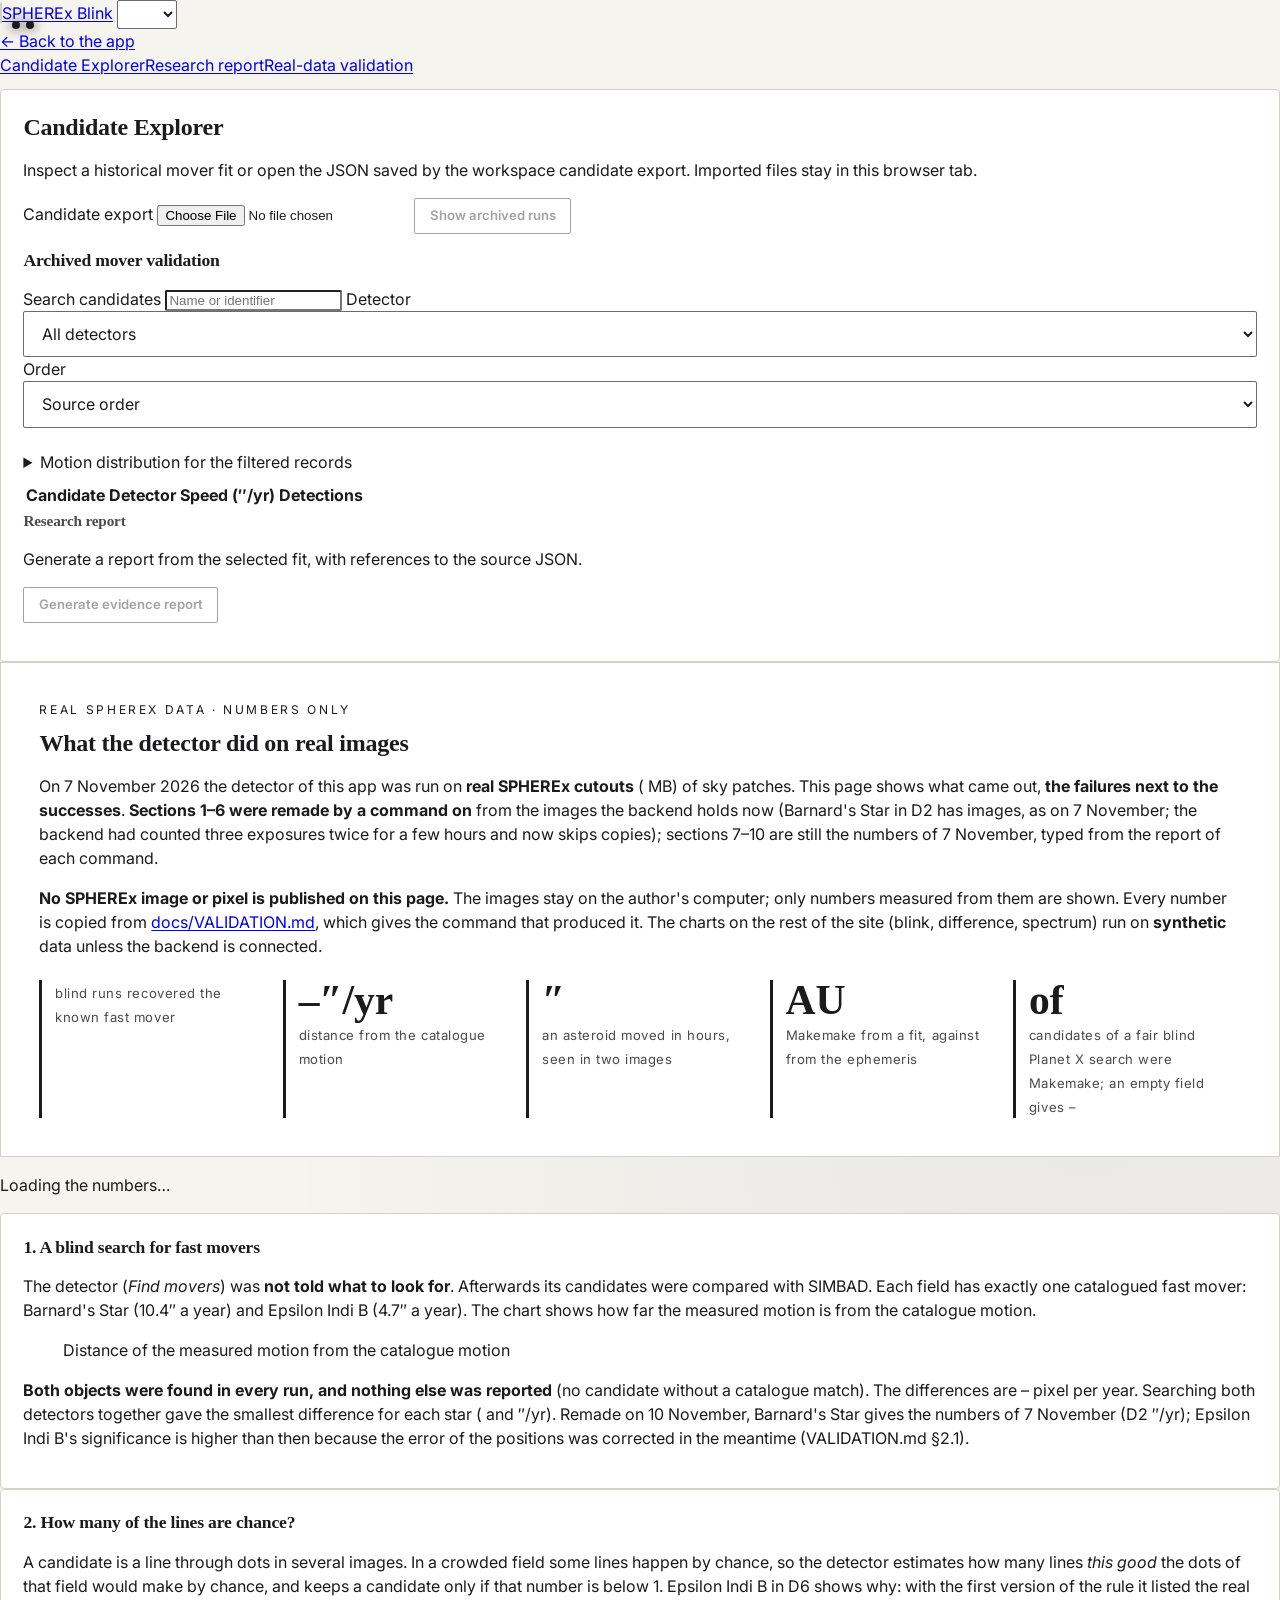
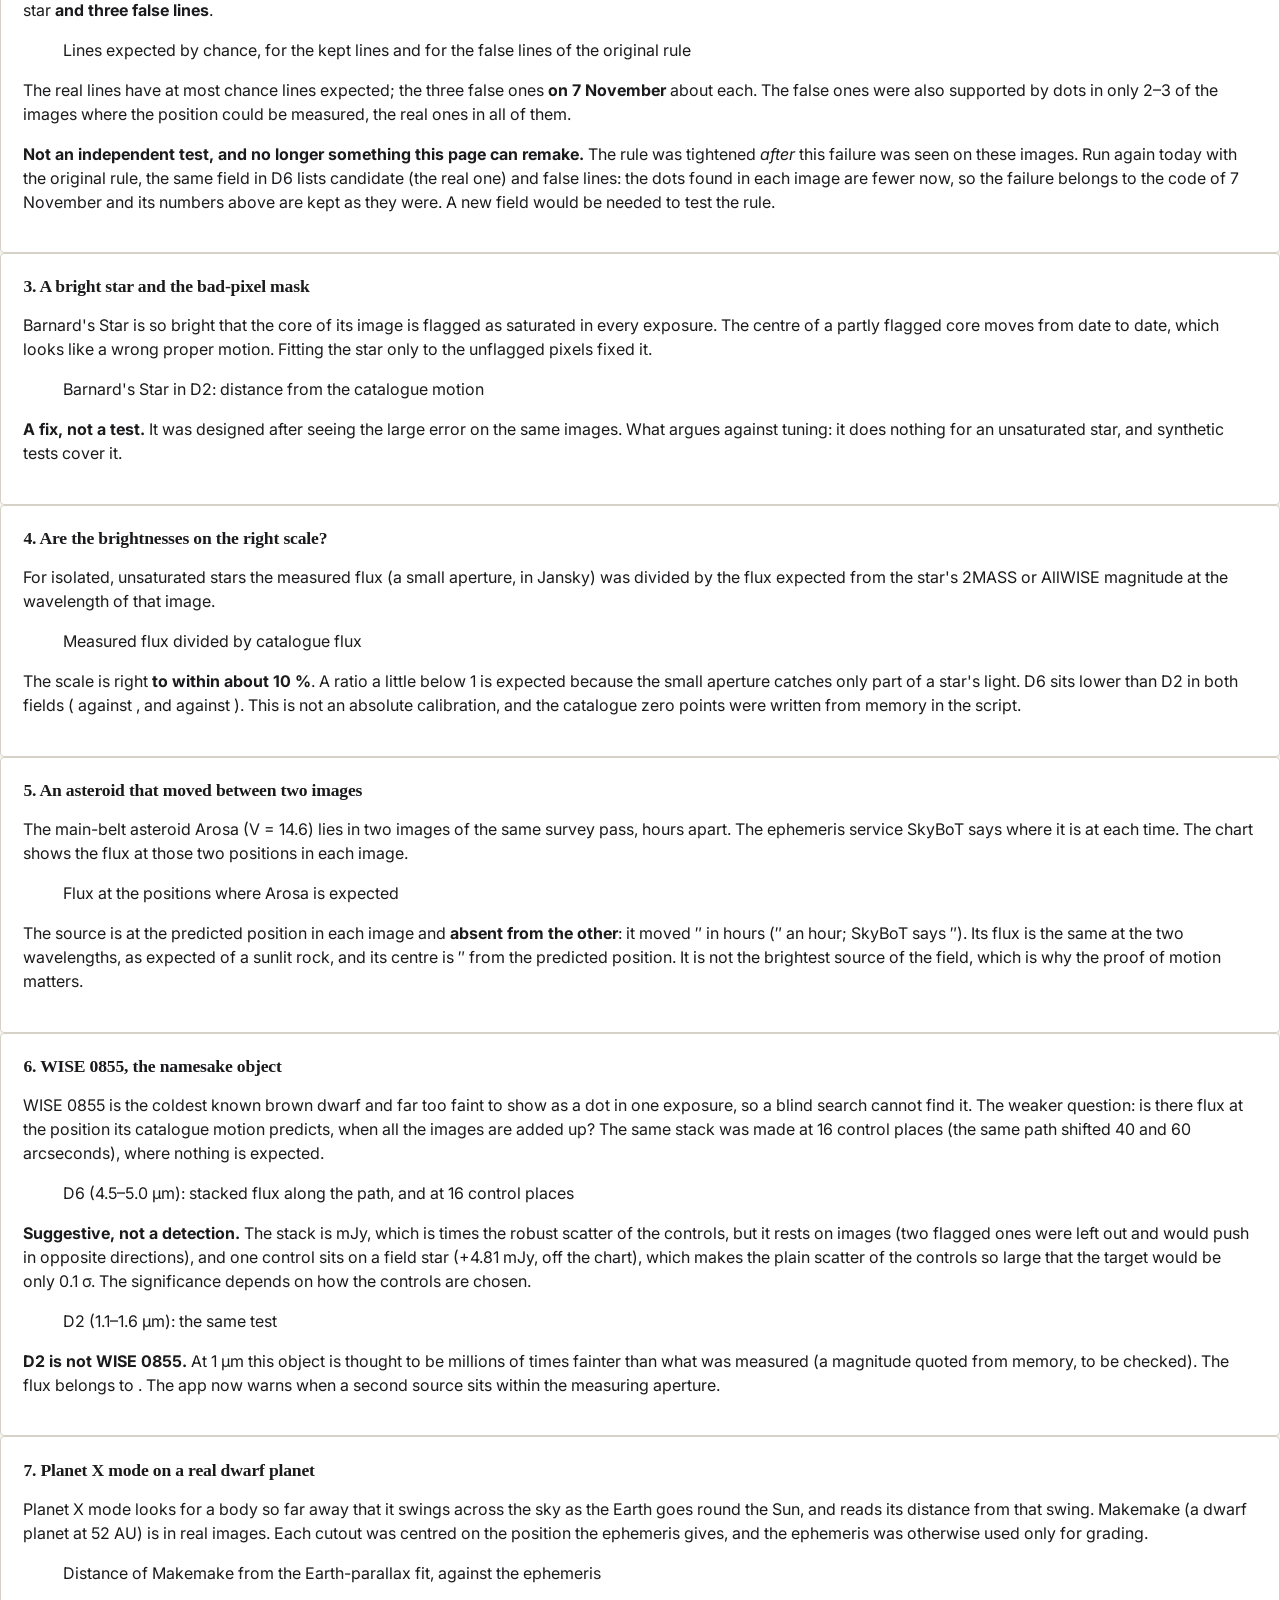
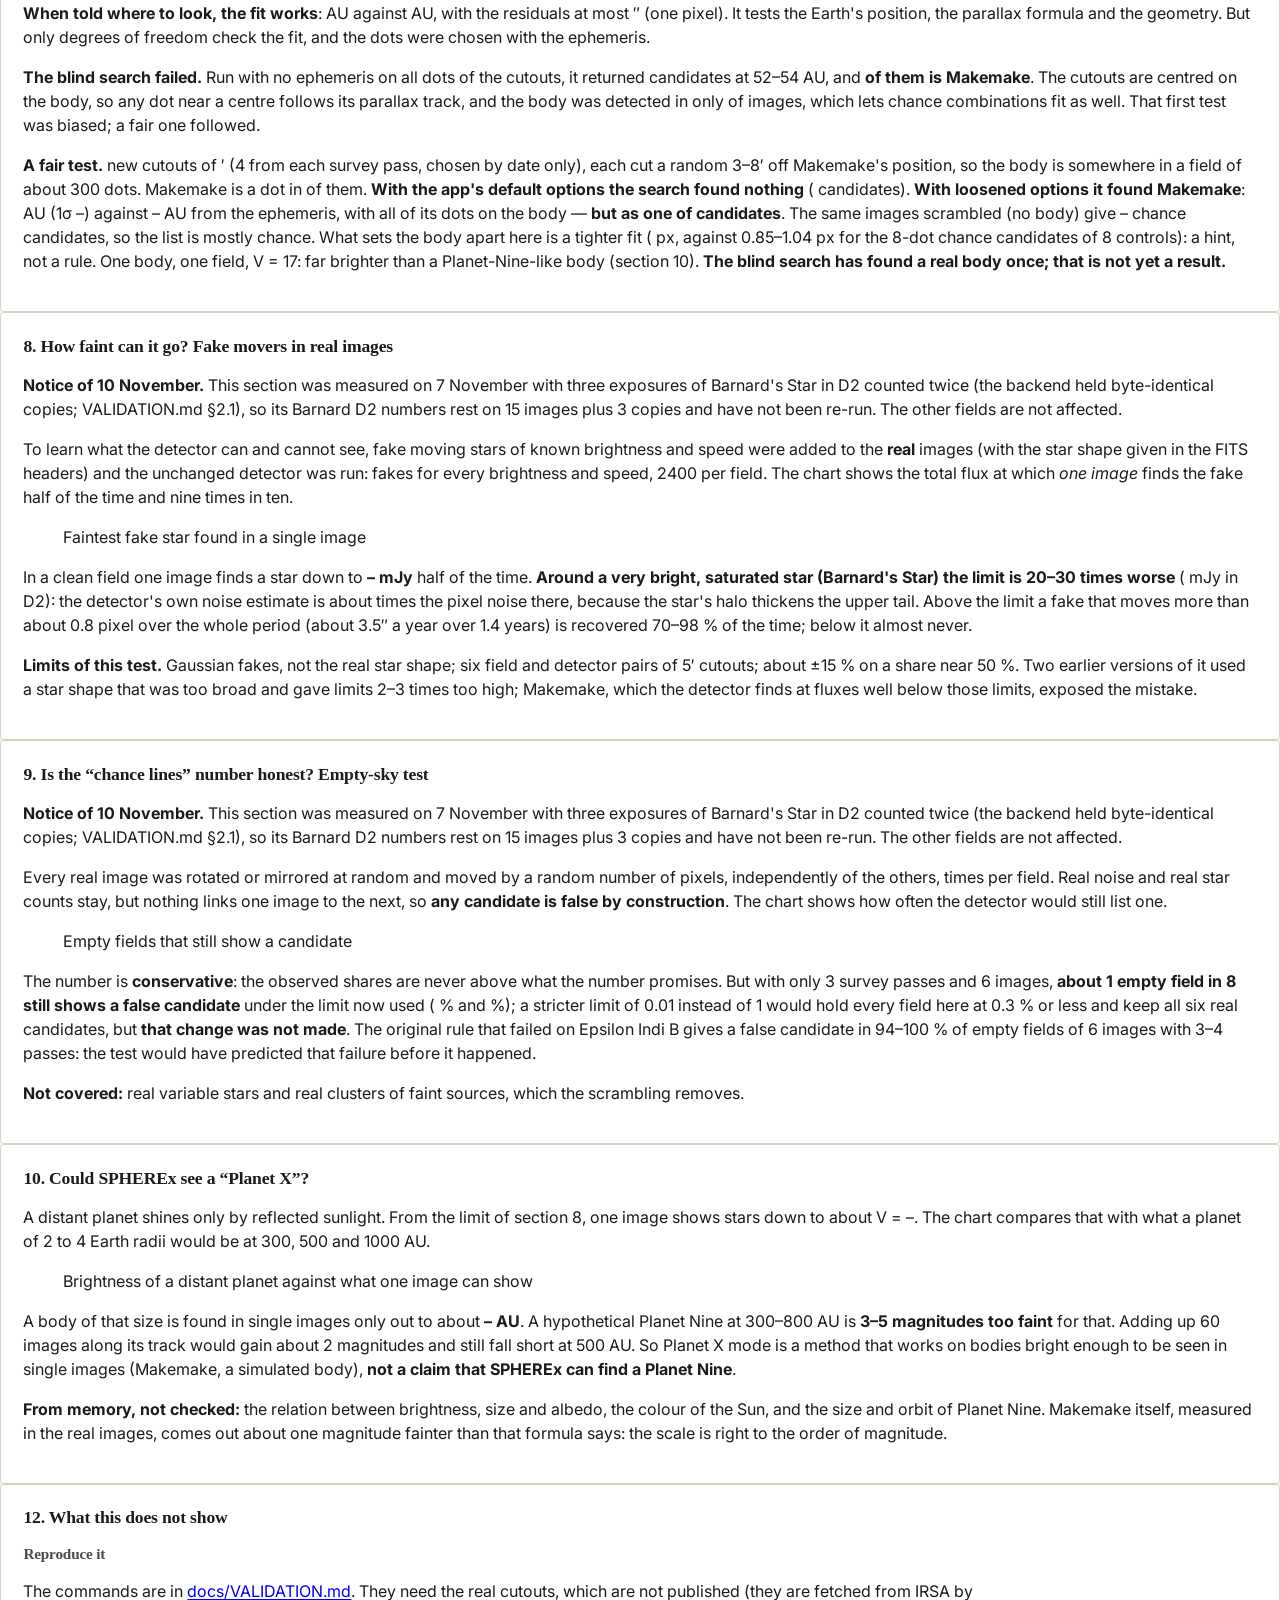
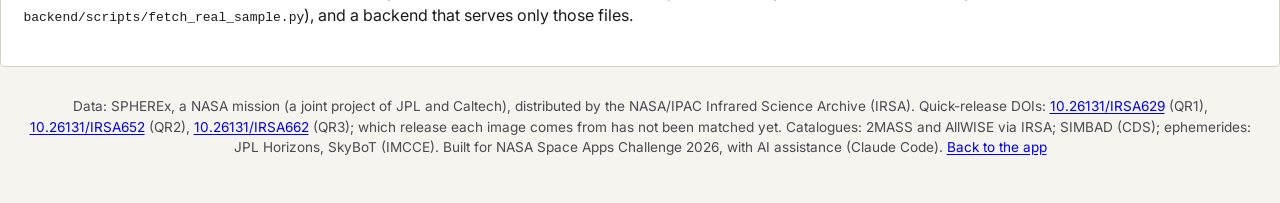
==== frontend/results.html @ 387693e9 "Redesign step 1: the Editorial theme as global tokens (off-white, anthracite, NASA red on Load image" ====
<!DOCTYPE html>
<html lang="en" data-theme="editorial">
<head>
  <meta charset="UTF-8">
  <meta name="viewport" content="width=device-width, initial-scale=1.0">
  <meta name="theme-color" content="#F6F4EF">
  <!-- Colour theme, applied before the first paint (js/features/theme.js does the same and handles the switch; keep the key and the names in step) -->
  <script>try{var t=new URLSearchParams(location.search).get("theme")||localStorage.getItem("spherex-blink-theme");if(/^(editorial|nebula|deep-space|observatory|light|classic)$/.test(t))document.documentElement.dataset.theme=t}catch(e){}</script>
  <title>Real-data results and candidate explorer – SPHEREx Blink</title>
  <meta name="description" content="What the SPHEREx Blink detector did on real SPHEREx images: numbers and charts only, with the failures shown next to the successes.">

  <link rel="preconnect" href="https://fonts.googleapis.com">
  <link rel="preconnect" href="https://fonts.gstatic.com" crossorigin>
  <link href="https://fonts.googleapis.com/css2?family=Inter:wght@400;500;600;700&family=JetBrains+Mono:wght@400;500&family=Oswald:wght@500;700&family=Space+Grotesk:wght@500;700&display=swap" rel="stylesheet">
  <link rel="stylesheet" href="css/styles.css?v=20">
  <link rel="stylesheet" href="css/results.css?v=3">
</head>
<body>
  <div class="sky-bg" aria-hidden="true"></div>
  <a class="skip-link" href="#results">Skip to the results</a>

  <header class="rhead">
    <a class="rhead-logo" href="index.html"><span class="brand-logo" aria-hidden="true"></span><span>SPHEREx Blink</span></a>
    <label class="theme-switch"><span class="sr-only">Colour theme</span><select id="theme-select" aria-label="Colour theme"></select></label>
    <nav aria-label="Pages"><a href="index.html">&larr; Back to the app</a></nav>
  </header>

  <main id="results" class="rmain" tabindex="-1">
    <nav class="result-links" aria-label="Results sections">
      <a href="#candidate-explorer">Candidate Explorer</a><a href="#research-assistant">Research report</a><a href="#results-title">Real-data validation</a>
    </nav>
    <section class="panel rsec explorer" id="candidate-explorer" aria-labelledby="explorer-title">
      <h1 id="explorer-title">Candidate Explorer</h1>
      <p>Inspect a historical mover fit or open the JSON saved by the workspace candidate export. Imported files stay in this browser tab.</p>
      <div class="explorer-inputs">
        <label>Candidate export <input id="candidate-file" type="file" accept="application/json,.json"></label>
        <button type="button" class="btn btn-small" id="restore-archive" disabled>Show archived runs</button>
      </div>
      <p id="import-status" role="status"></p>
      <h2 id="run-title">Archived mover validation</h2>
      <p id="run-source"></p>
      <p id="association-count"></p>
      <div class="explorer-inputs">
        <label>Search candidates <input id="candidate-search" type="search" placeholder="Name or identifier"></label>
        <label>Detector <select id="candidate-detector"><option value="">All detectors</option></select></label>
        <label>Order <select id="candidate-sort"><option value="original">Source order</option><option value="speed">Fastest first</option><option value="detections">Most detections</option></select></label>
      </div>
      <p id="candidate-count" role="status"></p>
      <details id="distribution"><summary>Motion distribution for the filtered records</summary>
        <p>Angular speed in arcseconds per year. For parallax fits this is the fitted drift.</p>
        <ul id="speed-bins"></ul>
      </details>
      <div class="rtable explorer-table rtable-scroll">
        <table><caption class="sr-only">Candidate measurements</caption>
        <thead><tr><th scope="col">Candidate</th><th scope="col">Detector</th><th scope="col">Speed (″/yr)</th><th scope="col">Detections</th></tr></thead>
        <tbody id="candidate-rows"></tbody></table>
      </div>
      <div id="candidate-pages" class="result-links" hidden>
        <button id="candidate-prev" type="button" class="btn btn-small">Previous page</button>
        <button id="candidate-next" type="button" class="btn btn-small">Next page</button>
      </div>
      <section id="candidate-detail" hidden aria-labelledby="candidate-title">
        <h3 id="candidate-title"></h3><p id="candidate-ref"></p>
        <dl class="evidence-grid" id="candidate-facts"></dl>
        <details id="candidate-samples" hidden>
          <summary>Inspect supporting positions</summary>
          <p>Observed centroids in the registered fit plane, in pixels. Each frame key combines detector and MJD.</p>
          <canvas id="centroid-plot" width="540" height="260" aria-label="Centroid positions in the registered pixel plane. Exact values follow in the table." role="img"></canvas>
          <div class="rtable rtable-scroll"><table><caption>Supporting observations</caption><thead><tr><th scope="col">Frame key</th><th scope="col">X (px)</th><th scope="col">Y (px)</th></tr></thead><tbody id="centroid-rows"></tbody></table></div>
        </details>
        <a id="candidate-viewer">Open field in workspace</a>
        <p id="candidate-viewer-help" hidden>To inspect observed FITS frames, run the local backend and open this Results page there.</p>
      </section>
      <section id="research-assistant" aria-labelledby="report-title">
        <h3 id="report-title">Research report</h3>
        <p>Generate a report from the selected fit, with references to the source JSON.</p>
        <button id="build-report" type="button" class="btn btn-small" disabled>Generate evidence report</button>
        <div id="local-ai" hidden>
          <label>Question for the on-device assistant <input id="report-question" type="text" maxlength="500" value="Which evidence supports this fit?"></label>
          <button id="ask-model" type="button" class="btn btn-small">Select relevant evidence with local AI</button>
        </div>
        <p id="report-status" role="status"></p>
        <pre id="report-output" hidden></pre>
        <button id="download-report" type="button" class="btn btn-small" hidden>Download report (.txt)</button>
      </section>
    </section>
    <section class="info-box rintro" aria-labelledby="results-title">
      <p class="info-kicker">Real SPHEREx data &middot; numbers only</p>
      <h2 id="results-title">What the detector did on real images</h2>
      <p class="rlead">On 7 November 2026 the detector of this app was run on <strong><span data-n="data.files"></span> real SPHEREx cutouts</strong>
        (<span data-n="data.megabytes"></span> MB) of <span data-n="data.fields"></span> sky patches. This page shows what came out,
        <strong>the failures next to the successes</strong>. <strong>Sections 1&ndash;6 were remade by a command on <span data-n="generated.on" data-fmt="date"></span></strong> from the images the backend holds now
        (Barnard's Star in D2 has <span data-n="generated.runs.barnard-d2.imageCount"></span> images, as on 7 November; the backend had counted three exposures twice for a few hours and now skips copies); sections 7&ndash;10 are still the numbers of 7 November, typed from the report of each command.</p>
      <p class="rnotice"><strong>No SPHEREx image or pixel is published on this page.</strong> The images stay on the author's computer; only
        numbers measured from them are shown. Every number is copied from <a href="https://github.com/mateibut/SPHEREx/blob/main/docs/VALIDATION.md">docs/VALIDATION.md</a>,
        which gives the command that produced it. The charts on the rest of the site (blink, difference, spectrum) run on <strong>synthetic</strong> data unless the backend is connected.</p>
      <ul class="stats" aria-label="Headline numbers">
        <li><b><span data-n="summary.recovered" data-fmt="ofn"></span></b><span>blind runs recovered the known fast mover</span></li>
        <li><b><span data-n="summary.minDifference" data-fmt="fixed:2"></span>&ndash;<span data-n="summary.maxDifference" data-fmt="fixed:2"></span>″/yr</b><span>distance from the catalogue motion</span></li>
        <li><b><span data-n="arosa.movedArcsec"></span>″</b><span>an asteroid moved in <span data-n="arosa.hours"></span> hours, seen in two images</span></li>
        <li><b><span data-n="makemake.fitAU" data-fmt="fixed:2"></span> AU</b><span>Makemake from a fit, against <span data-n="makemake.horizonsAU" data-fmt="fixed:2"></span> from the ephemeris</span></li>
        <li><b><span data-n="makemake.fairTest.loosenedOptions.foundTheBody"></span> of <span data-n="makemake.fairTest.loosenedOptions.candidates"></span></b><span>candidates of a fair blind Planet X search were Makemake; an empty field gives <span data-n="makemake.fairTest.emptyFieldCandidates.0"></span>&ndash;<span data-n="makemake.fairTest.emptyFieldCandidates.1"></span></span></li>
      </ul>
    </section>

    <p id="results-status" class="rstatus" role="status">Loading the numbers…</p>
    <noscript><p class="rstatus">This page draws its charts with JavaScript. The same numbers are in <a href="https://github.com/mateibut/SPHEREx/blob/main/docs/VALIDATION.md">docs/VALIDATION.md</a>.</p></noscript>

    <!-- 1 -->
    <section class="panel rsec" aria-labelledby="r1">
      <h2 id="r1">1. A blind search for fast movers</h2>
      <p class="rorigin" data-origin="1"></p>
      <p>The detector (<em>Find movers</em>) was <strong>not told what to look for</strong>. Afterwards its candidates were compared with SIMBAD.
        Each field has exactly one catalogued fast mover: Barnard's Star (10.4″ a year) and Epsilon Indi B (4.7″ a year).
        The chart shows how far the measured motion is from the catalogue motion.</p>
      <figure class="rfig">
        <figcaption>Distance of the measured motion from the catalogue motion</figcaption>
        <div data-chart="moversDifference"></div>
      </figure>
      <p><strong>Both objects were found in every run, and nothing else was reported</strong> (no candidate without a catalogue match).
        The differences are <span data-n="movers.differencePixels.0" data-fmt="fixed:2"></span>&ndash;<span data-n="movers.differencePixels.1" data-fmt="fixed:2"></span> pixel per year. Searching both detectors together gave the smallest difference for each star
        (<span data-n="movers.runs.2.difference" data-fmt="fixed:2"></span> and <span data-n="movers.runs.5.difference" data-fmt="fixed:2"></span>″/yr).
        Remade on 10 November, Barnard's Star gives the numbers of 7 November (D2 <span data-n="movers.runs.0.difference" data-fmt="fixed:2"></span>″/yr); Epsilon Indi B's significance is higher than then because the error of the positions was corrected in the meantime (VALIDATION.md §2.1).</p>
    </section>

    <!-- 2 -->
    <section class="panel rsec" aria-labelledby="r2">
      <h2 id="r2">2. How many of the lines are chance?</h2>
      <p class="rorigin" data-origin="2"></p>
      <p>A candidate is a line through dots in several images. In a crowded field some lines happen by chance, so the detector
        estimates how many lines <em>this good</em> the dots of that field would make by chance, and keeps a candidate only if that number is below 1.
        Epsilon Indi B in D6 shows why: with the first version of the rule it listed the real star <strong>and three false lines</strong>.</p>
      <figure class="rfig">
        <figcaption>Lines expected by chance, for the kept lines and for the false lines of the original rule</figcaption>
        <div data-chart="chanceLines"></div>
      </figure>
      <p>The real lines have at most <span data-n="movers.maxChanceLines" data-fmt="chance"></span> chance lines expected; the three false ones <strong>on 7 November</strong> about
        <span data-n="movers.originalRule.falseChanceLines.0" data-fmt="chance"></span> each. The false ones were also supported by dots in only 2&ndash;3 of the images
        where the position could be measured, the real ones in all of them.</p>
      <p class="rcaveat"><strong>Not an independent test, and no longer something this page can remake.</strong> The rule was tightened <em>after</em> this failure was seen on these images. Run again today with the original rule,
        the same field in D6 lists <span data-n="movers.originalRule.reproducedNow.candidates"></span> candidate (the real one) and <span data-n="movers.originalRule.reproducedNow.falseLines"></span> false lines: the dots found in each image are fewer now,
        so the failure belongs to the code of 7 November and its numbers above are kept as they were. A new field would be needed to test the rule.</p>
    </section>

    <!-- 3 -->
    <section class="panel rsec" aria-labelledby="r3">
      <h2 id="r3">3. A bright star and the bad-pixel mask</h2>
      <p class="rorigin" data-origin="3"></p>
      <p>Barnard's Star is so bright that the core of its image is flagged as saturated in every exposure. The centre of a partly flagged core
        moves from date to date, which looks like a wrong proper motion. Fitting the star only to the unflagged pixels fixed it.</p>
      <figure class="rfig">
        <figcaption>Barnard's Star in D2: distance from the catalogue motion</figcaption>
        <div data-chart="barnardMask"></div>
      </figure>
      <p class="rcaveat"><strong>A fix, not a test.</strong> It was designed after seeing the large error on the same images. What argues against tuning: it does nothing for an
        unsaturated star, and synthetic tests cover it.</p>
    </section>

    <!-- 4 -->
    <section class="panel rsec" aria-labelledby="r4">
      <h2 id="r4">4. Are the brightnesses on the right scale?</h2>
      <p class="rorigin" data-origin="4"></p>
      <p>For isolated, unsaturated stars the measured flux (a small aperture, in Jansky) was divided by the flux expected from the star's 2MASS or AllWISE magnitude at the wavelength of that image.</p>
      <figure class="rfig">
        <figcaption>Measured flux divided by catalogue flux</figcaption>
        <div data-chart="jansky"></div>
      </figure>
      <p>The scale is right <strong>to within about 10 %</strong>. A ratio a little below 1 is expected because the small aperture catches only part of a star's light.
        D6 sits lower than D2 in both fields (<span data-n="jansky.1.median" data-fmt="fixed:3"></span> against <span data-n="jansky.0.median" data-fmt="fixed:3"></span>, and
        <span data-n="jansky.3.median" data-fmt="fixed:3"></span> against <span data-n="jansky.2.median" data-fmt="fixed:3"></span>).
        This is not an absolute calibration, and the catalogue zero points were written from memory in the script.</p>
    </section>

    <!-- 5 -->
    <section class="panel rsec" aria-labelledby="r5">
      <h2 id="r5">5. An asteroid that moved between two images</h2>
      <p class="rorigin" data-origin="5"></p>
      <p>The main-belt asteroid Arosa (V = 14.6) lies in two images of the same survey pass, <span data-n="arosa.hours"></span> hours apart.
        The ephemeris service SkyBoT says where it is at each time. The chart shows the flux at those two positions in each image.</p>
      <figure class="rfig">
        <figcaption>Flux at the positions where Arosa is expected</figcaption>
        <div data-chart="arosa"></div>
      </figure>
      <p>The source is at the predicted position in each image and <strong>absent from the other</strong>: it moved <span data-n="arosa.movedArcsec"></span>″ in
        <span data-n="arosa.hours"></span> hours (<span data-n="arosa.arcsecPerHour" data-fmt="fixed:1"></span>″ an hour; SkyBoT says <span data-n="arosa.skybotArcsecPerHour" data-fmt="fixed:1"></span>″).
        Its flux is the same at the two wavelengths, as expected of a sunlit rock, and its centre is <span data-n="arosa.offsetArcsec" data-fmt="fixed:1"></span>″ from the predicted position.
        It is not the brightest source of the field, which is why the proof of motion matters.</p>
    </section>

    <!-- 6 -->
    <section class="panel rsec" aria-labelledby="r6">
      <h2 id="r6">6. WISE 0855, the namesake object</h2>
      <p class="rorigin" data-origin="6"></p>
      <p>WISE 0855 is the coldest known brown dwarf and far too faint to show as a dot in one exposure, so a blind search cannot find it.
        The weaker question: is there flux at the position its catalogue motion predicts, when all the images are added up?
        The same stack was made at 16 control places (the same path shifted 40 and 60 arcseconds), where nothing is expected.</p>
      <figure class="rfig">
        <figcaption>D6 (4.5&ndash;5.0 &micro;m): stacked flux along the path, and at 16 control places</figcaption>
        <div data-chart="wiseD6"></div>
      </figure>
      <p><strong>Suggestive, not a detection.</strong> The stack is <span data-n="wise0855.D6.stack" data-fmt="fixed:3"></span> mJy, which is
        <span data-n="wise0855.D6.timesRobust"></span> times the robust scatter of the controls, but it rests on <span data-n="wise0855.D6.unflagged" data-fmt="ofn"></span> images (two flagged ones were left out and would push in opposite directions),
        and one control sits on a field star (+4.81 mJy, off the chart), which makes the plain scatter of the controls so large that the target would be only 0.1 &sigma;. The significance depends on how the controls are chosen.</p>
      <figure class="rfig">
        <figcaption>D2 (1.1&ndash;1.6 &micro;m): the same test</figcaption>
        <div data-chart="wiseD2"></div>
      </figure>
      <p><strong>D2 is not WISE 0855.</strong> At 1 &micro;m this object is thought to be millions of times fainter than what was measured (a magnitude quoted from memory, to be checked).
        The flux belongs to <span data-n="wise0855.D2.blame"></span>.
        The app now warns when a second source sits within the measuring aperture.</p>
      <div data-chart="wiseImages"></div>
    </section>

    <!-- 7 -->
    <section class="panel rsec" aria-labelledby="r7">
      <h2 id="r7">7. Planet X mode on a real dwarf planet</h2>
      <p class="rorigin" data-origin="7"></p>
      <p>Planet X mode looks for a body so far away that it swings across the sky as the Earth goes round the Sun, and reads its distance from that swing.
        Makemake (a dwarf planet at 52 AU) is in <span data-n="makemake.imageCount"></span> real images. Each cutout was centred on the position the ephemeris gives, and the ephemeris was otherwise used only for grading.</p>
      <figure class="rfig">
        <figcaption>Distance of Makemake from the Earth-parallax fit, against the ephemeris</figcaption>
        <div data-chart="makemake"></div>
      </figure>
      <p><strong>When told where to look, the fit works</strong>: <span data-n="makemake.fitAU" data-fmt="fixed:2"></span> AU against <span data-n="makemake.horizonsAU" data-fmt="fixed:2"></span> AU, with the residuals at most
        <span data-n="makemake.maxResidualArcsec"></span>″ (one pixel). It tests the Earth's position, the parallax formula and the geometry. But only <span data-n="makemake.degreesOfFreedom"></span> degrees of freedom check the fit, and the dots were chosen with the ephemeris.</p>
      <p class="rcaveat"><strong>The blind search failed.</strong> Run with no ephemeris on all <span data-n="makemake.blind.dots"></span> dots of the cutouts, it returned
        <span data-n="makemake.blind.candidates"></span> candidates at 52&ndash;54 AU, and <strong><span data-n="makemake.blind.foundTheBody"></span> of them is Makemake</strong>.
        The cutouts are centred on the body, so any dot near a centre follows its parallax track, and the body was detected in only <span data-n="makemake.detections"></span> of <span data-n="makemake.imageCount"></span> images, which lets chance
        combinations fit as well. That first test was biased; a fair one followed.</p>
      <p class="rcaveat"><strong>A fair test.</strong> <span data-n="makemake.fairTest.imageCount"></span> new cutouts of <span data-n="makemake.fairTest.cutoutArcmin"></span>′ (4 from each survey pass, chosen by date only), each cut a random 3&ndash;8′ off Makemake's position,
        so the body is somewhere in a field of about 300 dots. Makemake is a dot in <span data-n="makemake.fairTest.bodyDetectedIn"></span> of them. <strong>With the app's default options the search found nothing</strong>
        (<span data-n="makemake.fairTest.defaultOptions.candidates"></span> candidates). <strong>With loosened options it found Makemake</strong>: <span data-n="makemake.fairTest.loosenedOptions.bodyAU" data-fmt="fixed:1"></span> AU
        (1&sigma; <span data-n="makemake.fairTest.loosenedOptions.bodyLowAU" data-fmt="fixed:1"></span>&ndash;<span data-n="makemake.fairTest.loosenedOptions.bodyHighAU" data-fmt="fixed:1"></span>) against
        <span data-n="makemake.fairTest.truthAU.0"></span>&ndash;<span data-n="makemake.fairTest.truthAU.1"></span> AU from the ephemeris, with all <span data-n="makemake.fairTest.loosenedOptions.bodyDots"></span> of its dots on the body &mdash;
        <strong>but as one of <span data-n="makemake.fairTest.loosenedOptions.candidates"></span> candidates</strong>. The same images scrambled (no body) give
        <span data-n="makemake.fairTest.emptyFieldCandidates.0"></span>&ndash;<span data-n="makemake.fairTest.emptyFieldCandidates.1"></span> chance candidates, so the list is mostly chance. What sets the body apart here is a tighter fit
        (<span data-n="makemake.fairTest.loosenedOptions.bodyRmsPx" data-fmt="fixed:2"></span> px, against 0.85&ndash;1.04 px for the 8-dot chance candidates of 8 controls): a hint, not a rule. One body, one field, V = 17: far brighter than a Planet-Nine-like body (section 10).
        <strong>The blind search has found a real body once; that is not yet a result.</strong></p>
    </section>

    <!-- 8 -->
    <section class="panel rsec" aria-labelledby="r8">
      <h2 id="r8">8. How faint can it go? Fake movers in real images</h2>
      <p class="rorigin" data-origin="8"></p>
      <p class="rcaveat"><strong>Notice of 10 November.</strong> This section was measured on 7 November with three exposures of Barnard's Star in D2 counted twice (the backend held byte-identical copies; VALIDATION.md &sect;2.1), so its Barnard D2 numbers rest on 15 images plus 3 copies and have not been re-run. The other fields are not affected.</p>
      <p>To learn what the detector can and cannot see, fake moving stars of known brightness and speed were added to the <strong>real</strong> images
        (with the star shape given in the FITS headers) and the unchanged detector was run: <span data-n="calibration.fakesPerCell"></span> fakes for every brightness and
        speed, 2400 per field. The chart shows the total flux at which <em>one image</em> finds the fake half of the time and nine times in ten.</p>
      <figure class="rfig">
        <figcaption>Faintest fake star found in a single image</figcaption>
        <div data-chart="calibrationLimits"></div>
      </figure>
      <p>In a clean field one image finds a star down to <strong><span data-n="calibration.limits.0.flux50" data-fmt="fixed:2"></span>&ndash;<span data-n="calibration.limits.1.flux50" data-fmt="fixed:2"></span> mJy</strong>
        half of the time. <strong>Around a very bright, saturated star (Barnard's Star) the limit is 20&ndash;30 times worse</strong> (<span data-n="calibration.limits.5.flux50" data-fmt="fixed:1"></span> mJy in D2): the detector's own noise estimate is
        about <span data-n="calibration.limits.5.noiseRatio" data-fmt="fixed:1"></span> times the pixel noise there, because the star's halo thickens the upper tail. Above the limit a fake that moves
        more than about 0.8 pixel over the whole period (about 3.5″ a year over 1.4 years) is recovered 70&ndash;98 % of the time; below it almost never.</p>
      <p class="rcaveat"><strong>Limits of this test.</strong> Gaussian fakes, not the real star shape; six field and detector pairs of 5′ cutouts; about ±15 % on a share near 50 %.
        Two earlier versions of it used a star shape that was too broad and gave limits 2&ndash;3 times too high; Makemake, which the detector finds at fluxes well below those limits, exposed the mistake.</p>
    </section>

    <!-- 9 -->
    <section class="panel rsec" aria-labelledby="r9">
      <h2 id="r9">9. Is the &ldquo;chance lines&rdquo; number honest? Empty-sky test</h2>
      <p class="rorigin" data-origin="9"></p>
      <p class="rcaveat"><strong>Notice of 10 November.</strong> This section was measured on 7 November with three exposures of Barnard's Star in D2 counted twice (the backend held byte-identical copies; VALIDATION.md &sect;2.1), so its Barnard D2 numbers rest on 15 images plus 3 copies and have not been re-run. The other fields are not affected.</p>
      <p>Every real image was rotated or mirrored at random and moved by a random number of pixels, independently of the others, <span data-n="calibration.emptySky.copies"></span> times per field. Real noise and real star counts stay,
        but nothing links one image to the next, so <strong>any candidate is false by construction</strong>. The chart shows how often the detector would still list one.</p>
      <figure class="rfig">
        <figcaption>Empty fields that still show a candidate</figcaption>
        <div data-chart="emptySky"></div>
      </figure>
      <p>The number is <strong>conservative</strong>: the observed shares are never above what the number promises. But with only 3 survey passes and 6 images, <strong>about 1 empty field in 8 still shows a false candidate</strong> under
        the limit now used (<span data-n="calibration.emptySky.fields.4.defaultRule" data-fmt="fixed:1"></span> % and <span data-n="calibration.emptySky.fields.5.defaultRule" data-fmt="fixed:1"></span> %); a stricter limit of 0.01 instead of 1 would hold every field here at 0.3 % or less
        and keep all six real candidates, but <strong>that change was not made</strong>. The original rule that failed on Epsilon Indi B gives a false candidate in 94&ndash;100 % of empty fields of 6 images with 3&ndash;4 passes:
        the test would have predicted that failure before it happened.</p>
      <p class="rcaveat"><strong>Not covered:</strong> real variable stars and real clusters of faint sources, which the scrambling removes.</p>
    </section>

    <!-- 10 -->
    <section class="panel rsec" aria-labelledby="r10">
      <h2 id="r10">10. Could SPHEREx see a &ldquo;Planet X&rdquo;?</h2>
      <p class="rorigin" data-origin="10"></p>
      <p>A distant planet shines only by reflected sunlight. From the limit of section 8, one image shows stars down to about V = <span data-n="planetX.oneImageV.0" data-fmt="fixed:1"></span>&ndash;<span data-n="planetX.oneImageV.1" data-fmt="fixed:1"></span>.
        The chart compares that with what a planet of 2 to 4 Earth radii would be at 300, 500 and 1000 AU.</p>
      <figure class="rfig">
        <figcaption>Brightness of a distant planet against what one image can show</figcaption>
        <div data-chart="planetX"></div>
      </figure>
      <p>A body of that size is found in single images only out to about <strong><span data-n="planetX.farthestAuOneImage.0"></span>&ndash;<span data-n="planetX.farthestAuOneImage.1"></span> AU</strong>. A hypothetical Planet Nine at 300&ndash;800 AU is
        <strong>3&ndash;5 magnitudes too faint</strong> for that. Adding up 60 images along its track would gain about 2 magnitudes and still fall short at 500 AU. So Planet X mode is a method that works on bodies bright
        enough to be seen in single images (Makemake, a simulated body), <strong>not a claim that SPHEREx can find a Planet Nine</strong>.</p>
      <p class="rcaveat"><strong>From memory, not checked:</strong> the relation between brightness, size and albedo, the colour of the Sun, and the size and orbit of Planet Nine. Makemake itself, measured in the real images, comes out about one magnitude fainter than that formula says: the scale is right to the order of magnitude.</p>
    </section>

    <!-- 11: the candidate explorer on the six real fields, from data/real_sources.json (hidden until the file is loaded) -->
    <section class="panel rsec" id="sources-section" aria-labelledby="r11" hidden>
      <h2 id="r11">11. Every source <em>Find everything</em> lists on the six real fields</h2>
      <p id="sources-summary"></p>
      <p>This is the list behind the real fields of the sections above (<a href="https://github.com/mateibut/SPHEREx/blob/main/docs/VALIDATION.md">VALIDATION.md &sect;14</a>): every source the images show, each checked against SIMBAD, Gaia DR3, 2MASS and AllWISE at that
        catalogue's own date. Click a column to sort; filter, search and open a row. Derived numbers only (no pixels). A source nothing explains would be a <strong>lead</strong>, never a discovery.</p>
      <label class="rfield">Field <select id="sources-field"></select></label>
      <div id="sources-explorer"></div>
      <p id="sources-detail" class="rcaveat" role="status"></p>
      <h3>How each field's list was made</h3>
      <div id="sources-provenance"></div>
      <p class="rcaveat">Made by <code id="sources-command"></code> on <span id="sources-date"></span>, from the author's copy of the real images (not published). Each record above says what it was run with: input, settings, algorithm version and the time of the run.
        <strong id="sources-verdict"></strong> How faint a source must be to be missed is in <a href="https://github.com/mateibut/SPHEREx/blob/main/docs/VALIDATION.md">VALIDATION.md &sect;14</a>.</p>
    </section>
    <p id="sources-status" class="rstatus" role="status" hidden></p>

    <!-- 12 -->
    <section class="panel rsec" aria-labelledby="r12">
      <h2 id="r12">12. What this does not show</h2>
      <ul class="rlimits" data-limits></ul>
      <h3>Reproduce it</h3>
      <p>The commands are in <a href="https://github.com/mateibut/SPHEREx/blob/main/docs/VALIDATION.md">docs/VALIDATION.md</a>. They need the real cutouts, which are not published
        (they are fetched from IRSA by <code>backend/scripts/fetch_real_sample.py</code>), and a backend that serves only those files.</p>
    </section>
  </main>

  <footer class="site-footer">
    <p>Data: SPHEREx, a NASA mission (a joint project of JPL and Caltech), distributed by the NASA/IPAC Infrared Science Archive (IRSA). Quick-release DOIs:
      <a href="https://doi.org/10.26131/IRSA629">10.26131/IRSA629</a> (QR1), <a href="https://doi.org/10.26131/IRSA652">10.26131/IRSA652</a> (QR2),
      <a href="https://doi.org/10.26131/IRSA662">10.26131/IRSA662</a> (QR3); which release each image comes from has not been matched yet.
      Catalogues: 2MASS and AllWISE via IRSA; SIMBAD (CDS); ephemerides: JPL Horizons, SkyBoT (IMCCE).
      Built for NASA Space Apps Challenge 2026, with AI assistance (Claude Code). <a href="index.html">Back to the app</a></p>
  </footer>

  <script type="module" src="js/results.js"></script>
</body>
</html>
---- frontend/css/styles.css ----
/* =========================================================
   SPHEREx Blink – styles
   Structure:
   1. Design tokens (CSS variables)   4. Panels & form
   2. Base / reset                    5. Player
   3. Header, layout, footer          6. Utilities, responsive, motion
   ========================================================= */

/* ---------- 1. Design tokens ---------- */
/* Semantic tokens: components use these names only, never a colour. The block below is the CLASSIC theme (the original teal and
   orange look); [data-theme="..."] blocks after it override the same names. js/features/theme.js sets data-theme on <html>.
   Tokens ending in -rgb are space-separated channels, for rgb(var(--x-rgb) / alpha). scratch/test_theme.mjs checks the contrast of
   every text/surface pair of every theme (WCAG 2.x, 4.5:1 for text). */
:root {
  color-scheme: dark;
  --bg:          #0E1C22;                    /* page */
  --bg-2:        #132830;
  --surface:     #17303A;                    /* panels */
  --raised:      #1E3D49;                    /* elevated: cards, list items */
  --field:       #0F2027;                    /* inputs, small cells */
  --border:      rgb(251 233 208 / .14);
  --control-border: rgb(251 233 208 / .14);  /* borders of inputs and buttons (3:1 against the surface in the light theme) */
  --text:        #FBE9D0;                    /* cream */
  --text-muted:  #90AEAD;                    /* pale teal: secondary text */
  --text-faint:  #6F8E8E;                    /* tertiary: placeholders, disabled; never essential small text */
  --accent:      #EA4F39;                    /* brand orange: fills, dark text on it 4.7:1 */
  --accent-hi:   #F4806A;                    /* lighter coral: text on panels 5.4:1, hover */
  --accent-text: #FF9A86;                    /* accent used as small text on raised surfaces (4.48:1 with --accent-hi was just under 4.5:1) */
  --accent-rgb:  234 79 57;
  --accent-2:    #90AEAD;                    /* secondary accent */
  --alt-rgb:     144 174 173;               /* secondary accent as channels: "real data" tint, hints */
  --rust:        #874F41;
  --on-accent:   #0E1C22;                    /* text on accent fills */
  --warn:        #F2B07B;
  --warn-rgb:    242 176 123;
  --danger:      #FF8A75;
  --success:     #90AEAD;
  --bg-rgb:      14 28 34;
  --surface-rgb: 23 48 58;
  --text-rgb:    251 233 208;
  --panel-alpha: .86;                        /* panels let a little of the nebula through */
  --veil-top:    .30;                        /* how strongly the page colour covers the nebula picture, top and bottom */
  --veil-bottom: .78;
  --chart-bg:     #0F2027;                   /* the Plotly palette in measure.js was validated against this surface */

  --radius:      16px;
  --radius-sm:   10px;
  --shadow:      0 20px 50px -20px rgb(0 0 0 / .7);
  --display:     "Oswald", "Space Grotesk", "Inter", sans-serif;
  --font-body:   "Inter", system-ui, sans-serif;
  --font-head:   "Space Grotesk", "Inter", sans-serif;
  --font-mono:   var(--font-body);           /* Classic keeps its proportional digits; the other themes use JetBrains Mono */
  --ease:        cubic-bezier(.2, .8, .2, 1);
}

/* NEBULA (default since 10 Nov 2026): indigo-black ground, orchid / magenta accent, cyan secondary. Also the palette of the dark "islands" (the photo banner, the
   image stage, the charts) inside the light theme: they stay dark so that the images and the validated chart colours keep their ground. */
[data-theme="nebula"],
[data-theme="light"] :is(.hero, .stage, .chart) {
  --bg: #0C0919; --bg-2: #130E2B; --surface: #1A1438; --raised: #261D52; --field: #0F0A22;
  --border: #35295F; --control-border: #7E72B8;
  --text: #F2EEFF; --text-muted: #BCB3DE; --text-faint: #8D84B8;
  --accent: #D56BFF; --accent-hi: #EAA8FF; --accent-text: #EAA8FF; --accent-rgb: 213 107 255; --on-accent: #14081F;
  --accent-2: #56D6EE; --alt-rgb: 86 214 238; --rust: #A98BFF;
  --warn: #F5B942; --warn-rgb: 245 185 66; --danger: #FF7C96; --success: #4FD6A0;
  --bg-rgb: 12 9 25; --surface-rgb: 26 20 56; --text-rgb: 242 238 255;
  --panel-alpha: .88; --veil-top: .55; --veil-bottom: .88;
  --display: "Inter", system-ui, sans-serif; --font-head: "Inter", system-ui, sans-serif;
  --font-mono: "JetBrains Mono", ui-monospace, "SF Mono", Menlo, Consolas, monospace;
}
/* The generated photo is orange and teal; in this theme it is tinted violet so that it belongs to the palette (the veil on top of it is near black, so the filter does not show there) */
[data-theme="nebula"] .hero::after, [data-theme="nebula"] body::before, [data-theme="light"] .hero::after { filter: grayscale(1) sepia(1) hue-rotate(238deg) saturate(2.4) brightness(.95); }
[data-theme="nebula"] .sky-bg { opacity: .9; }

/* DEEP SPACE: blue-black ground, blue / violet / cyan accents (the former default) */
[data-theme="deep-space"] {
  --bg: #080D18; --bg-2: #101827; --surface: #151F30; --raised: #1B2940; --field: #0C1424;
  --border: #29364B; --control-border: #60748F;
  --text: #EDF3FC; --text-muted: #A6B5C9; --text-faint: #718198;
  --accent: #64B5F6; --accent-hi: #8FCBFA; --accent-text: #8FCBFA; --accent-rgb: 100 181 246; --on-accent: #06101F;
  --accent-2: #A99DFF; --alt-rgb: 54 214 208; --rust: #8B7CFF;
  --warn: #F5B942; --warn-rgb: 245 185 66; --danger: #F16D78; --success: #45C98A;
  --bg-rgb: 8 13 24; --surface-rgb: 21 31 48; --text-rgb: 237 243 252;
  --panel-alpha: .9; --veil-top: .62; --veil-bottom: .9;
  --display: "Inter", system-ui, sans-serif; --font-head: "Inter", system-ui, sans-serif;
  --font-mono: "JetBrains Mono", ui-monospace, "SF Mono", Menlo, Consolas, monospace;
}

/* OBSERVATORY: softer slate ground */
[data-theme="observatory"] {
  --bg: #111827; --bg-2: #162033; --surface: #1F2937; --raised: #27364A; --field: #141C2B;
  --border: #374357; --control-border: #6E8099;
  --text: #F3F4F6; --text-muted: #B7C0CE; --text-faint: #8493A8;
  --accent: #60A5FA; --accent-hi: #93C5FD; --accent-text: #93C5FD; --accent-rgb: 96 165 250; --on-accent: #08111F;
  --accent-2: #B7A8FC; --alt-rgb: 54 214 208; --rust: #A78BFA;
  --warn: #F5B942; --warn-rgb: 245 185 66; --danger: #F87F88; --success: #45C98A;
  --bg-rgb: 17 24 39; --surface-rgb: 31 41 55; --text-rgb: 243 244 246;
  --panel-alpha: .9; --veil-top: .6; --veil-bottom: .9;
    --display: "Inter", system-ui, sans-serif; --font-head: "Inter", system-ui, sans-serif;
  --font-mono: "JetBrains Mono", ui-monospace, "SF Mono", Menlo, Consolas, monospace;
}

/* LIGHT RESEARCH: white panels on a pale ground; images, banner and charts stay dark */
[data-theme="light"] {
  color-scheme: light;
  --bg: #F5F7FB; --bg-2: #EAEFF7; --surface: #FFFFFF; --raised: #F1F5FA; --field: #FFFFFF;
  --border: #DCE3EC; --control-border: #77869C;
  --text: #172033; --text-muted: #56657C; --text-faint: #8190A5;
  --accent: #2563EB; --accent-hi: #1D4ED8; --accent-text: #1D4ED8; --accent-rgb: 37 99 235; --on-accent: #FFFFFF;
  --accent-2: #5B4BC4; --alt-rgb: 14 116 144; --rust: #7C3AED;
  --warn: #9A4A06; --warn-rgb: 154 74 6; --danger: #B42318; --success: #11743A;
  --bg-rgb: 245 247 251; --surface-rgb: 255 255 255; --text-rgb: 23 32 51;
  --panel-alpha: .94; --veil-top: .93; --veil-bottom: .97;
  --shadow: 0 14px 34px -18px rgb(23 32 51 / .28);
  --display: "Inter", system-ui, sans-serif; --font-head: "Inter", system-ui, sans-serif;
  --font-mono: "JetBrains Mono", ui-monospace, "SF Mono", Menlo, Consolas, monospace;
}
[data-theme="light"] .sky-bg { display: none; }                    /* white stars on a pale page would be invisible noise */

[data-theme="light"] :is(.hero, .stage, .chart) { color-scheme: dark; color: var(--text); }

/* ---------- 2. Base ---------- */
*, *::before, *::after { box-sizing: border-box; }

html, body { margin: 0; }

body {
  min-height: 100vh;
  font-family: var(--font-body);
  color: var(--text);
  background: radial-gradient(ellipse at 85% 0%, rgb(var(--accent-rgb) / .07) 0%, transparent 55%),
              var(--bg);
  line-height: 1.5;
}

h1, h2, h3 { font-family: var(--font-head); margin: 0; line-height: 1.2; }

.skip-link {
  position: absolute; left: .75rem; top: -4rem; z-index: 10; padding: .6rem 1rem;
  background: var(--accent); color: var(--on-accent); font-weight: 600; text-decoration: none; border-radius: 0 0 var(--radius-sm) var(--radius-sm);
}
.skip-link:focus { top: 0; }

/* Visible focus ring for keyboard users (accessibility) */
:focus-visible { outline: 2px solid var(--accent); outline-offset: 2px; }

kbd {
  font-family: var(--font-body);
  font-size: max(.8em, 12px);
  padding: .1em .45em;
  border: 1px solid var(--border);
  border-bottom-width: 2px;
  border-radius: 6px;
  background: var(--bg-2);
}

/* Decorative twinkling stars: many tiny radial gradients, slowly pulsing */
.sky-bg {
  position: fixed; inset: 0; z-index: -1; pointer-events: none;
  background-image:
    radial-gradient(1px 1px at 10% 20%, #fff8 50%, transparent 51%),
    radial-gradient(1px 1px at 30% 70%, #fff6 50%, transparent 51%),
    radial-gradient(1.5px 1.5px at 55% 30%, #fff9 50%, transparent 51%),
    radial-gradient(1px 1px at 75% 85%, #fff5 50%, transparent 51%),
    radial-gradient(1px 1px at 85% 15%, #fff7 50%, transparent 51%),
    radial-gradient(1.5px 1.5px at 45% 90%, #fff6 50%, transparent 51%),
    radial-gradient(1px 1px at 92% 55%, #fff5 50%, transparent 51%);
  background-size: 400px 400px;
  animation: twinkle 6s ease-in-out infinite alternate;
}
@keyframes twinkle { from { opacity: .45; } to { opacity: 1; } }

/* ---------- 3. Header, layout, footer ---------- */
.site-header {
  display: flex; align-items: center; justify-content: space-between; gap: 1rem;
  max-width: 1280px; margin: 0 auto; padding: 1.5rem 1.5rem .5rem;
}
.brand { display: flex; align-items: center; gap: .9rem; }
.brand h1 { font-size: clamp(1.5rem, 3vw, 2rem); letter-spacing: -.02em; }
.accent { color: var(--accent-hi); }
.tagline { margin: .15rem 0 0; color: var(--text-muted); font-size: .95rem; }

/* Small animated "blinking" logo: two dots that alternate */
.brand-logo {
  position: relative; width: 44px; height: 44px; border-radius: 12px; flex-shrink: 0;
  background: var(--raised);
  border: 1px solid var(--border);
}
.brand-logo::before, .brand-logo::after {
  content: ""; position: absolute; width: 8px; height: 8px; border-radius: 50%;
  background: var(--accent); box-shadow: 0 0 12px var(--accent);
  top: 18px; animation: blink-dot 1.2s steps(1) infinite;
}
.brand-logo::before { left: 11px; }
.brand-logo::after  { left: 25px; animation-delay: .6s; }
@keyframes blink-dot { 0% { opacity: 1; } 50% { opacity: 0; } }

.badge {
  font-size: .8rem; font-weight: 600; padding: .35rem .75rem; border-radius: 999px;
  color: var(--warn); background: rgb(var(--warn-rgb) / .12); border: 1px solid rgb(var(--warn-rgb) / .35);
}
.badge.real { color: var(--success); background: rgb(var(--alt-rgb) / .14); border-color: rgb(var(--alt-rgb) / .4); }

.layout {
  display: grid;
  grid-template-columns: minmax(280px, 360px) minmax(0, 1fr);       /* minmax(0, ...): a wide table or plot inside a panel scrolls, it does not widen the page */
  gap: 1.5rem;
  max-width: 1280px; margin: 0 auto; padding: 1rem 1.5rem 2rem;
}

.site-footer { text-align: center; color: var(--text-muted); font-size: .85rem; padding: 1rem 1.5rem 2rem; }

/* ---------- 4. Panels & form ---------- */
.panel {
  background: var(--surface);
  border: 1px solid var(--border);
  border-radius: var(--radius);
  box-shadow: var(--shadow);
  padding: 1.4rem;
}
.panel h2 { font-size: 1.1rem; margin-bottom: 1rem; color: var(--text); }
.panel h3 { font-size: .95rem; margin-bottom: .6rem; color: var(--text-muted); font-weight: 500; }

.field { display: flex; flex-direction: column; gap: .35rem; margin-bottom: 1rem; }
.field label { font-size: .9rem; font-weight: 500; }
.help { color: var(--text-muted); font-size: .78rem; }
.error-text { color: var(--danger); font-size: .8rem; min-height: 0; }
.error-text:empty { display: none; }

input[type="text"], select {
  width: 100%;
  padding: .7rem .85rem;
  font: inherit; color: var(--text);
  background: var(--field);
  border: 1px solid var(--control-border);
  border-radius: var(--radius-sm);
  transition: border-color .2s var(--ease), box-shadow .2s var(--ease);
}
input[type="text"]:hover, select:hover:not(:disabled) { border-color: rgb(var(--accent-rgb) / .45); }
input[type="text"]:focus, select:focus {
  outline: none; border-color: var(--accent); box-shadow: 0 0 0 3px rgb(var(--accent-rgb) / .25);
}
input[aria-invalid="true"] { border-color: var(--danger); }
select:disabled { opacity: .55; cursor: not-allowed; }

/* Range sliders – custom track & thumb */
input[type="range"] {
  -webkit-appearance: none; appearance: none;
  width: 100%; height: 6px; border-radius: 999px; cursor: pointer;
  background: var(--accent);
  /* the visible track stays 6 px, but the touch/click target is 24 px tall (WCAG 2.5.8) */
  box-sizing: content-box; padding: 9px 0; background-clip: content-box;
}
input[type="range"]:disabled { opacity: .35; cursor: not-allowed; }
input[type="range"]::-webkit-slider-thumb {
  -webkit-appearance: none; width: 18px; height: 18px; border-radius: 50%;
  background: #fff; border: 3px solid var(--accent); box-shadow: 0 0 10px rgb(var(--accent-rgb) / .5);
  transition: transform .15s var(--ease);
}
input[type="range"]::-moz-range-thumb {
  width: 14px; height: 14px; border-radius: 50%;
  background: #fff; border: 3px solid var(--accent);
}
input[type="range"]:hover::-webkit-slider-thumb { transform: scale(1.15); }
.range-scale { display: flex; justify-content: space-between; font-size: .75rem; color: var(--text-muted); }
output { font-weight: 600; color: var(--accent); }

/* Buttons */
.btn {
  display: inline-flex; align-items: center; justify-content: center; gap: .5rem;
  font: inherit; font-weight: 600; cursor: pointer;
  border: 1px solid var(--control-border); border-radius: var(--radius-sm);
  color: var(--text); background: var(--bg-2);
  transition: transform .15s var(--ease), box-shadow .2s var(--ease), background .2s;
}
.btn:hover:not(:disabled) { transform: translateY(-1px); }
.btn:active:not(:disabled) { transform: translateY(0); }
.btn:disabled { opacity: .4; cursor: not-allowed; }

.btn-primary {
  width: 100%; padding: .8rem 1rem; border: none; color: var(--on-accent);
  background: var(--accent);
  box-shadow: 0 8px 24px -8px rgb(var(--accent-rgb) / .35);
}
.btn-primary:hover:not(:disabled) { background: var(--accent-hi); box-shadow: 0 10px 30px -6px rgb(var(--accent-rgb) / .45); }
/* Loading state: spinner before the label (toggled by JS in step 6) */
.btn-primary.is-loading .btn-label::before {
  content: ""; display: inline-block; width: 14px; height: 14px; margin-right: .5rem;
  vertical-align: -2px; border: 2px solid currentColor; border-right-color: transparent;
  border-radius: 50%; animation: spin .7s linear infinite;
}
@keyframes spin { to { transform: rotate(360deg); } }

/* Quick-pick chips */
.quick-picks { margin-top: 1.5rem; }
.chip-list { display: flex; flex-wrap: wrap; gap: .5rem; }
.chip {
  font: inherit; font-size: .85rem; cursor: pointer;
  padding: .45rem .8rem; border-radius: 999px;
  color: var(--text); background: var(--raised); border: 1px solid var(--border);
  transition: border-color .2s, background .2s, transform .15s var(--ease);
}
.chip:hover { border-color: var(--accent); background: rgb(var(--accent-rgb) / .12); transform: translateY(-1px); }
.chip[aria-pressed="true"] { border-color: var(--accent); background: rgb(var(--accent-rgb) / .22); }

/* Hint box */
.hint {
  margin-top: 1.5rem; padding: .9rem 1rem; border-radius: var(--radius-sm);
  background: rgb(var(--alt-rgb) / .07); border: 1px solid rgb(var(--alt-rgb) / .25);
  font-size: .88rem;
}
.hint summary { cursor: pointer; font-weight: 600; color: var(--accent-2); }
.hint ol { margin: .6rem 0 0; padding-left: 1.2rem; color: var(--text-muted); }
.hint li + li { margin-top: .3rem; }
.hint strong { color: var(--text); }

/* ---------- 5. Player ---------- */
.player { display: flex; flex-direction: column; }

.stage {
  position: relative;
  width: 100%; max-width: 640px; margin: 0 auto;
  aspect-ratio: 1 / 1;                  /* cutouts are square */
  border-radius: var(--radius-sm);
  overflow: hidden;
  background: #000;
  border: 1px solid var(--border);
  box-shadow: inset 0 0 60px #04090c;
}
#blink-canvas {
  width: 100%; height: 100%; display: block;
  image-rendering: pixelated;           /* keep SPHEREx pixels sharp when scaled up */
}
/* Small crosshair marks the requested RA/Dec (center of the cutout) */
.crosshair {
  position: absolute; left: 50%; top: 50%; width: 36px; height: 36px;
  transform: translate(-50%, -50%); pointer-events: none; opacity: .55;
  background:
    linear-gradient(var(--accent), var(--accent)) center top    / 1px 10px no-repeat,
    linear-gradient(var(--accent), var(--accent)) center bottom / 1px 10px no-repeat,
    linear-gradient(var(--accent), var(--accent)) left center   / 10px 1px no-repeat,
    linear-gradient(var(--accent), var(--accent)) right center  / 10px 1px no-repeat;
}
/* Overlay for empty / loading / error / "no frames" states */
.stage-overlay {
  position: absolute; inset: 0;
  display: flex; flex-direction: column; align-items: center; justify-content: center;
  text-align: center; padding: 1.5rem;
  background: rgb(4 9 12 / .78);
  transition: opacity .3s var(--ease);
}
.stage-overlay.hidden { opacity: 0; pointer-events: none; }
.stage-overlay.error .overlay-title { color: var(--danger); }
.overlay-title { margin: 0; font-family: var(--font-head); font-size: 1.15rem; }
.overlay-sub { margin: .35rem 0 0; color: var(--text-muted); font-size: .9rem; max-width: 36ch; }
.overlay-progress {
  width: min(220px, 70%); height: 6px; margin-top: .9rem;
  appearance: none; -webkit-appearance: none; border: none; border-radius: 999px;
  background: rgb(var(--text-rgb) / .15); overflow: hidden;
}
.overlay-progress::-webkit-progress-bar { background: transparent; }
.overlay-progress::-webkit-progress-value { background: var(--accent); border-radius: 999px; }
.overlay-progress::-moz-progress-bar { background: var(--accent); border-radius: 999px; }
.btn-retry { margin-top: 1rem; padding: .55rem 1.1rem; }
.btn-retry:hover { border-color: var(--accent); }
[hidden] { display: none !important; }

.shortcuts {
  max-width: 640px; width: 100%; margin: .8rem auto 0;
  font-size: .8rem; color: var(--text-muted); text-align: center;
}
/* Shortcuts make no sense on touch-only devices */
@media (hover: none) and (pointer: coarse) { .shortcuts { display: none; } }

.status {
  max-width: 640px; width: 100%; margin: .7rem auto 0; min-height: 1.2em;
  font-size: .85rem; color: var(--warn); text-align: center;
}
.status:empty { visibility: hidden; }

.player-controls {
  display: grid;
  grid-template-columns: auto 1fr minmax(140px, 200px);
  align-items: center; gap: 1rem;
  max-width: 640px; width: 100%; margin: 1.1rem auto 0;
}
.btn-icon {
  width: 52px; height: 52px; border-radius: 50%; border: none;
  background: var(--accent);
  box-shadow: 0 6px 20px -6px rgb(var(--accent-rgb) / .5);
}
/* Play triangle and pause bars drawn with CSS (no icon font needed) */
.icon-play {
  width: 0; height: 0; margin-left: 4px;
  border-left: 15px solid var(--on-accent);
  border-top: 9px solid transparent; border-bottom: 9px solid transparent;
}
.icon-pause {
  width: 14px; height: 18px;
  border-left: 5px solid var(--on-accent); border-right: 5px solid var(--on-accent);
}
.frame-info {
  display: flex; justify-content: space-between; gap: .5rem;
  margin-top: .45rem; font-size: .85rem; color: var(--text-muted);
  font-variant-numeric: tabular-nums;   /* digits don't jump while playing */
}
#frame-counter { white-space: nowrap; }
#frame-date { color: var(--text); font-weight: 500; text-align: right; }
.speed label { display: block; font-size: .8rem; color: var(--text-muted); margin-bottom: .45rem; }

.meta {
  display: grid; grid-template-columns: repeat(4, 1fr); gap: .75rem;
  max-width: 640px; width: 100%; margin: 1.2rem auto 0;
}
.meta > div {
  padding: .7rem .8rem; border-radius: var(--radius-sm);
  background: var(--field); border: 1px solid var(--border);
}
.meta dt { font-size: .8rem; text-transform: uppercase; letter-spacing: .06em; color: var(--text-muted); }
.meta dd { margin: .2rem 0 0; font-weight: 600; font-variant-numeric: tabular-nums; }

/* ---------- 6. Utilities, responsive, motion ---------- */
.sr-only {
  position: absolute; width: 1px; height: 1px; padding: 0; margin: -1px;
  overflow: hidden; clip: rect(0 0 0 0); white-space: nowrap; border: 0;
}

@media (max-width: 860px) {
  .layout { grid-template-columns: minmax(0, 1fr); }
  .player { order: -1; }                /* on phones, show the image first */
  .meta { grid-template-columns: repeat(2, 1fr); }
}
@media (max-width: 480px) {
  .player-controls { grid-template-columns: auto 1fr; }
  .speed { grid-column: 1 / -1; }
  .site-header { flex-wrap: wrap; }
}

/* Respect users who disabled animations in their OS */
@media (prefers-reduced-motion: reduce) {
  *, *::before, *::after { animation: none !important; transition: none !important; }
}

/* =========================================================
   7. Stretch features: view modes, options, tools, overview,
      measurement charts, sky context
   ========================================================= */
.muted { color: var(--text-muted); }
.small { font-size: .8rem; }

/* Segmented control made of native radios (keyboard: arrow keys) */
.mode-switch {
  min-width: 0; flex-wrap: wrap;                         /* 400 % zoom: five choices wrap instead of sticking out of a 320 px window */
  display: flex; gap: .25rem; margin: 0 auto .4rem; padding: .25rem;
  max-width: 640px; width: 100%;
  border: 1px solid var(--border); border-radius: 999px; background: var(--field);
}
.mode-switch label { flex: 1 1 4.2rem; min-width: 0; position: relative; }
.mode-switch input { position: absolute; opacity: 0; inset: 0; margin: 0; cursor: pointer; }
.mode-switch span {
  display: block; text-align: center; padding: .4rem .5rem; border-radius: 999px;
  font-size: .85rem; font-weight: 600; color: var(--text-muted);
  transition: background .2s, color .2s;
}
.mode-switch input:checked + span {
  color: var(--on-accent); background: var(--accent);
}
.mode-switch input:focus-visible + span { outline: 2px solid var(--accent); outline-offset: 2px; }
.mode-switch input:disabled + span { opacity: .4; }
.mode-help {
  max-width: 640px; width: 100%; margin: 0 auto .7rem; min-height: 2.6em;
  font-size: .82rem; color: var(--text-muted); text-align: center;
}
.mode-help .swatch { display: inline-block; width: .8em; height: .8em; border-radius: 2px; vertical-align: -1px; }

/* Legend of the red flagged pixels */
.flags-legend { margin: .4rem 0 0; font-size: .8rem; color: var(--text-muted); }
.flags-legend .swatch { display: inline-block; width: .8em; height: .8em; border-radius: 2px; vertical-align: -1px; background: rgb(255 40 60); }

/* ?embed=1 (the page inside an <iframe> on another site): only the workspace, no banner, about or footer */
.embed .hero, .embed #about, .embed #telescope, .embed footer { display: none; }
.embed .layout { padding-top: .75rem; }
.embed-note { display: none; }
.embed .embed-note { display: block; margin: 0; padding: .6rem clamp(1rem, 3vw, 2rem) 0; font-size: .8rem; color: var(--text-muted); }

/* Compare mode: image A, the operation, image B */
.compare-controls {
  display: grid; grid-template-columns: 1fr minmax(9.5rem, auto) 1fr; gap: .5rem;
  max-width: 640px; width: 100%; margin: 0 auto .7rem;
}
.compare-controls label { display: grid; gap: .2rem; min-width: 0; font-size: .78rem; color: var(--text-muted); }
.compare-controls select { width: 100%; min-width: 0; text-overflow: ellipsis; }
@media (max-width: 560px) { .compare-controls { grid-template-columns: 1fr; } }

#blink-canvas { cursor: crosshair; }

.player-options, .tools {
  display: flex; flex-wrap: wrap; gap: .5rem 1.2rem; justify-content: center;
  max-width: 640px; width: 100%; margin: .8rem auto 0; font-size: .85rem;
}
.check { display: inline-flex; align-items: center; gap: .45rem; cursor: pointer; color: var(--text-muted); }
.check input { accent-color: var(--accent); width: 16px; height: 16px; }
.check:has(input:disabled) { opacity: .45; cursor: not-allowed; }

/* Zoom buttons, in the corner of the picture. The stage is a dark island in every theme (it takes the Deep Space tokens in the light theme). */
.stage-tools {
  position: absolute; top: .5rem; right: .5rem; z-index: 2;
  display: flex; align-items: center; gap: .3rem;
}
.stage-btn {
  min-width: 32px; height: 32px; padding: 0 .5rem;
  font: 600 1rem/1 var(--font-body); color: var(--text); cursor: pointer;
  background: rgb(var(--bg-rgb) / .78); border: 1px solid var(--control-border); border-radius: 8px;
}
.stage-btn-wide { font-size: .78rem; letter-spacing: .02em; }
.stage-btn:hover:not(:disabled) { border-color: var(--accent); }
.stage-btn:disabled { opacity: .4; cursor: not-allowed; }
.zoom-level {
  min-width: 2.6rem; padding: .2rem .35rem; text-align: center;
  font: 600 .78rem/1.2 var(--font-mono); font-variant-numeric: tabular-nums;
  color: var(--text); background: rgb(var(--bg-rgb) / .78); border-radius: 6px;
}
/* Dragging moves the picture only when it is zoomed in; a click without a drag still measures. On a phone a finger drag on a zoomed picture
   moves it, a drag on a whole picture scrolls the page (touch-action). */
#blink-canvas { touch-action: pan-y; }
#blink-canvas.zoomed { cursor: grab; touch-action: none; }
#blink-canvas.dragging { cursor: grabbing; }

/* What is under the pointer: pixel, sky position, offset from the centre of the field, value. A fixed height so the page does not jump. */
.readout {
  max-width: 640px; width: 100%; margin: .55rem auto 0; min-height: 2.9em;
  display: flex; flex-wrap: wrap; gap: .1rem 1rem; align-content: flex-start;
  font: .78rem/1.45 var(--font-mono); font-variant-numeric: tabular-nums; color: var(--text-muted);
}
.readout .ro:empty { display: none; }
.readout .ro-value { color: var(--text); }
.readout-idle { font-family: var(--font-body); }
.readout.active .readout-idle { display: none; }

/* Candidate explorer: a table you can sort, filter, search and page, and a plot of support against S/N (features/candidateExplorerView.js). The plot sits on the dark chart ground. */
.explorer { margin-top: .8rem; }
.ex-toolbar { display: flex; flex-wrap: wrap; align-items: end; gap: .5rem 1rem; }
.ex-toolbar label { display: grid; gap: .2rem; min-width: 0; font-size: .78rem; color: var(--text-muted); }
.ex-toolbar select, .ex-toolbar input { max-width: 100%; min-width: 0; }
.ex-count { margin: .55rem 0 .3rem; font-size: .82rem; color: var(--text-muted); }
.ex-plot { margin: .3rem 0 .8rem; }
.ex-plotbox { position: relative; height: 240px; padding: 0; overflow: hidden; }
.ex-axisbox { position: absolute; border-left: 1px solid var(--control-border); border-bottom: 1px solid var(--control-border); pointer-events: none; }
.ex-tick { position: absolute; font: .75rem/1 var(--font-mono); font-variant-numeric: tabular-nums; color: var(--text-muted); pointer-events: none; }
.ex-tick-y { left: 0; width: 7.5%; text-align: right; transform: translateY(-50%); }
.ex-tick-x { transform: translateX(-50%); margin-top: .25rem; }
.ex-axislabel { position: absolute; bottom: .1rem; left: 9%; font-size: .75rem; color: var(--text-muted); pointer-events: none; white-space: nowrap; }
.ex-threshold { position: absolute; border-top: 1px dashed var(--accent); pointer-events: none; }
.ex-thresholdlabel { position: absolute; right: 3.5%; transform: translateY(-115%); font-size: .75rem; color: var(--accent-text); pointer-events: none; }
.ex-plotnote { margin-top: .4rem; font-size: .78rem; color: var(--text-muted); }
/* the point is a 24 px button with the mark drawn inside: a diamond is a source nothing explains, a ring a weak one, a circle a known one, a square one not checked, a dashed square a possible artefact */
.ex-dot { position: absolute; width: 24px; height: 24px; padding: 0; margin: 0; transform: translate(-50%, -50%); border: 0; background: transparent; cursor: pointer; }
.ex-dot::after { content: ""; position: absolute; left: 50%; top: 50%; width: 11px; height: 11px; box-sizing: border-box; transform: translate(-50%, -50%); }
.ex-dot.cls-unknown::after { background: var(--accent); transform: translate(-50%, -50%) rotate(45deg); }
.ex-dot.cls-unknown-weak::after { border: 2px solid var(--warn); transform: translate(-50%, -50%) rotate(45deg); }
.ex-dot.cls-unchecked::after { background: var(--warn); }
.ex-dot.cls-artefact::after { border: 2px dashed var(--text-muted); }
.ex-dot.cls-catalogued::after, .ex-dot.cls-catalogued-moving::after, .ex-dot.cls-solar-system::after { border-radius: 50%; background: var(--success); }
.ex-dot.is-off { opacity: .22; }
.ex-dot.is-selected::after { outline: 2px solid var(--text); outline-offset: 3px; }
.explorer .table-scroll { max-height: none; overflow-x: auto; overflow-y: visible; }       /* the table pages instead of scrolling up and down; it still scrolls sideways on a phone */
.ex-table { width: 100%; border-collapse: collapse; font-size: .8rem; }
.ex-table th, .ex-table td { padding: .35rem .5rem; text-align: left; vertical-align: top; border-bottom: 1px solid var(--border); }
.ex-table .num { text-align: right; font-family: var(--font-mono); font-variant-numeric: tabular-nums; white-space: nowrap; }
.ex-table tr.is-selected td { background: rgb(var(--accent-rgb) / .12); }
.ex-sort, .ex-rowbtn { padding: .1rem .2rem; font: inherit; color: var(--text); text-align: inherit; cursor: pointer; background: transparent; border: 0; border-radius: 4px; }
.ex-sort { font-size: .75rem; font-weight: 600; letter-spacing: .02em; color: var(--text-muted); white-space: nowrap; }
.ex-sort:hover, .ex-rowbtn:hover { color: var(--accent-hi); }
.ex-empty { padding: 1rem; text-align: center; color: var(--text-muted); }
.ex-pager { display: flex; align-items: center; justify-content: center; gap: .8rem; margin-top: .6rem; }
.ex-pagetext { font-size: .8rem; color: var(--text-muted); }
.discover-views { display: flex; gap: .4rem; margin: .6rem 0 0; }
.discover-views .btn[aria-pressed="true"] { border-color: var(--accent); background: rgb(var(--accent-rgb) / .14); }

/* "How this search was run": input, settings, algorithm version, time (features/provenance.js). Closed by default: a line for people who want to reproduce or doubt a result. */
.provenance { margin: .6rem 0 0; padding: .45rem .7rem; border: 1px solid var(--border); border-radius: var(--radius-sm); font-size: .82rem; color: var(--text-muted); }
.provenance summary { cursor: pointer; color: var(--text); font-weight: 600; }
.provenance p { margin: .5rem 0 0; font-family: var(--font-mono); font-size: .76rem; line-height: 1.5; overflow-wrap: anywhere; font-variant-numeric: tabular-nums; }

/* Timeline: one button per image. Time order across (not to scale), wavelength up; a pass is a group; the filter greys out what it leaves out. */
.timeline { max-width: 640px; width: 100%; margin: 1rem auto 0; padding: .6rem .8rem .8rem; border: 1px solid var(--border); border-radius: var(--radius-sm); }
.tl-head { display: flex; flex-wrap: wrap; align-items: baseline; justify-content: space-between; gap: .2rem .8rem; }
.tl-head h3 { margin: 0; font-size: .78rem; font-weight: 600; letter-spacing: .04em; text-transform: uppercase; color: var(--text-muted); }
.tl-summary { margin: 0; font: .78rem/1.4 var(--font-mono); font-variant-numeric: tabular-nums; color: var(--text-muted); }
.tl-plot { padding: .7rem .4rem 0 4.6rem; }
.tl-field { position: relative; height: 150px; border-left: 1px solid var(--control-border); border-bottom: 1px solid var(--control-border); }
.tl-points { position: absolute; inset: 12px; }
.tl-band { position: absolute; left: 0; right: 0; background: rgb(var(--accent-rgb) / .12); border-block: 1px dashed var(--accent); pointer-events: none; }
.tl-axis { position: absolute; right: calc(100% + .45rem); font: .75rem/1 var(--font-mono); font-variant-numeric: tabular-nums; color: var(--text-muted); white-space: nowrap; }
.tl-axis-hi { top: 0; }
.tl-axis-lo { bottom: 0; }
/* the button is 24 px (a comfortable target); the dot drawn in it is smaller */
.tl-dot { position: absolute; width: 24px; height: 24px; padding: 0; margin: 0; transform: translate(-50%, 50%); border: 0; background: transparent; cursor: pointer; }
.tl-dot::after { content: ""; position: absolute; left: 50%; top: 50%; width: 12px; height: 12px; box-sizing: border-box; transform: translate(-50%, -50%); border-radius: 50%; border: 2px solid var(--accent); background: var(--accent); }
.tl-dot.has-flags::after { border-radius: 2px; transform: translate(-50%, -50%) rotate(45deg); }
.tl-dot.is-off::after { background: transparent; border-color: var(--text-faint); }
.tl-dot.is-current::after { outline: 2px solid var(--text); outline-offset: 3px; }
.tl-dot:hover::after { border-color: var(--text); }
.tl-passes { position: relative; height: 2rem; margin-top: .45rem; }
.tl-pass {
  position: absolute; top: 0; height: 100%; min-width: 24px; padding: 0 .15rem; overflow: hidden; white-space: nowrap; text-overflow: ellipsis;      /* min-width: a target of at least 24 px (WCAG 2.2, 2.5.8) even for a pass of two images on a narrow screen */
  font: 600 .75rem/1 var(--font-body); cursor: pointer; color: var(--text-muted); background: transparent;
  border: 1px solid var(--control-border); border-radius: 6px;
}
.tl-pass[aria-pressed="true"] { color: var(--text); border-color: var(--accent); background: rgb(var(--accent-rgb) / .12); }
.tl-pass.is-off { border-style: dashed; text-decoration: line-through; }
.tl-pass:hover { border-color: var(--text); }
.tl-filter { display: flex; flex-wrap: wrap; align-items: end; gap: .5rem 1rem; margin-top: .7rem; }
.tl-range { flex: 1 1 11rem; display: grid; gap: .2rem; font-size: .78rem; color: var(--text-muted); }
.tl-range output { font-family: var(--font-mono); font-variant-numeric: tabular-nums; color: var(--text); }
.tl-range input[type="range"] { width: 100%; }
.tl-note { margin: .55rem 0 0; font-size: .8rem; color: var(--text-muted); }
@media (max-width: 560px) { .tl-plot { padding-left: 4.4rem; } .tl-pass-word { display: none; } }

/* Layers: what is drawn over the picture, each with its own switch. The key is drawn in the colour used on the canvas, on a dark chip
   (the colours were chosen for the dark picture, not for the page). */
.layers { min-width: 0; max-width: 640px; width: 100%; margin: .8rem auto 0; padding: .5rem .8rem .7rem; border: 1px solid var(--border); border-radius: var(--radius-sm); }
.layers legend { padding: 0 .4rem; font-size: .78rem; font-weight: 600; letter-spacing: .04em; text-transform: uppercase; color: var(--text-muted); }
.layer-list { list-style: none; margin: 0; padding: 0; display: grid; grid-template-columns: repeat(auto-fill, minmax(min(15.5rem, 100%), 1fr)); gap: .15rem 1.2rem; font-size: .85rem; }
.layer { display: flex; align-items: center; justify-content: space-between; gap: .5rem; min-width: 0; }
.layer .check { min-width: 0; }
.layer-name { min-width: 0; overflow-wrap: anywhere; }
.layer-count { flex: none; min-width: 1.6em; text-align: right; font: .75rem/1 var(--font-mono); font-variant-numeric: tabular-nums; color: var(--text-muted); }
.layer-count:empty { visibility: hidden; }
.layer-key {
  --key: var(--text-muted);
  flex: none; position: relative; width: 20px; height: 20px; border-radius: 5px; background: var(--chart-bg);
}
.layer-key::after { content: ""; position: absolute; left: 50%; top: 50%; width: 10px; height: 10px; transform: translate(-50%, -50%); box-sizing: border-box; }
.layer-key[data-shape="square"]::after  { background: var(--key); border-radius: 2px; }
.layer-key[data-shape="ring"]::after    { border: 2px solid var(--key); border-radius: 50%; }
.layer-key[data-shape="diamond"]::after { border: 2px solid var(--key); transform: translate(-50%, -50%) rotate(45deg) scale(.85); }
.layer-key[data-shape="bar"]::after     { width: 12px; height: 6px; border: 2px solid var(--key); border-top: 0; }
.layer-key[data-shape="cross"]::after   { width: 12px; height: 12px; background: linear-gradient(var(--key), var(--key)) center / 100% 2px no-repeat, linear-gradient(var(--key), var(--key)) center / 2px 100% no-repeat; }
.layer:has(input:disabled) .layer-key { opacity: .5; }
@media (hover: none) and (pointer: coarse) { .stage-btn { min-width: 44px; height: 44px; } }
.tools { gap: .5rem; }
.btn-small { padding: .45rem .9rem; font-size: .82rem; }
.btn-small:hover:not(:disabled) { border-color: var(--accent); }
.btn-small.recording { border-color: var(--danger); color: var(--danger); }

/* Detector overview */
.overview { max-width: 640px; width: 100%; margin: 1.4rem auto 0; }
.overview h3 { font-size: .95rem; margin-bottom: .6rem; }
.overview h3 .muted { font-family: var(--font-body); font-weight: 400; font-size: .8rem; }
.overview-grid { display: grid; grid-template-columns: repeat(auto-fill, minmax(92px, 1fr)); gap: .6rem; }
.overview-item {
  font: inherit; color: var(--text); cursor: pointer; padding: .35rem;
  border: 1px solid var(--border); border-radius: var(--radius-sm); background: var(--field);
  display: flex; flex-direction: column; gap: .3rem; text-align: left;
  transition: border-color .2s, transform .15s var(--ease);
}
.overview-item:hover { border-color: var(--accent); transform: translateY(-1px); }
.overview-item[aria-pressed="true"] { border-color: var(--accent); box-shadow: 0 0 0 1px var(--accent); }
.overview-item canvas { width: 100%; aspect-ratio: 1; image-rendering: pixelated; border-radius: 6px; background: #000; }
.overview-item .ov-name { font-weight: 600; font-size: .82rem; }
.overview-item .ov-sub { font-size: .8rem; color: var(--text-muted); }

/* Second row: full-width panels */
.measure, .context { grid-column: 1 / -1; }
.measure p, .context p { margin: .4rem 0; }
.measure-pos { font-variant-numeric: tabular-nums; font-size: .88rem; }
.charts { display: grid; grid-template-columns: 1fr 1fr; gap: 1rem; margin-top: .6rem; }
.chart { margin: 0; padding: .6rem; border: 1px solid var(--border); border-radius: var(--radius-sm); background: var(--chart-bg); }
.chart figcaption { font-size: .85rem; font-weight: 600; margin: 0 0 .3rem .3rem; }
.chart-box { width: 100%; height: 300px; }
.table-view { margin-top: .6rem; font-size: .85rem; }
.table-view summary { cursor: pointer; color: var(--accent); }
.table-scroll { max-height: 260px; overflow: auto; margin-top: .4rem; }
.table-view table { border-collapse: collapse; width: 100%; font-variant-numeric: tabular-nums; }
.table-view th, .table-view td { padding: .3rem .6rem; border-bottom: 1px solid var(--border); text-align: right; white-space: nowrap; }
.table-view th:first-child, .table-view td:first-child { text-align: left; }
.table-view th { position: sticky; top: 0; background: var(--bg-2); color: var(--text-muted); font-weight: 600; }

.context-controls { display: flex; flex-wrap: wrap; align-items: center; gap: .6rem; margin: .6rem 0; }
.context-controls label { font-size: .9rem; }
.context-controls select { width: auto; min-width: 220px; }
.skymap { position: relative; width: 100%; height: 440px; border-radius: var(--radius-sm); overflow: hidden; border: 1px solid var(--border); }
/* Coordinates of the cursor (or of the map centre) with, in brackets, the country that sky point is straight above (skyGeo.js) */
.sky-readout {
  position: absolute; left: .5rem; bottom: 2.6rem; z-index: 5; max-width: calc(100% - 1rem); pointer-events: none;   /* above Aladin's own zoom / field-of-view control (bottom left) */
  padding: .3rem .6rem; border-radius: 8px; border: 1px solid var(--border);
  background: rgb(var(--bg-rgb) / .86); color: var(--text); font-size: .8rem; line-height: 1.35; font-variant-numeric: tabular-nums;
}
.sky-readout:empty { display: none; }

/* Full-screen map: the frame (controls + map + status line) fills the screen.
   `is-fullscreen` = real Fullscreen API or CSS fallback; `is-fallback` = CSS fallback only (see fullscreen.js). */
.skyframe.is-fullscreen {
  display: flex; flex-direction: column; gap: .5rem; box-sizing: border-box;
  width: 100%; height: 100%; padding: .75rem 1rem; overflow: auto;   /* scrolls only on tiny screens */
  background: var(--bg);
}
.skyframe.is-fullscreen .context-controls { margin: 0; }
.skyframe.is-fullscreen .skymap { flex: 1 1 auto; height: auto; min-height: 14rem; }
.skyframe.is-fullscreen .muted { margin: 0; }
.skyframe.is-fallback { position: fixed; inset: 0; z-index: 1000; height: 100dvh; }
.panel.no-blur { backdrop-filter: none; -webkit-backdrop-filter: none; }
html.fs-locked { overflow: hidden; }

@media (max-width: 860px) {
  .charts { grid-template-columns: 1fr; }
  .skymap { height: 340px; }
}
@media (max-width: 480px) {
  .mode-switch span { font-size: .78rem; padding: .4rem .2rem; }
  .context-controls select { min-width: 0; width: 100%; }
}

/* Predicted-track info line (green = same colour as the overlay ticks) */
.track-info {
  max-width: 640px; width: 100%; margin: .6rem auto 0; font-size: .8rem; text-align: center;
  color: var(--text-muted);
}
.track-info:empty { display: none; }
.track-info::before { content: "◆ "; color: var(--text); }

/* Find movers: button + status, ranked list, details of the selected candidate */
.movers { margin-top: .9rem; padding-top: .8rem; border-top: 1px solid var(--border); }
.movers-head { display: flex; flex-wrap: wrap; align-items: center; gap: .6rem .9rem; }
.movers-head .btn-primary { width: auto; padding: .55rem 1.1rem; }
.movers-status { flex: 1 1 14rem; margin: 0; font-size: .85rem; color: var(--text-muted); }
.movers-all { font-size: .85rem; }
.mover-list { list-style: none; margin: .7rem 0 0; padding: 0; display: grid; gap: .4rem; }
.mover-item {
  display: grid; grid-template-columns: auto 1fr; column-gap: .75rem; align-items: baseline;
  width: 100%; text-align: left; font: inherit; cursor: pointer;
  padding: .55rem .8rem; border-radius: var(--radius-sm);
  color: var(--text); background: var(--raised); border: 1px solid var(--border);
  transition: border-color .2s, background .2s;
}
.mover-item:hover { border-color: var(--accent); background: rgb(var(--accent-rgb) / .12); }
.mover-item[aria-pressed="true"] { border-color: var(--accent); background: rgb(var(--accent-rgb) / .22); }
.mover-rank { grid-row: 1 / span 2; font-family: var(--display); font-weight: 700; font-size: 1.15rem; color: var(--accent-text); }
.mover-main { font-weight: 600; }
.mover-sub { font-size: .8rem; color: var(--text-muted); }
.mover-detail {
  margin-top: .6rem; padding: .7rem .8rem; font-size: .85rem;
  border-left: 3px solid var(--accent); border-radius: 0 var(--radius-sm) var(--radius-sm) 0;
  background: rgb(var(--accent-rgb) / .08);
}
.mover-detail p { margin: 0 0 .55rem; }
.mover-detail .btn + .btn { margin-left: .4rem; }
.mover-export { margin-top: .6rem; display: flex; flex-wrap: wrap; gap: .5rem; }
summary { padding-block: .4rem; cursor: pointer; }          /* a 21 px tall summary is a small target */

/* Find everything: every source in the images, its class, and the dossier of the one you open (js/features/discoverPanel.js) */
.discover { margin-top: .9rem; padding-top: .8rem; border-top: 1px solid var(--border); }
.discover-head { display: flex; flex-wrap: wrap; align-items: center; gap: .6rem .9rem; }
.discover-head .btn-primary { width: auto; padding: .55rem 1.1rem; }
.discover-status { flex: 1 1 14rem; margin: 0; font-size: .85rem; color: var(--text-muted); }
.discover-notes { margin: .6rem 0 0; padding: .5rem .8rem .5rem 1.6rem; font-size: .82rem; color: var(--warn); border-left: 3px solid var(--warn); background: rgb(var(--warn-rgb) / .07); border-radius: 0 var(--radius-sm) var(--radius-sm) 0; }
.discover-chips { list-style: none; margin: .7rem 0 0; padding: 0; display: flex; flex-wrap: wrap; gap: .4rem .5rem; }
.discover-chips li { padding: .2rem .65rem; font-size: .82rem; color: var(--text-muted); background: var(--field); border: 1px solid var(--border); border-radius: 99px; }
.discover-chips strong { color: var(--text); font-family: var(--display); font-size: 1rem; }
.discover-controls { display: flex; flex-wrap: wrap; gap: .5rem 1rem; margin-top: .7rem; font-size: .85rem; }
.discover-controls label { flex: 1 1 13rem; min-width: 0; display: flex; align-items: center; gap: .45rem; color: var(--text-muted); }
.discover-controls select { flex: 1 1 auto; width: 100%; min-width: 0; padding-block: .3rem; text-overflow: ellipsis; }
.discover-list { list-style: none; margin: .7rem 0 0; padding: 0; display: grid; gap: .4rem; }
.discover-li { border-left: 3px solid var(--text-muted); border-radius: var(--radius-sm); background: var(--raised); }
.discover-li.cls-unknown { border-left-color: var(--accent); }
.discover-li.cls-unknown-weak { border-left-color: var(--warn); }
.discover-li.cls-artefact { border-left-style: dashed; }
.discover-li.cls-catalogued, .discover-li.cls-catalogued-moving, .discover-li.cls-solar-system { border-left-color: var(--success); }
.discover-item {
  display: grid; gap: .1rem; width: 100%; text-align: left; font: inherit; cursor: pointer;
  padding: .55rem .8rem; border-radius: var(--radius-sm); color: var(--text); background: transparent; border: 1px solid transparent;
  transition: border-color .2s, background .2s;
}
.discover-item:hover, .discover-item[aria-expanded="true"] { border-color: var(--accent); background: rgb(var(--accent-rgb) / .12); }
.discover-badge { font-size: .72rem; letter-spacing: .06em; text-transform: uppercase; color: var(--text-muted); }
.cls-unknown .discover-badge { color: var(--accent-hi); font-weight: 700; }
.cls-unknown-weak .discover-badge { color: var(--warn); }
.discover-main { font-weight: 600; overflow-wrap: anywhere; }
.discover-sub { font-size: .8rem; color: var(--text-muted); overflow-wrap: anywhere; }
.discover-more { padding: .4rem .8rem; font-size: .82rem; color: var(--text-muted); }
.discover-export { margin-top: .6rem; display: flex; flex-wrap: wrap; gap: .5rem; }
.discover-list > li { min-width: 0; }                      /* a grid item would otherwise grow to fit a long catalogue name */
.discover-detail { margin: 0 .5rem .6rem; padding: .7rem .8rem; font-size: .85rem; border-radius: var(--radius-sm); background: rgb(var(--accent-rgb) / .08); overflow-wrap: anywhere; }
.discover-detail h3 { font-size: 1rem; margin-bottom: .4rem; overflow-wrap: anywhere; }
.discover-detail h4 { margin: .8rem 0 .3rem; font-size: .85rem; letter-spacing: .04em; color: var(--text-muted); }
.discover-lead { margin: 0 0 .6rem; }
.discover-stamps { display: flex; flex-wrap: wrap; gap: .5rem; margin: .2rem 0 .3rem; }
.discover-stampnote { margin: 0 0 .8rem; font-size: .74rem; color: var(--text-muted); }
.stamp { margin: 0; width: 76px; text-align: center; }
.stamp-pic { position: relative; width: 76px; height: 76px; border: 1px solid var(--border); background: #000; }
.stamp.seen .stamp-pic { border-color: var(--accent); }
.stamp canvas { display: block; width: 100%; height: 100%; image-rendering: pixelated; }
.stamp-ring { position: absolute; width: 22px; height: 22px; margin: -11px 0 0 -11px; border: 1px dashed var(--accent-hi); border-radius: 50%; pointer-events: none; }
.stamp figcaption { margin-top: .15rem; font-size: .68rem; line-height: 1.2; color: var(--text-muted); }
.discover-facts { margin: 0; display: grid; gap: .35rem; }
.discover-facts div { display: grid; grid-template-columns: 6.5rem 1fr; gap: .6rem; }
.discover-facts dt { color: var(--text-muted); }
.discover-facts dd { margin: 0; overflow-wrap: anywhere; }
.discover-spectrum { margin-top: .6rem; }
.discover-spectrum table { width: 100%; border-collapse: collapse; font-size: .78rem; }
.discover-spectrum th, .discover-spectrum td { padding: .15rem .4rem; text-align: right; border-bottom: 1px solid var(--border); }
.discover-flags, .discover-todo { margin: 0; padding-left: 1.2rem; }
.discover-flags li, .discover-todo li { margin-bottom: .25rem; }
.discover-actions { display: flex; flex-wrap: wrap; gap: .5rem; margin-top: .7rem; }
.discover-honest { margin: .7rem 0 0; font-size: .78rem; color: var(--text-muted); }
@media (max-width: 480px) { .discover-facts div { grid-template-columns: 1fr; gap: 0; } .discover-detail { margin-inline: 0; } }

/* Phones, tablets and projectors with a touch screen: every control at least 44 px high (the usual comfortable touch size) */
@media (pointer: coarse) {
  .btn, .btn-small, .chip, .mover-item, .discover-item, .hero-nav a, summary { min-height: 44px; }
  .check { min-height: 44px; }
  .check input { width: 22px; height: 22px; }
  input[type="range"] { padding: 18px 0; }                  /* 6 px track inside a 42 px band */
}

/* Guided tour (js/features/tour.js): a spotlight with a huge shadow dims the rest of the page */
.tour-spot {
  position: fixed; z-index: 1000; pointer-events: none;
  border-radius: var(--radius-sm); outline: 2px solid var(--accent);
  box-shadow: 0 0 0 100vmax rgb(5 12 16 / .72);
}
.tour-card {
  position: fixed; z-index: 1001; box-sizing: border-box; width: min(22rem, calc(100vw - 1rem));
  padding: 1rem 1.1rem; border-radius: var(--radius-sm);
  color: var(--text); background: var(--raised); border: 1px solid var(--accent);
  box-shadow: 0 10px 30px rgb(0 0 0 / .5);
}
.tour-count { margin: 0 0 .2rem; font-size: .75rem; letter-spacing: .08em; text-transform: uppercase; color: var(--text-muted); }
.tour-title { margin: 0 0 .4rem; font-size: 1.05rem; }
.tour-text { margin: 0 0 .9rem; font-size: .9rem; line-height: 1.45; }
.tour-actions { display: flex; align-items: center; gap: .5rem; }
.tour-spacer { flex: 1; }
.tour-card .btn-primary { width: auto; }
.tour-card button:focus-visible { outline: 2px solid var(--accent-hi); outline-offset: 2px; }
@media (prefers-reduced-motion: no-preference) { .tour-spot { transition: top .25s, left .25s, width .25s, height .25s; } }
.mover-colour { color: var(--text-muted); }
.chip-sim { border-style: dashed; }          /* the simulated object: not one of the real test objects */

/* =========================================================
   8. Hero header (photo banner)
   ========================================================= */
.hero {
  --ink: rgb(var(--bg-rgb)); --cta: var(--accent); --cta-hover: var(--accent-hi); --peach: var(--accent-hi);
  position: relative; isolation: isolate; overflow: hidden;
  min-height: clamp(400px, 62vh, 620px);
  display: flex; flex-direction: column; justify-content: space-between;
  background: #0b0d0c;
}
/* Legibility scrim behind the top bar (functional, not decorative) */
.hero::before {
  content: ""; position: absolute; inset: 0 0 auto 0; height: 38%; z-index: -1;
  background: linear-gradient(to bottom, rgb(var(--bg-rgb) / .78), transparent);
}
.hero-top {
  display: flex; align-items: center; justify-content: space-between; gap: 1rem;
  padding: 1.1rem clamp(1rem, 3vw, 2rem);
}
.hero-logo {
  display: inline-flex; align-items: center; gap: .7rem; color: #fff; text-decoration: none;
  font-family: var(--font-head); font-weight: 700; letter-spacing: .01em;
}
.hero .badge { background: var(--ink); }
.hero-title {
  align-self: flex-start; width: min(100%, 660px);
  background: var(--ink); color: #fff;
  padding: clamp(1rem, 2.6vw, 2.4rem);
}
.hero-eyebrow {
  margin: 0 0 .8rem; font-size: .75rem; letter-spacing: .2em; text-transform: uppercase; color: var(--peach);
}
.hero h1 {
  font-family: var(--display); font-size: clamp(3.4rem, 10vw, 7.6rem); line-height: .9; letter-spacing: -.01em; font-weight: 700;
}
.hero h1 span { display: block; }
.hero-tag { margin: .9rem 0 0; max-width: 28em; font-size: clamp(1rem, 1.6vw, 1.25rem); color: #fff; }
.hero-cta {
  display: inline-block; margin-top: 1.2rem; padding: .8rem 1.3rem;
  background: var(--cta); color: var(--ink); font-weight: 700; text-decoration: none;
  transition: background .2s var(--ease);
}
.hero-cta:hover { background: var(--cta-hover); }
.hero-credit {
  position: absolute; right: clamp(.8rem, 2vw, 1.5rem); bottom: clamp(.8rem, 2vw, 1.2rem); margin: 0;
  background: var(--ink); color: var(--text-muted); font-size: .75rem; padding: .3rem .6rem;
}
html { scroll-behavior: smooth; }
@media (max-width: 560px) {
  .hero { min-height: 460px; }
  .hero-title { width: 100%; }
  .hero-credit { top: 3.8rem; bottom: auto; }
}
@media (prefers-reduced-motion: reduce) { html { scroll-behavior: auto; } }

/* =========================================================
   9. Photo backgrounds (our own generated nebula, scratch/make_nebula.py)
   ========================================================= */
/* Hero picture: scaled from the left edge so the nebula sits in the right half,
   away from the title block. Scale >= 1 keeps the picture covering the banner. */
.hero::after {
  content: ""; position: absolute; inset: 0; z-index: -2;
  background: url("../img/header-nebula-hd.jpg") center / cover no-repeat;
  transform: scale(1.5); transform-origin: 0% 62%;
}
/* Page background: fixed, darkened in steps so text on it keeps its contrast */
body::before {
  content: ""; position: fixed; inset: 0; z-index: -2; pointer-events: none;
  background:
    linear-gradient(to bottom, rgb(var(--bg-rgb) / var(--veil-top)), rgb(var(--bg-rgb) / var(--veil-bottom))),
    url("../img/bg-nebula.jpg") center / cover no-repeat;
}
/* Panels let a little of the background through */
.panel {
  background: rgb(var(--surface-rgb) / var(--panel-alpha));
  backdrop-filter: blur(8px); -webkit-backdrop-filter: blur(8px);
}
@media (max-width: 560px) {
  .hero::after { transform: scale(1.12); transform-origin: 62% 40%; }
}

/* =========================================================
   10. Hero extras (nav, scroll ring) and info sections
   ========================================================= */
.hero-nav { display: flex; gap: 1.4rem; font-size: .9rem; }
.hero-nav a { color: var(--text); text-decoration: none; font-weight: 500; display: inline-block; padding: .4rem .35rem; }
.hero-nav a:hover { color: var(--accent-hi); text-decoration: underline; }
.hero-scroll {
  position: absolute; right: clamp(1rem, 7vw, 6rem); bottom: 4.2rem; width: 104px; height: 104px;
  display: grid; place-items: center; color: var(--accent); text-decoration: none;
}
.hero-scroll:hover { color: var(--accent-hi); }
.hero-scroll svg { width: 100%; height: 100%; }
.hero-scroll .ring { transform-origin: 50% 50%; animation: spin-slow 40s linear infinite; }
@keyframes spin-slow { to { transform: rotate(360deg); } }
@media (prefers-reduced-motion: reduce) { .hero-scroll .ring { animation: none; } }
@media (max-width: 720px) {
  .hero-scroll { display: none; }
  .hero-top { flex-wrap: wrap; gap: .5rem 1rem; }
  .hero-nav {
    order: 1; flex-basis: 100%; flex-wrap: wrap; gap: 0 .75rem;
    background: var(--ink); border-radius: var(--radius-sm); padding: 0 .5rem;
  }
  .hero-nav a { display: inline-flex; align-items: center; min-height: 44px; }
  .hero-credit { position: static; align-self: flex-end; margin: .5rem 1rem; }
}

.info { max-width: 1240px; margin: 0 auto; padding: clamp(2rem, 5vw, 4rem) clamp(1rem, 3vw, 2rem) 0; }
.info:last-of-type { padding-bottom: clamp(1.5rem, 4vw, 3rem); }
.info-box {
  background: rgb(var(--surface-rgb) / var(--panel-alpha)); backdrop-filter: blur(8px); -webkit-backdrop-filter: blur(8px);
  border: 1px solid var(--border); padding: clamp(1.2rem, 3vw, 2.6rem);
}
.info-kicker { margin: 0 0 .6rem; font-size: .75rem; letter-spacing: .22em; text-transform: uppercase; color: var(--accent-hi); }
.info h2 {
  margin: 0 0 1rem; font-family: var(--display); font-weight: 700; color: var(--text);
  font-size: clamp(2rem, 5vw, 3.6rem); line-height: 1; letter-spacing: -.005em;
}
.info h2::after { content: ""; display: block; width: 64px; height: 4px; margin-top: 1rem; background: var(--accent); }
.info h3 { margin: 0 0 .5rem; font-family: var(--display); font-weight: 500; font-size: 1.3rem; letter-spacing: .02em; color: var(--text); }
.info p { margin: 0 0 1rem; max-width: 64ch; color: var(--text-muted); }
.info strong { color: var(--text); font-weight: 600; }
.info p.info-lead { color: var(--text); font-size: clamp(1.05rem, 1.6vw, 1.3rem); line-height: 1.55; }
.info-top { display: grid; grid-template-columns: 1.1fr 1fr; gap: clamp(1.2rem, 4vw, 3rem); align-items: start; }
.steps { list-style: none; counter-reset: step; margin: 0; padding: 0; display: grid; gap: 1rem; }
.steps li { counter-increment: step; position: relative; padding-left: 3.4rem; color: var(--text-muted); }
.steps li::before {
  content: counter(step, decimal-leading-zero); position: absolute; left: 0; top: -.25rem;
  font-family: var(--display); font-weight: 700; font-size: 1.9rem; color: var(--accent-hi);
}
.steps b { display: block; color: var(--text); font-weight: 600; }
.info-cols {
  display: grid; grid-template-columns: repeat(auto-fit, minmax(240px, 1fr)); gap: clamp(1rem, 3vw, 2rem);
  margin-top: clamp(1.4rem, 3vw, 2.4rem); padding-top: clamp(1.2rem, 3vw, 2rem); border-top: 1px solid var(--border);
}
.info-cols p { margin-bottom: 0; }
.stats { display: grid; grid-template-columns: repeat(auto-fit, minmax(130px, 1fr)); gap: 1rem; margin: 1.4rem 0 0; padding: 0; list-style: none; }
.stats li { padding-left: .8rem; border-left: 3px solid var(--accent); }
.stats b { display: block; font-family: var(--display); font-weight: 700; font-size: clamp(1.8rem, 3.4vw, 2.6rem); line-height: 1; color: var(--text); }
.stats span { font-size: .82rem; letter-spacing: .04em; color: var(--text-muted); }
.det-table { width: 100%; margin-top: .4rem; border-collapse: collapse; font-size: .92rem; font-variant-numeric: tabular-nums; }
.det-table th, .det-table td { padding: .5rem .7rem; text-align: left; border-bottom: 1px solid var(--border); }
.det-table th { font-weight: 500; font-size: .75rem; letter-spacing: .08em; text-transform: uppercase; color: var(--text-muted); }
.det-table td { color: var(--text); }
.det-table td:first-child { font-family: var(--display); font-weight: 700; color: var(--accent-hi); }
.det-table td:last-child { color: var(--text-muted); }
.info-note { font-size: .8rem !important; margin-top: .6rem !important; }
.info-links { display: flex; flex-wrap: wrap; gap: .8rem; margin-top: 1rem; }
.info-links a { padding: .5rem .9rem; border: 1px solid var(--border); color: var(--text); text-decoration: none; font-weight: 500; }
.info-links a:hover { border-color: var(--accent); color: var(--accent-hi); }
@media (max-width: 860px) { .info-top { grid-template-columns: 1fr; } }

/* =========================================================
   Theme switch and numerals (css tokens: section 1; js/features/theme.js)
   ========================================================= */
.theme-switch { display: inline-flex; align-items: center; }
.theme-switch select { width: auto; min-width: 0; max-width: 100%; padding: .3rem 1.7rem .3rem .7rem; font-size: .8rem; border-radius: 999px; }
.rhead .theme-switch { margin-left: auto; margin-right: .8rem; }
/* Numbers that people compare line by line: equal-width digits, and the monospace face in the themes that define one */
.meta dd, .frame-info, .measure-pos, .mover-sub, .discover-sub, .discover-facts dd, .discover-spectrum td, .stamp figcaption,
.discover-chips strong, #measure-table td, .rtable td, .stats b {
  font-variant-numeric: tabular-nums;
}
.meta dd, .measure-pos, .mover-sub, .discover-sub, .discover-facts dd, .discover-spectrum td, .stamp figcaption, #measure-table td, .rtable td {
  font-family: var(--font-mono);
}
.mover-sub, .discover-sub { font-size: .76rem; }
.hero-top { flex-wrap: wrap; row-gap: .6rem; }
.hero-top .badge { white-space: nowrap; }
@media (max-width: 560px) {
  .hero-top { gap: .6rem; padding-inline: 1rem; }
  .hero-top .hero-logo span:last-child { font-size: .95rem; }
  .theme-switch select { padding-block: .25rem; font-size: .75rem; }
}

/* ---------- Workspace panels: search | picture | inspector (features/workspace.js, workspaceView.js) ----------
   From 1180 px three columns; from 861 px the search panel beside the picture and the inspector below them; below that one column.
   The two side panels close (a button each, or the keys [ and ]): on a wide screen the closed panel is a thin rail with its heading
   written upright, so the picture takes the room; on a narrow one only its body is hidden. */
.panel-head { display: flex; align-items: flex-start; justify-content: space-between; gap: .6rem; }
.panel-head h2 { min-width: 0; }
.panel-toggle {
  flex: none; display: inline-grid; place-items: center; width: 2rem; height: 2rem; padding: 0;
  border: 1px solid var(--control-border); border-radius: var(--radius-sm); background: transparent; color: var(--text); cursor: pointer;
}
.panel-toggle:hover { border-color: var(--accent); }
.panel-toggle-icon { width: .5rem; height: .5rem; border-left: 2px solid currentColor; border-bottom: 2px solid currentColor; transform: translateX(.12rem) rotate(45deg); }   /* a chevron: points left */
.panel-toggle-right .panel-toggle-icon { transform: translateX(-.12rem) rotate(-135deg); }                                                                       /* points right */
.layout[data-left="closed"] #panel-left-btn .panel-toggle-icon { transform: translateX(-.12rem) rotate(-135deg); }
.layout[data-right="closed"] #panel-right-btn .panel-toggle-icon { transform: translateX(.12rem) rotate(45deg); }
@media (hover: none) and (pointer: coarse) { .panel-toggle { width: 2.75rem; height: 2.75rem; } }

.layout[data-left="closed"] .controls h2, .layout[data-right="closed"] .inspector h2 { margin-bottom: 0; }

.inspector { grid-column: 1 / -1; }
.inspector .panel-body { display: grid; grid-template-columns: repeat(auto-fit, minmax(240px, 1fr)); gap: 1rem 1.5rem; }
.insp-sec { min-width: 0; }
.insp-sec h3 { margin-bottom: .5rem; }
.inspector .meta { grid-template-columns: repeat(2, minmax(0, 1fr)); max-width: none; margin: 0; }
.insp-mark { margin: 0; font-size: .85rem; font-variant-numeric: tabular-nums; font-family: var(--font-mono); overflow-wrap: anywhere; color: var(--text-muted); }
.insp-mark.has-mark { color: var(--text); }
.insp-slot > * + * { margin-top: .6rem; }
.insp-slot .mover-detail, .insp-slot .discover-detail { margin-inline: 0; }

@media (min-width: 1180px) {
  .layout { grid-template-columns: minmax(250px, 320px) minmax(0, 1fr) minmax(280px, 340px); max-width: 1560px; }
  .layout[data-left="closed"] { grid-template-columns: 3.25rem minmax(0, 1fr) minmax(280px, 340px); }
  .layout[data-right="closed"] { grid-template-columns: minmax(250px, 320px) minmax(0, 1fr) 3.25rem; }
  .layout[data-left="closed"][data-right="closed"] { grid-template-columns: 3.25rem minmax(0, 1fr) 3.25rem; }
  .inspector { grid-column: auto; align-self: start; position: sticky; top: 1rem; max-height: calc(100dvh - 2rem); overflow: auto; }
  .inspector .panel-body { display: block; }
  .insp-sec + .insp-sec { margin-top: 1.1rem; }
  .layout[data-left="closed"] .controls, .layout[data-right="closed"] .inspector { padding: .7rem .4rem; overflow: hidden; }
  .layout[data-left="closed"] .controls .panel-head, .layout[data-right="closed"] .inspector .panel-head { flex-direction: column; align-items: center; }
  .layout[data-left="closed"] .controls h2, .layout[data-right="closed"] .inspector h2 { writing-mode: vertical-rl; font-size: .9rem; white-space: nowrap; margin-top: .4rem; }
  .layout[data-right="closed"] .inspector { position: static; max-height: none; }
  /* a closed side panel gives its room to the picture, but never more than the window is high (the picture is square) */
  .layout[data-left="closed"] .stage, .layout[data-right="closed"] .stage { max-width: max(640px, min(780px, calc(100dvh - 9rem))); }
  .layout[data-left="closed"][data-right="closed"] .stage { max-width: max(640px, min(920px, calc(100dvh - 9rem))); }
}

/* ---------- Shared interface pieces: icons, tooltips, dialog, state boxes (features/ui.js, tooltip.js, dialog.js) ---------- */
.icon { display: block; flex: none; }
.btn-ico { display: inline-flex; vertical-align: -3px; margin-right: .4rem; }
.btn-ico:empty { display: none; }

.tooltip {
  position: fixed; z-index: 1100; max-width: min(22rem, calc(100vw - 16px)); padding: .45rem .65rem; border-radius: var(--radius-sm);
  background: var(--raised); color: var(--text); border: 1px solid var(--control-border); box-shadow: var(--shadow);
  font-size: .8rem; line-height: 1.35; pointer-events: none; overflow-wrap: anywhere;
}

.dlg {
  width: min(34rem, calc(100vw - 2rem)); max-height: calc(100dvh - 2rem); padding: 1.2rem 1.4rem; overflow: auto;
  border: 1px solid var(--control-border); border-radius: var(--radius); background: var(--surface); color: var(--text); box-shadow: var(--shadow);
}
.dlg::backdrop { background: rgb(var(--bg-rgb) / .72); }
.dlg-head { display: flex; align-items: center; justify-content: space-between; gap: 1rem; margin-bottom: .8rem; }
.dlg-head h2 { margin: 0; font-size: 1.1rem; }
.keys { width: 100%; border-collapse: collapse; font-size: .9rem; }
.keys th, .keys td { padding: .45rem .5rem; text-align: left; vertical-align: top; border-bottom: 1px solid var(--border); }
.keys th { width: 1%; white-space: nowrap; font-weight: 400; }

.state {
  display: flex; align-items: flex-start; gap: .7rem; padding: .8rem .9rem; text-align: left; color: var(--text);
  border: 1px solid var(--border); border-radius: var(--radius-sm); background: rgb(var(--accent-rgb) / .06);
}
.state-icon { display: inline-flex; margin-top: .1rem; color: var(--text-muted); }
.state-error { border-color: var(--danger); }
.state-error .state-icon { color: var(--danger); }
.state-partial { border-color: var(--warn); }
.state-partial .state-icon { color: var(--warn); }
.state-body { min-width: 0; }
.state-body p { margin: .25rem 0 .5rem; font-size: .85rem; color: var(--text-muted); }
.state-loading .icon { animation: state-spin 1s linear infinite; }
@keyframes state-spin { to { transform: rotate(360deg); } }
@media (prefers-reduced-motion: reduce) { .state-loading .icon { animation: none; } }
.ex-empty { padding: 1rem; }

/* The explainer (features/assistantView.js): sentences with the ids of the measured values they are made of */
.assistant { grid-column: 1 / -1; }
.assistant p { margin: .4rem 0; }
.assistant-buttons { display: flex; flex-wrap: wrap; gap: .5rem; margin: .6rem 0; }
.assistant-out { display: grid; gap: .6rem; max-width: 80ch; margin: .6rem 0; padding-left: 1.2rem; }
.assistant-out li.is-fixed { color: var(--text-muted); font-style: italic; }
.cites { display: inline-flex; flex-wrap: wrap; gap: .25rem; margin-left: .4rem; }
.cite { padding: .2rem .45rem; font: .72rem/1 var(--font-mono); color: var(--accent-text); cursor: pointer; border: 1px solid var(--control-border); border-radius: 999px; background: transparent; }
.cite:hover { border-color: var(--accent); }
.ss-table tr.is-cited th, .ss-table tr.is-cited td { background: rgb(var(--accent-rgb) / .14); }

/* The Solar System simulator (features/solarSystemView.js): the map sits in a .chart box, which keeps a dark ground and the Deep Space tokens in every theme */
.ss { grid-column: 1 / -1; }
.ss p { margin: .4rem 0; }
.ss-modes { display: grid; gap: .3rem; margin: .6rem 0; padding: .4rem .7rem .6rem; border: 1px solid var(--border); border-radius: var(--radius-sm); }
.ss-modes legend { padding: 0 .3rem; font-size: .78rem; font-weight: 600; letter-spacing: .04em; text-transform: uppercase; color: var(--text-muted); }
.ss-controls, .ss-body-controls { display: flex; flex-wrap: wrap; align-items: center; gap: .6rem 1.2rem; margin: .5rem 0; font-size: .88rem; }
.ss-controls label, .ss-body-controls label { display: inline-flex; align-items: center; gap: .4rem; }
.ss-date input[type="range"] { width: min(18rem, 60vw); min-width: 0; }
.ss-controls label, .ss-body-controls label { flex-wrap: wrap; max-width: 100%; }       /* 400 % zoom: the date slider and its value wrap instead of sticking out of a 320 px window */
.ss-controls output { font-variant-numeric: tabular-nums; min-width: 6.5rem; }
.ss-body-controls input[type="number"] { width: 6rem; min-height: 1.75rem; }      /* min-height: a target of at least 24 px (WCAG 2.2, 2.5.8); it was 21 px */
.ss-map { max-width: 640px; margin: .6rem auto; }
.ss-svg { display: block; width: 100%; height: auto; }
.ss-edge { fill: none; stroke: var(--text-muted); stroke-width: .006; }
.ss-ring { fill: none; stroke: var(--text-muted); stroke-opacity: .25; stroke-width: .004; }
.ss-orbit { fill: none; stroke: var(--text-muted); stroke-opacity: .45; stroke-width: .005; }
.ss-orbit.is-earth { stroke: var(--accent-hi); stroke-opacity: .8; }
.ss-sun { fill: var(--warn); }
.ss-planet { fill: var(--text); }
.ss-planet.is-earth { fill: var(--accent-hi); }
.ss-name, .ss-label { font-size: .055px; font-family: var(--font-body); }
.ss-name { fill: var(--text); }
.ss-label { fill: var(--text-muted); }
.ss-sight { stroke: var(--accent-2); stroke-width: .006; stroke-dasharray: .03 .02; }
.ss-earth-date { fill: none; stroke: var(--accent-hi); stroke-width: .006; }
.ss-body { stroke: var(--warn); stroke-width: .012; fill: none; }
.ss-table th, .ss-table td { padding: .35rem .6rem; border-bottom: 1px solid var(--border); text-align: left; font-size: .85rem; }
.ss-table .num { text-align: right; font-variant-numeric: tabular-nums; }

/* The sky explorer (features/skyExplorerView.js): the maps sit in .chart boxes, which keep a dark ground and the Deep Space tokens in every theme */
.sky { grid-column: 1 / -1; }
.sky p { margin: .4rem 0; }
.sky-map { max-width: 920px; margin: .6rem auto; }
.sky-svg { display: block; width: 100%; height: auto; cursor: crosshair; }
.sky-outline { fill: none; stroke: var(--text-muted); stroke-width: .012; }
.sky-grid { fill: none; stroke: var(--text-muted); stroke-opacity: .3; stroke-width: .006; }
.sky-ecliptic { fill: none; stroke: var(--warn); stroke-width: .016; stroke-dasharray: .07 .05; }
.sky-galactic { fill: none; stroke: var(--accent-2); stroke-width: .024; stroke-dasharray: .012 .04; stroke-linecap: round; }
.sky-label, .sky-field-label { font-size: .12px; font-family: var(--font-body); }
.sky-label { fill: var(--text-muted); }
.sky-field-label { fill: var(--text); font-weight: 600; }
.sky-field circle { fill: rgb(var(--accent-rgb) / .35); stroke: var(--accent-hi); stroke-width: .014; }
.sky-field.is-selected circle { fill: rgb(var(--accent-rgb) / .85); stroke: var(--text); }
.sky-list { list-style: none; margin: .6rem 0; padding: 0; display: grid; gap: .4rem; grid-template-columns: repeat(auto-fill, minmax(18rem, 1fr)); }
.sky-item { display: grid; grid-template-columns: auto 1fr; column-gap: .7rem; width: 100%; padding: .5rem .7rem; text-align: left; cursor: pointer;
  border: 1px solid var(--control-border); border-radius: var(--radius-sm); background: transparent; color: var(--text); }
.sky-item:hover { border-color: var(--accent); }
.sky-item[aria-pressed="true"] { border-color: var(--accent); box-shadow: 0 0 0 1px var(--accent); }
.sky-item-id { grid-row: 1 / 3; align-self: center; font-weight: 700; color: var(--accent-text); }
.sky-item-main { font-family: var(--font-mono); font-size: .85rem; }
.sky-item-sub { grid-column: 2; font-size: .78rem; color: var(--text-muted); }
.sky-detail h3 { margin-top: 1rem; }
.sky-detail .chart { max-width: 460px; }
.sky-detail .btn, .sky .btn { width: auto; }
.sky-field-svg { display: block; width: 100%; height: auto; }
.fp-poly { fill: rgb(var(--accent-rgb) / .1); stroke: var(--accent-hi); stroke-width: 1.5px; vector-effect: non-scaling-stroke; }
.fp-poly.fp-dash { stroke: var(--accent-2); stroke-dasharray: 6 4; }
.fp-centre { fill: var(--text); }
.survey-chart { max-width: 560px; margin: .6rem auto; }
.survey-svg { display: block; width: 100%; height: auto; }
.survey-poly-far { fill: none; stroke: var(--text-muted); stroke-opacity: .45; stroke-width: 1px; vector-effect: non-scaling-stroke; }
.survey-circle { fill: none; stroke: var(--warn); stroke-width: 1.5px; stroke-dasharray: 6 4; vector-effect: non-scaling-stroke; }

/* Detectors with no images of the field are shown as missing (main.js renderOverview, features/spectral.js), and the style of the spectrum's uncertainty */
.overview-item.is-missing { cursor: default; border-style: dashed; opacity: 1; }
.overview-item.is-missing:hover { border-color: var(--border); transform: none; }
.overview-item .ov-blank { display: block; width: 100%; aspect-ratio: 1; border-radius: 6px; background: repeating-linear-gradient(45deg, transparent 0 6px, rgb(var(--text-rgb) / .08) 6px 7px); border: 1px dashed var(--border); }
.measure-tools { display: grid; gap: .3rem; margin: .4rem 0; }
.chart-style { display: flex; flex-wrap: wrap; align-items: center; gap: .2rem 1.2rem; margin: 0; padding: .3rem .6rem; border: 1px solid var(--border); border-radius: var(--radius-sm); }
.chart-style legend { padding: 0 .3rem; font-size: .78rem; font-weight: 600; letter-spacing: .04em; text-transform: uppercase; color: var(--text-muted); }

/* The Planet X Lab (features/planetLabView.js) */
.lab { grid-column: 1 / -1; }
.lab p { margin: .4rem 0; }
.lab h3 { margin-top: 1.3rem; }
.lab-form { display: flex; flex-wrap: wrap; align-items: flex-end; gap: .6rem 1rem; margin: .6rem 0; }
.lab-form label { display: grid; gap: .25rem; font-size: .85rem; color: var(--text-muted); }
.lab-form input[type="text"] { min-width: 12rem; }
.lab-form .btn { width: auto; }
.lab-progress { width: min(32rem, 100%); }
.lab-models, .lab-map { border-collapse: collapse; font-size: .85rem; }
.lab-models th, .lab-models td, .lab-map th, .lab-map td { padding: .4rem .6rem; border-bottom: 1px solid var(--border); text-align: left; }
.lab-models .num { text-align: right; font-variant-numeric: tabular-nums; }
.lab-models .is-best th, .lab-models .is-best td { color: var(--text); font-weight: 600; }
.lab-verdict { font-weight: 600; }
.lab-distance { padding: .5rem .7rem; border-left: 3px solid var(--border); border-radius: 0 var(--radius-sm) var(--radius-sm) 0; background: rgb(var(--accent-rgb) / .06); }
.lab-constrained { border-left-color: var(--accent); }
.lab-map th { font-weight: 500; color: var(--text-muted); }
.lab-swing { display: block; font-size: .72rem; font-weight: 400; }
.lab-map th.leaves { color: var(--warn); }
.lab-cell { text-align: center; min-width: 6.5rem; background: rgb(var(--accent-rgb) / calc(var(--f, 0) * .4)); }
.lab-cell.is-empty { background: transparent; }
.lab-cell-num { display: block; font-family: var(--font-mono); font-variant-numeric: tabular-nums; color: var(--text); }
.lab-cell-word { display: block; font-size: .72rem; color: var(--text); }
.lab-cell.is-empty .lab-cell-num, .lab-cell.is-empty .lab-cell-word { color: var(--text-muted); }

/* The spectrum sketch in a row of the candidate table (ui.js sparklineSvg) */
.ex-spec { width: 7rem; color: var(--text-muted); }
.spark { display: block; }

/* Opacity and order of the layers (viewerControls.js renderLayerOrder) */
.layer-settings { margin-top: .6rem; padding-top: .5rem; border-top: 1px solid var(--border); }
.layer-settings summary { cursor: pointer; font-size: .82rem; font-weight: 600; color: var(--text-muted); min-height: 1.6rem; }
.layer-settings p { margin: .4rem 0 .6rem; }
.layer-order { list-style: none; margin: 0; padding: 0; display: grid; gap: .35rem; }
.layer-row { display: grid; grid-template-columns: 20px minmax(7rem, 1fr) minmax(5rem, 11rem) 3.2rem auto auto; align-items: center; gap: .5rem; font-size: .85rem; }
.layer-opacity { width: 100%; min-width: 0; }
.layer-pct { font: .75rem/1 var(--font-mono); font-variant-numeric: tabular-nums; text-align: right; color: var(--text-muted); }
.layer-move {
  width: 1.9rem; height: 1.9rem; padding: 0; display: inline-grid; place-items: center; cursor: pointer;
  border: 1px solid var(--control-border); border-radius: var(--radius-sm); background: transparent; color: var(--text);
}
.layer-move:hover:not(:disabled) { border-color: var(--accent); }
.layer-move:disabled { opacity: .35; cursor: default; }
@media (hover: none) and (pointer: coarse) { .layer-move { width: 2.75rem; height: 2.75rem; } }
@media (max-width: 560px) {
  .layer-row { grid-template-columns: 20px 1fr auto auto; }
  .layer-opacity { grid-column: 2 / 4; grid-row: 2; }
  .layer-pct { grid-column: 4; grid-row: 2; }
}

/* ---------- From the other Blink 2.0 line: settings, image display, links to the standalone research pages, the pair of detectors ---------- */
.workspace-settings, .view-settings { margin: .7rem 0; }
.workspace-settings label, .view-settings label { display: flex; align-items: center; gap: .6rem; margin: .5rem 0; }
.workspace-settings label, .view-settings label { flex-wrap: wrap; }          /* 400 % zoom: the label text and its select stack instead of sticking out of a 320 px window */
.workspace-settings select, .view-settings select { width: auto; flex: 1 1 9rem; min-width: 0; max-width: 100%; }
.view-settings input[type="range"] { width: 10rem; }
.research-nav { display: flex; gap: .5rem 1rem; flex-wrap: wrap; }
.research-nav a { color: var(--accent-text); }
.detector-pair { margin: .75rem 0; }
.pair-grid { display: grid; grid-template-columns: repeat(2, minmax(0, 1fr)); gap: .5rem; }
.pair-grid figure { margin: 0; }
.pair-grid img { width: 100%; aspect-ratio: 1; object-fit: contain; background: #000; image-rendering: pixelated; }
.pair-grid figcaption { font-size: .85rem; font-variant-numeric: tabular-nums; }
.observation-select { display: grid; gap: .3rem; margin: .7rem 0; font-size: .88rem; color: var(--text-muted); }
.observation-select select { width: 100%; min-width: 0; }

/* "About the project" sits in the workspace grid, to the right of the text analysis (which is one narrow column and left the row empty). On a narrow screen it is a full-width block under it. */
.layout .info-aside { grid-column: 1 / -1; max-width: none; margin: 0; padding: 0; }
@media (min-width: 861px) { .layout .info-aside { grid-column: 2 / -1; align-self: start; position: sticky; top: 1rem; } }      /* the text analysis beside it is long: About stays in view while it scrolls */
/* Once the text analysis has built its tables it needs the whole row; About then takes the whole row below it */
@media (min-width: 861px) {
  .layout .textan:has(#ta-out:not([hidden])) { grid-column: 1 / -1; }
  .layout .textan:has(#ta-out:not([hidden])) + .info-aside { grid-column: 1 / -1; position: static; }
}

/* ---------- Forced colours (Windows high contrast): the system colours replace the backgrounds that made these look like controls, so each needs a border of its own ---------- */
@media (forced-colors: active) {
  .btn, .btn-icon, .stage-btn, .panel-toggle, .tl-dot, .cite, .layer-move, select, input[type="text"], input[type="search"], input[type="number"], textarea { border: 1px solid ButtonText; }
  #blink-canvas, .skymap, .chart { border: 1px solid CanvasText; }
  .tl-dot.is-current, .btn[aria-pressed="true"], .btn[aria-checked="true"] { outline: 3px solid Highlight; outline-offset: 1px; }
  .btn-primary { border-width: 2px; }
}

/* =========================================================
   EDITORIAL (default since the redesign of 10 Nov 2026): off-white ground, anthracite text, NASA red on the PRIMARY action only.
   No gradient, no glass, no glow; small corners (2-4 px); an editorial bold face for titles, a plain sans for controls, monospace for metadata.
   --accent is anthracite here, so every hover, selection and focus ring of the page is neutral; --primary is the red, used by .btn-primary alone.
   Contrast (WCAG AA, checked by scratch/test_theme.mjs): text 16.3:1 and muted text 8.4:1 on the ground, white on the red 5.9:1.
   ========================================================= */
[data-theme="editorial"] {
  color-scheme: light;
  --bg: #F6F4EF; --bg-2: #ECE9E1; --surface: #FFFFFF; --raised: #F1EFE9; --field: #FFFFFF;
  --border: #D5D1C7; --control-border: #6B6B70;
  --text: #1B1B1D; --text-muted: #4A4A4F; --text-faint: #6B6B70;
  --primary: #C8102E; --primary-hover: #A50D26;
  --accent: #1B1B1D; --accent-hi: #1B1B1D; --accent-text: #1B1B1D; --accent-rgb: 27 27 29; --on-accent: #FFFFFF;
  --accent-2: #4A4A4F; --alt-rgb: 74 74 79; --rust: #6B6B70;
  --warn: #7A4300; --warn-rgb: 122 67 0; --danger: #A50D26; --success: #1D6B38;
  --bg-rgb: 246 244 239; --surface-rgb: 255 255 255; --text-rgb: 27 27 29;
  --panel-alpha: 1; --veil-top: 1; --veil-bottom: 1;
  --radius: 4px; --radius-sm: 2px;
  --shadow: none;
  --display: "Iowan Old Style", "Palatino Linotype", Palatino, Georgia, "Times New Roman", serif;
  --font-head: "Iowan Old Style", "Palatino Linotype", Palatino, Georgia, "Times New Roman", serif;
  --font-body: "Inter", system-ui, -apple-system, "Segoe UI", sans-serif;
  --font-mono: "JetBrains Mono", ui-monospace, "SF Mono", Menlo, Consolas, monospace;
}
/* the picture, the charts and the photo banner keep a dark ground (the image is black sky; the chart colours were validated on a dark ground): the Nebula tokens, as in the light theme */
[data-theme="editorial"] :is(.stage, .chart) {
  color-scheme: dark;
  --bg: #0C0919; --bg-2: #130E2B; --surface: #1A1438; --raised: #261D52; --field: #0F0A22; --border: #35295F; --control-border: #7E72B8;
  --text: #F2EEFF; --text-muted: #BCB3DE; --text-faint: #8D84B8; --accent: #F2EEFF; --accent-hi: #F2EEFF; --accent-text: #F2EEFF; --accent-rgb: 242 238 255; --on-accent: #14081F;
  --warn: #F5B942; --warn-rgb: 245 185 66; --danger: #FF7C96; --success: #4FD6A0; --bg-rgb: 12 9 25; --surface-rgb: 26 20 56; --text-rgb: 242 238 255;
  color: var(--text);
}
/* no photo, no stars, no glass, no glow */
[data-theme="editorial"] body::before { background: var(--bg); }
[data-theme="editorial"] .sky-bg { display: none; }
[data-theme="editorial"] :is(.panel, .info-box, .hero-nav, .tooltip, .dlg) { backdrop-filter: none; -webkit-backdrop-filter: none; }
[data-theme="editorial"] :is(.btn, .btn-primary, .chip, .mover-item, .overview-item, .discover-item):hover { transform: none; box-shadow: none; }
[data-theme="editorial"] :is(.btn-primary, .btn-primary:hover:not(:disabled)) { box-shadow: none; }
/* a field in focus: a solid anthracite outline instead of the coloured glow (found by scratch/a11y_audit.mjs: removing the glow alone left six fields with no focus indicator) */
[data-theme="editorial"] :is(input, select, textarea):focus { box-shadow: none; outline: 2px solid var(--text); outline-offset: 1px; border-color: var(--text); }
/* titles: the editorial face, bold; numbers and metadata: monospace */
[data-theme="editorial"] :is(h1, h2, h3) { font-family: var(--font-head); font-weight: 700; letter-spacing: -.01em; }
/* buttons: square-ish, a 1 px anthracite border; the PRIMARY action is the only red thing on the page */
[data-theme="editorial"] .btn { border-radius: var(--radius-sm); background: var(--surface); border-color: var(--text); }
[data-theme="editorial"] .btn:hover:not(:disabled) { background: var(--bg-2); }
/* the filled buttons of the sections (Find movers, Find everything, Run...) are anthracite; ONE button is red: the main action of the page, Load images */
[data-theme="editorial"] .btn-primary { background: var(--text); color: #FFFFFF; border: 1px solid var(--text); }
[data-theme="editorial"] .btn-primary:hover:not(:disabled) { background: #3A3A3E; border-color: #3A3A3E; }
[data-theme="editorial"] #load-btn { background: var(--primary); border-color: var(--primary); }
[data-theme="editorial"] #load-btn:hover:not(:disabled) { background: var(--primary-hover); border-color: var(--primary-hover); }
[data-theme="editorial"] :is(.badge, .chip, .mode-switch, .mode-switch span, .theme-switch select, .cite, .tl-pass, select, input[type="text"], input[type="search"], input[type="number"]) { border-radius: var(--radius-sm); }
[data-theme="editorial"] :focus-visible { outline: 2px solid var(--text); outline-offset: 2px; }
[data-theme="editorial"] a { text-decoration: underline; text-underline-offset: .15em; }
[data-theme="editorial"] .panel { border: 1px solid var(--border); }
/* the banner in the editorial theme: anthracite words on the off-white ground (the old rules print white on the page colour); the scrim behind the top bar is a plain band, not a gradient */
[data-theme="editorial"] .hero-logo, [data-theme="editorial"] .hero-title, [data-theme="editorial"] .hero-title :is(h1, p, span), [data-theme="editorial"] .hero-tag, [data-theme="editorial"] .hero-nav a { color: var(--text); }
[data-theme="editorial"] .hero::before { background: var(--bg); height: 4.6rem; }
[data-theme="editorial"] .hero-cta, [data-theme="editorial"] .hero-cta:hover { color: #FFFFFF; }
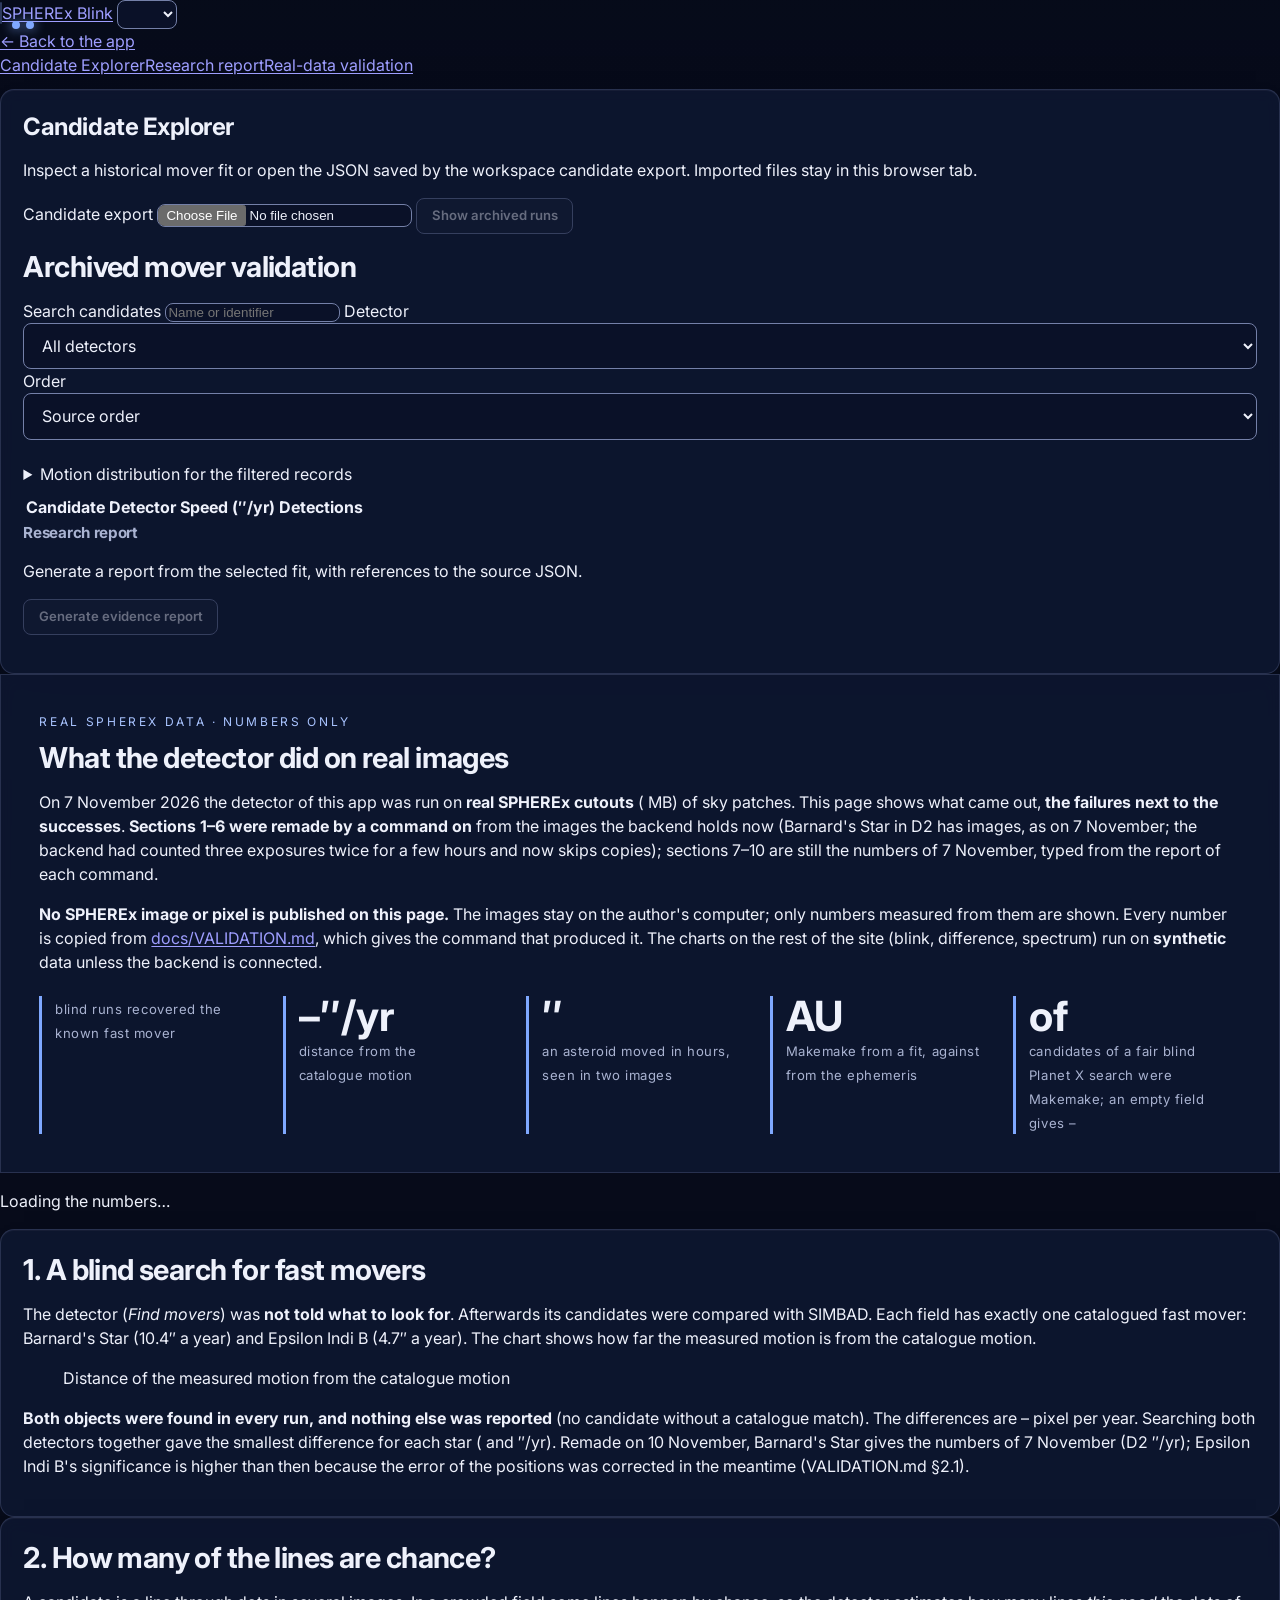
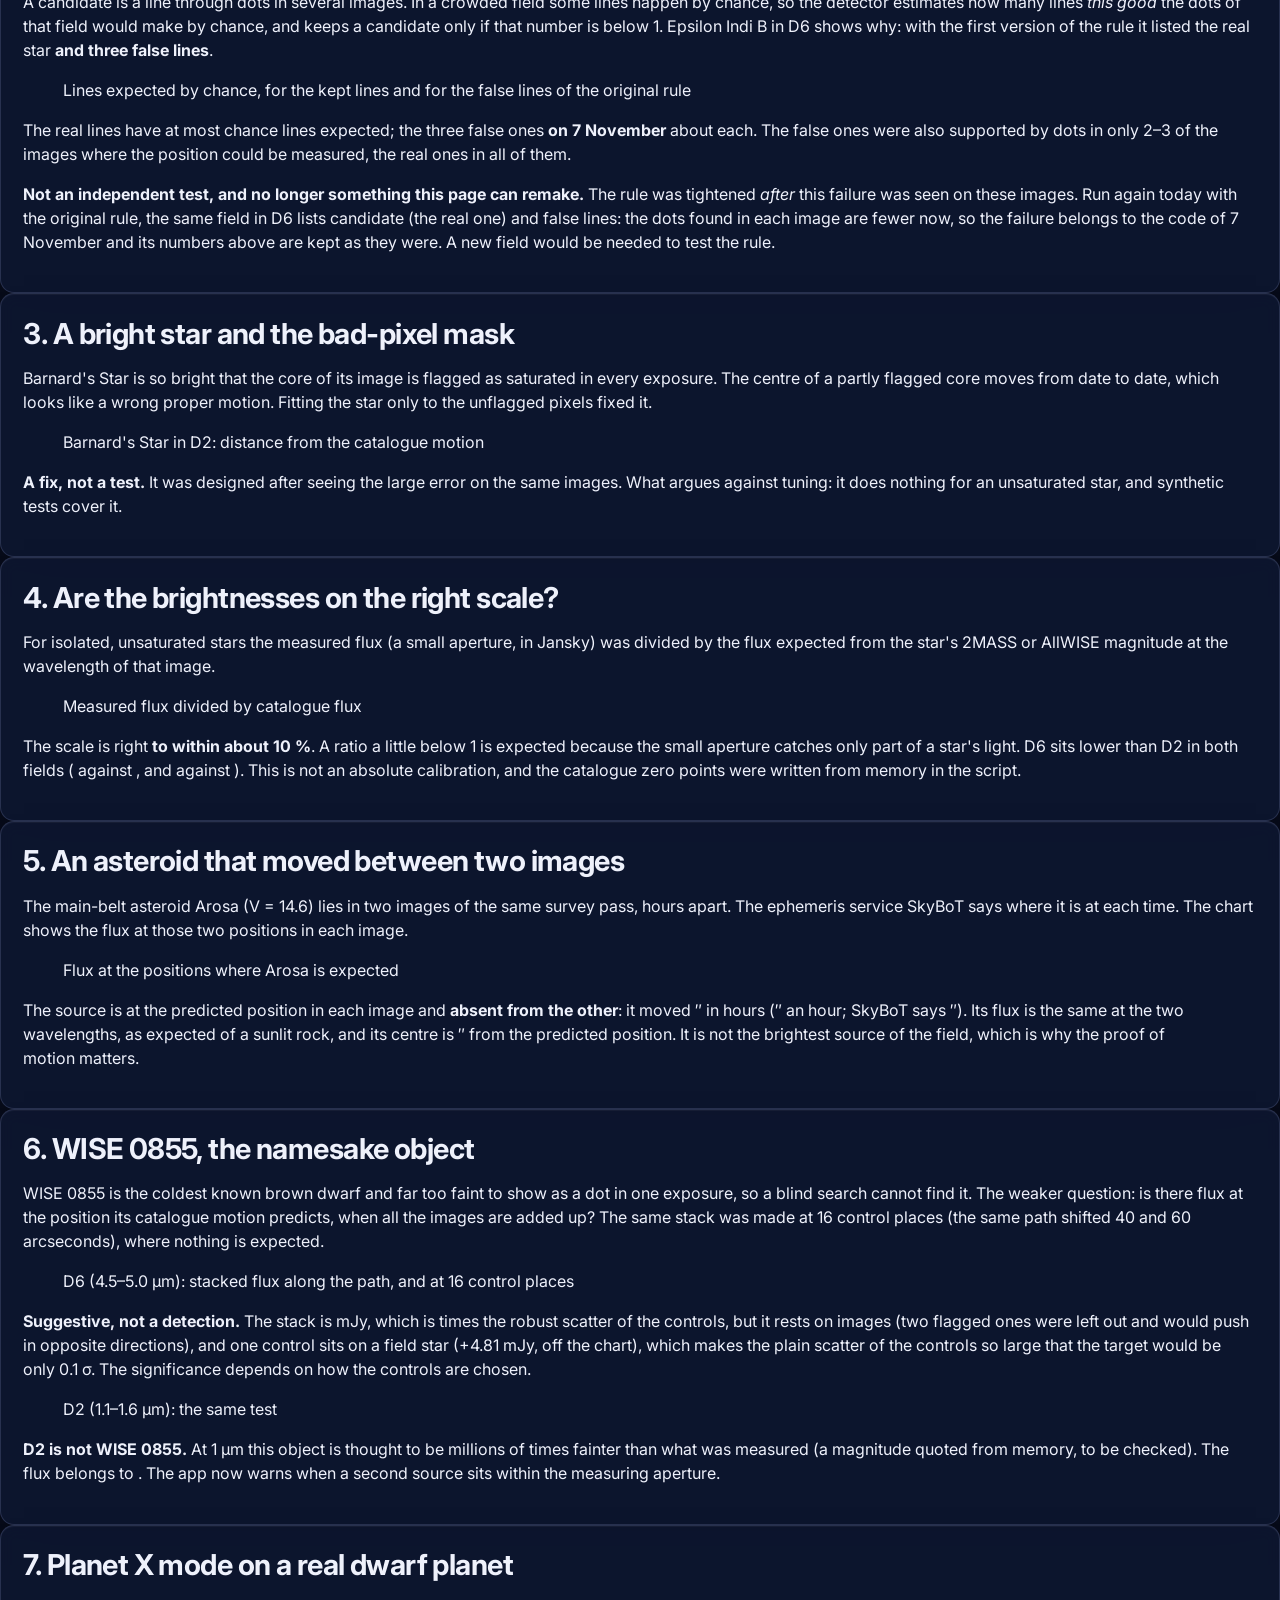
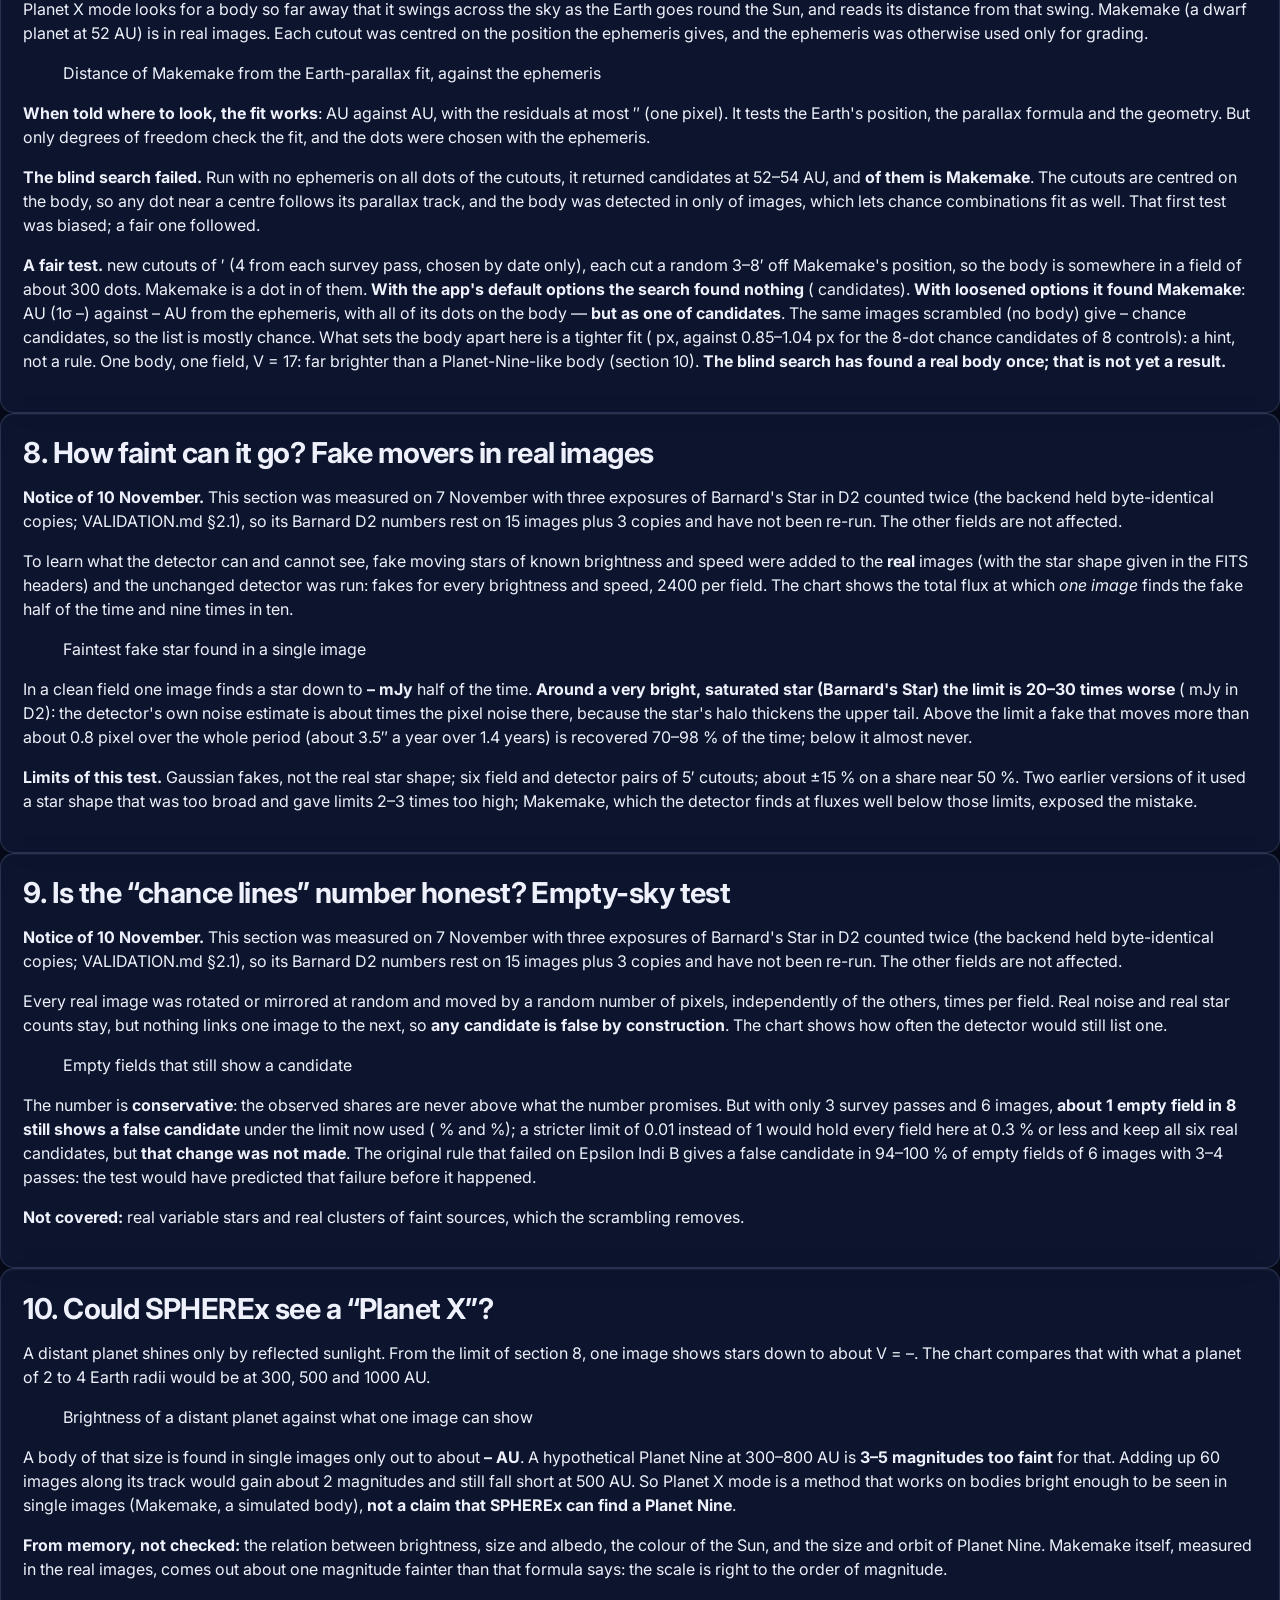
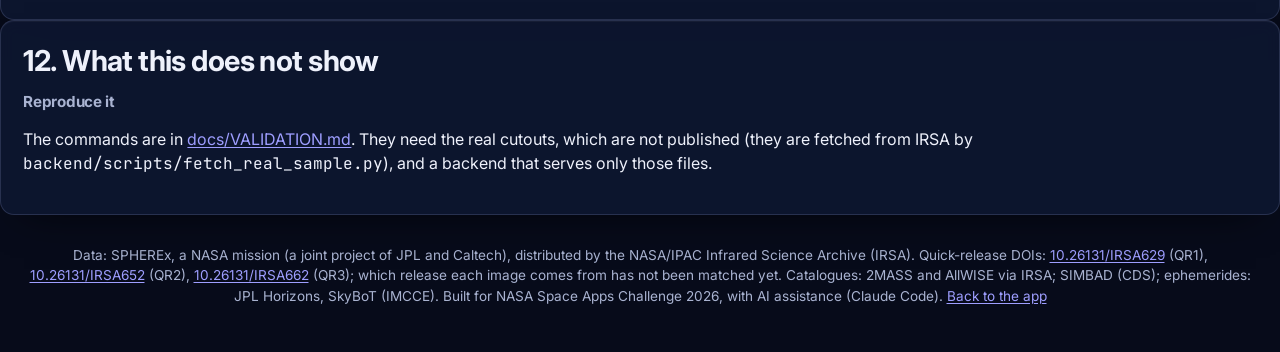
==== commit 9e4badbe: "Redesign: Midnight theme (dark navy, one blue action, two-column product hero) as the new default; E" ====
--- a/frontend/results.html
+++ b/frontend/results.html
@@ -1,11 +1,11 @@
 <!DOCTYPE html>
-<html lang="en" data-theme="editorial">
+<html lang="en" data-theme="midnight">
 <head>
   <meta charset="UTF-8">
   <meta name="viewport" content="width=device-width, initial-scale=1.0">
-  <meta name="theme-color" content="#F6F4EF">
+  <meta name="theme-color" content="#070B1A">
   <!-- Colour theme, applied before the first paint (js/features/theme.js does the same and handles the switch; keep the key and the names in step) -->
-  <script>try{var t=new URLSearchParams(location.search).get("theme")||localStorage.getItem("spherex-blink-theme");if(/^(editorial|nebula|deep-space|observatory|light|classic)$/.test(t))document.documentElement.dataset.theme=t}catch(e){}</script>
+  <script>try{var t=new URLSearchParams(location.search).get("theme")||localStorage.getItem("spherex-blink-theme");if(/^(midnight|editorial|nebula|deep-space|observatory|light|classic)$/.test(t))document.documentElement.dataset.theme=t}catch(e){}</script>
   <title>Real-data results and candidate explorer – SPHEREx Blink</title>
   <meta name="description" content="What the SPHEREx Blink detector did on real SPHEREx images: numbers and charts only, with the failures shown next to the successes.">
 
--- a/frontend/css/styles.css
+++ b/frontend/css/styles.css
@@ -1319,3 +1319,86 @@
 [data-theme="editorial"] .hero-logo, [data-theme="editorial"] .hero-title, [data-theme="editorial"] .hero-title :is(h1, p, span), [data-theme="editorial"] .hero-tag, [data-theme="editorial"] .hero-nav a { color: var(--text); }
 [data-theme="editorial"] .hero::before { background: var(--bg); height: 4.6rem; }
 [data-theme="editorial"] .hero-cta, [data-theme="editorial"] .hero-cta:hover { color: #FFFFFF; }
+
+/* ---------- Redesign step 2: navigation and banner, editorial theme (CSS only) ---------- */
+[data-theme="editorial"] .hero { background: var(--bg); min-height: 0; border-bottom: 1px solid var(--text); display: grid; grid-template-columns: minmax(0, 1.05fr) minmax(0, 1fr); grid-template-rows: auto 1fr; }
+[data-theme="editorial"] .hero::before { display: none; }
+[data-theme="editorial"] .hero::after { position: static; grid-column: 2; grid-row: 2; min-height: 22rem; transform: none; border-left: 1px solid var(--text); filter: none; z-index: 0; }
+[data-theme="editorial"] .hero-top { grid-column: 1 / -1; border-bottom: 1px solid var(--border); background: var(--bg); }
+[data-theme="editorial"] .hero-title { grid-column: 1; grid-row: 2; width: auto; align-self: center; background: transparent; padding: clamp(1.2rem, 4vw, 3.5rem); }
+[data-theme="editorial"] .hero-eyebrow { font-family: var(--font-mono); color: var(--text-muted); letter-spacing: .12em; }
+[data-theme="editorial"] .hero-credit { background: var(--surface); border: 1px solid var(--border); font-family: var(--font-mono); }
+[data-theme="editorial"] .hero-scroll { display: none; }
+[data-theme="editorial"] .hero-nav a:hover { color: var(--text); text-decoration-thickness: 2px; }
+[data-theme="editorial"] .hero .badge { background: var(--surface); color: var(--text); border: 1px solid var(--text); border-radius: var(--radius-sm); font-family: var(--font-mono); }
+@media (max-width: 860px) {
+  [data-theme="editorial"] .hero { grid-template-columns: minmax(0, 1fr); }
+  [data-theme="editorial"] .hero::after { grid-column: 1; grid-row: 3; min-height: 14rem; border-left: 0; border-top: 1px solid var(--text); }
+}
+
+/* =========================================================
+   MIDNIGHT (default since the second redesign of 11 Nov 2026): the reference was a dark, product-first page: navy ground, one clear blue action, large clean
+   headlines, quiet bordered surfaces, no decoration for its own sake. Colour comes from the sky photo and the data, not from the interface.
+   Contrast (checked by scratch/test_theme.mjs): text on the ground > 15:1, muted text > 8:1, white on the blue action 5.2:1.
+   Same functions, ids, classes and ARIA as every other theme: only tokens and CSS rules differ.
+   ========================================================= */
+[data-theme="midnight"] {
+  color-scheme: dark;
+  --bg: #070B1A; --bg-2: #0B1226; --surface: #0E1730; --raised: #15203F; --field: #0A1128;
+  --border: rgb(148 163 214 / .2); --control-border: #7480A8;
+  --text: #EEF1FB; --text-muted: #A9B3D1; --text-faint: #7F8BB0;
+  --primary: #2563EB; --primary-hover: #1D4FD8;
+  --accent: #7FA8FF; --accent-hi: #A9C4FF; --accent-text: #8DB2FF; --accent-rgb: 127 168 255; --on-accent: #06102A;
+  --accent-2: #56D6EE; --alt-rgb: 86 214 238; --rust: #FF6B6B;
+  --warn: #F5B942; --warn-rgb: 245 185 66; --danger: #FF8A94; --success: #4FD6A0;
+  --bg-rgb: 7 11 26; --surface-rgb: 14 23 48; --text-rgb: 238 241 251;
+  --panel-alpha: .9; --veil-top: .72; --veil-bottom: .94;
+  --radius: 14px; --radius-sm: 8px;
+  --shadow: 0 1px 0 rgb(255 255 255 / .04) inset, 0 18px 40px -24px rgb(0 0 0 / .8);
+  --display: "Space Grotesk", "Inter", system-ui, sans-serif; --font-head: "Space Grotesk", "Inter", system-ui, sans-serif;
+  --font-body: "Inter", system-ui, -apple-system, "Segoe UI", sans-serif;
+  --font-mono: "JetBrains Mono", ui-monospace, "SF Mono", Menlo, Consolas, monospace;
+}
+[data-theme="midnight"] body { background: var(--bg); }
+[data-theme="midnight"] :is(.stage, .chart) { --bg: #050814; --field: #050814; }
+/* type: large, tight headlines; controls in the plain sans; numbers and metadata in monospace */
+[data-theme="midnight"] :is(h1, h2, h3) { font-family: var(--font-head); font-weight: 700; letter-spacing: -.02em; text-wrap: balance; }
+[data-theme="midnight"] h2 { font-size: clamp(1.35rem, 1rem + 1vw, 1.9rem); line-height: 1.15; }
+[data-theme="midnight"] p, [data-theme="midnight"] li { text-wrap: pretty; }
+[data-theme="midnight"] :is(.badge, .chip, .cite, .tl-pass, code, kbd, .hero-eyebrow, .hero-credit) { font-family: var(--font-mono); }
+/* surfaces: one hairline border, a soft inner highlight, no glow */
+[data-theme="midnight"] .panel { border: 1px solid var(--border); border-radius: var(--radius); box-shadow: var(--shadow); }
+[data-theme="midnight"] :is(.btn, .btn-primary, .chip, .mover-item, .overview-item, .discover-item) { transition: background-color .15s var(--ease), border-color .15s var(--ease), color .15s var(--ease), transform .12s var(--ease); }
+[data-theme="midnight"] :is(.btn, .btn-primary, .chip, .mover-item, .overview-item, .discover-item):hover { transform: none; box-shadow: none; }
+[data-theme="midnight"] .btn:active:not(:disabled) { transform: scale(.98); }
+/* buttons: quiet outline by default, ONE clear blue for every primary action */
+[data-theme="midnight"] .btn { background: rgb(255 255 255 / .04); border: 1px solid var(--control-border); border-radius: var(--radius-sm); color: var(--text); }
+[data-theme="midnight"] .btn:hover:not(:disabled) { background: rgb(255 255 255 / .09); border-color: var(--accent); }
+[data-theme="midnight"] .btn-primary, [data-theme="midnight"] #load-btn { background: var(--primary); border: 1px solid var(--primary); color: #FFFFFF; box-shadow: none; }
+[data-theme="midnight"] .btn-primary:hover:not(:disabled), [data-theme="midnight"] #load-btn:hover:not(:disabled) { background: var(--primary-hover); border-color: var(--primary-hover); box-shadow: none; }
+[data-theme="midnight"] :is(input, select, textarea) { background: var(--field); border: 1px solid var(--control-border); border-radius: var(--radius-sm); color: var(--text); }
+[data-theme="midnight"] :is(input, select, textarea):focus { box-shadow: none; outline: 2px solid var(--accent); outline-offset: 1px; border-color: var(--accent); }
+[data-theme="midnight"] :focus-visible { outline: 2px solid var(--accent); outline-offset: 2px; }
+[data-theme="midnight"] a { text-underline-offset: .15em; }
+/* the banner: a two-column product hero, the sky photo on the right fading into the ground */
+[data-theme="midnight"] .hero { background: var(--bg); min-height: 0; display: grid; grid-template-columns: minmax(0, 1.05fr) minmax(0, 1fr); grid-template-rows: auto 1fr; border-bottom: 1px solid var(--border); overflow: hidden; }
+[data-theme="midnight"] .hero::before { display: none; }
+[data-theme="midnight"] .hero::after { position: static; grid-column: 2; grid-row: 2; min-height: 26rem; transform: none; filter: none; z-index: 0; -webkit-mask-image: linear-gradient(90deg, transparent, #000 38%); mask-image: linear-gradient(90deg, transparent, #000 38%); }
+[data-theme="midnight"] .hero-top { grid-column: 1 / -1; background: transparent; border-bottom: 1px solid var(--border); position: relative; z-index: 2; }
+[data-theme="midnight"] .hero-title { grid-column: 1; grid-row: 2; width: auto; align-self: center; background: transparent; padding: clamp(1.4rem, 5vw, 4.5rem); position: relative; z-index: 1; }
+[data-theme="midnight"] .hero-title h1 { font-size: clamp(2.2rem, 1.2rem + 3.6vw, 4.2rem); line-height: 1.04; letter-spacing: -.03em; }
+[data-theme="midnight"] :is(.hero-logo, .hero-title, .hero-title :is(h1, p, span), .hero-tag, .hero-nav a) { color: var(--text); }
+[data-theme="midnight"] .hero-title p { color: var(--text-muted); max-width: 44ch; }
+[data-theme="midnight"] .hero-nav { background: rgb(255 255 255 / .05); border: 1px solid var(--border); border-radius: var(--radius-sm); backdrop-filter: none; -webkit-backdrop-filter: none; }
+[data-theme="midnight"] .hero-nav a { text-decoration: none; border-radius: 6px; }
+[data-theme="midnight"] .hero-nav a:hover { background: rgb(255 255 255 / .08); color: var(--text); }
+[data-theme="midnight"] .hero-eyebrow { color: var(--text-muted); letter-spacing: .12em; }
+[data-theme="midnight"] .hero-credit { background: rgb(255 255 255 / .05); border: 1px solid var(--border); color: var(--text-muted); }
+[data-theme="midnight"] .hero-cta, [data-theme="midnight"] .hero-cta:hover { color: #FFFFFF; background: var(--primary); border-radius: var(--radius-sm); }
+[data-theme="midnight"] .hero-scroll { display: none; }
+[data-theme="midnight"] .hero .badge { background: rgb(255 255 255 / .06); color: var(--text); border: 1px solid var(--border); border-radius: 999px; }
+@media (max-width: 860px) {
+  [data-theme="midnight"] .hero { grid-template-columns: minmax(0, 1fr); }
+  [data-theme="midnight"] .hero::after { grid-column: 1; grid-row: 3; min-height: 14rem; -webkit-mask-image: linear-gradient(180deg, transparent, #000 40%); mask-image: linear-gradient(180deg, transparent, #000 40%); }
+}
+@media (prefers-reduced-motion: reduce) { [data-theme="midnight"] * { transition: none !important; } }
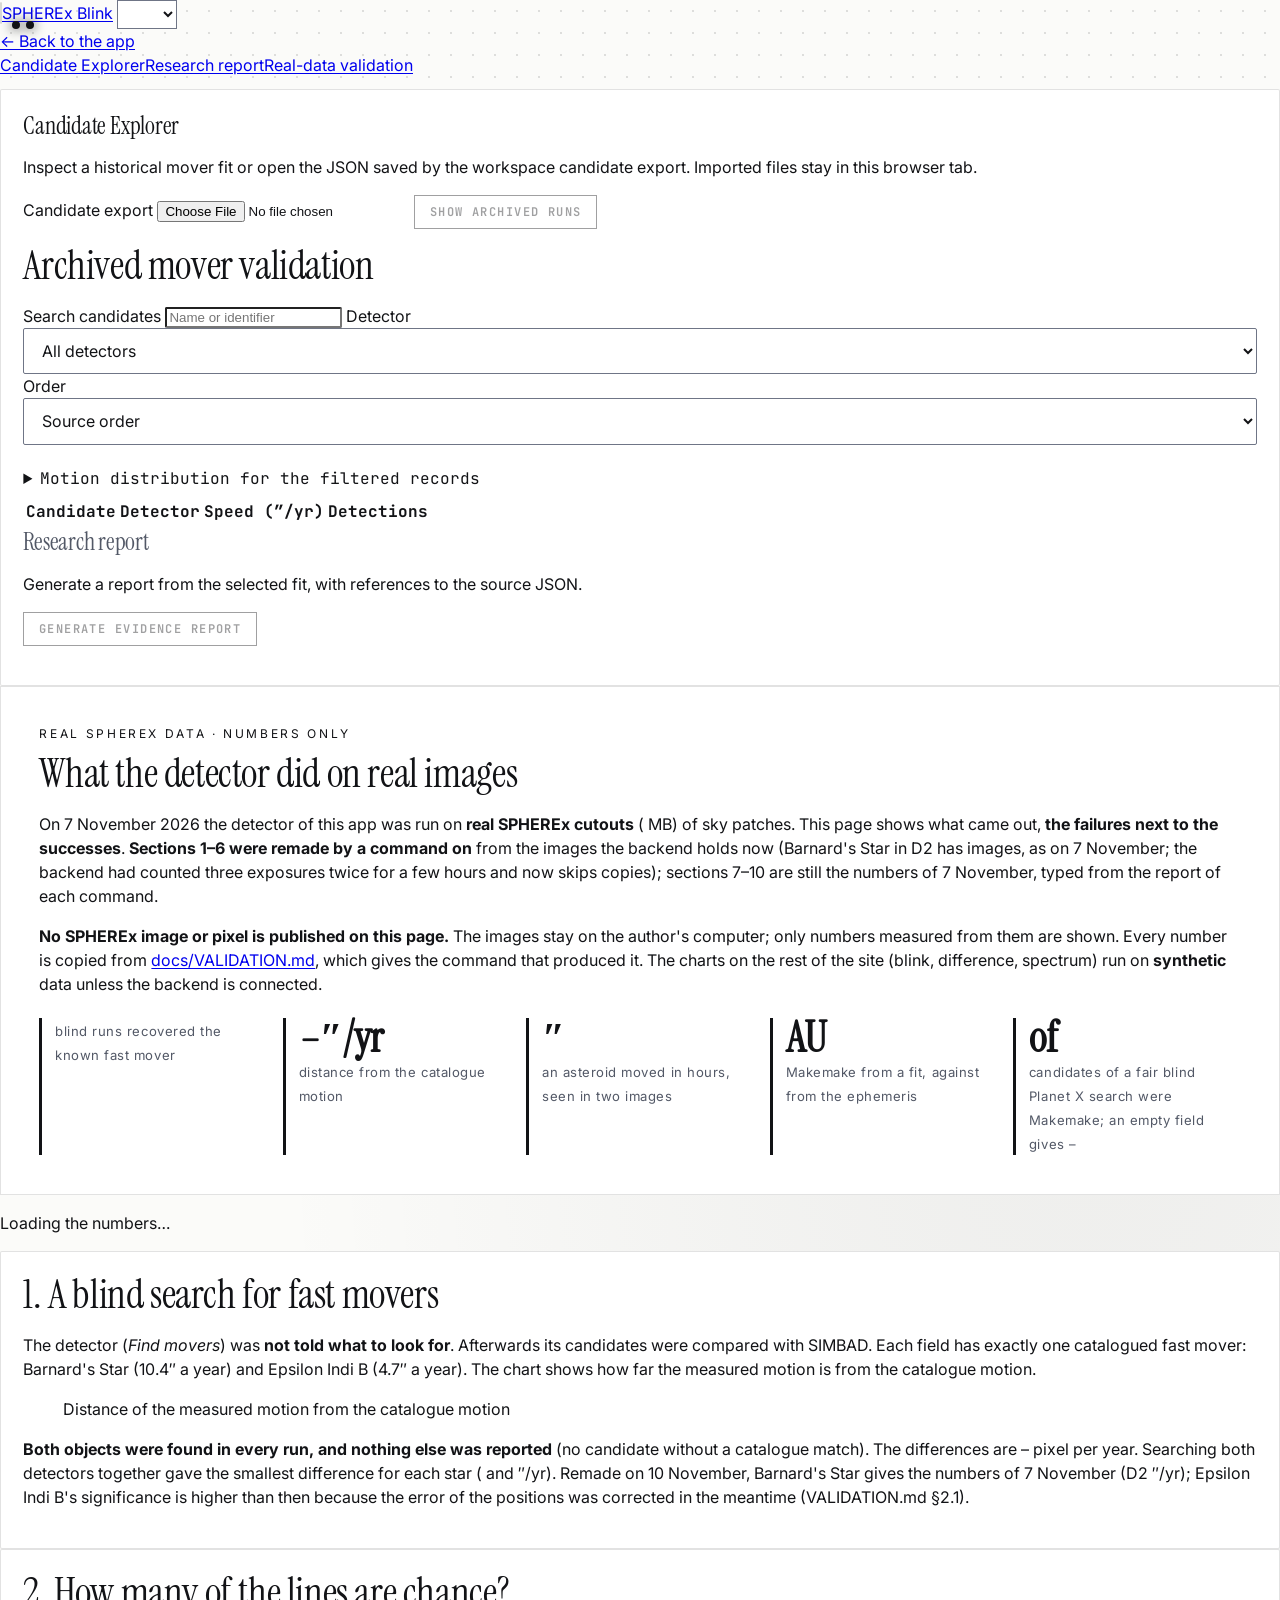
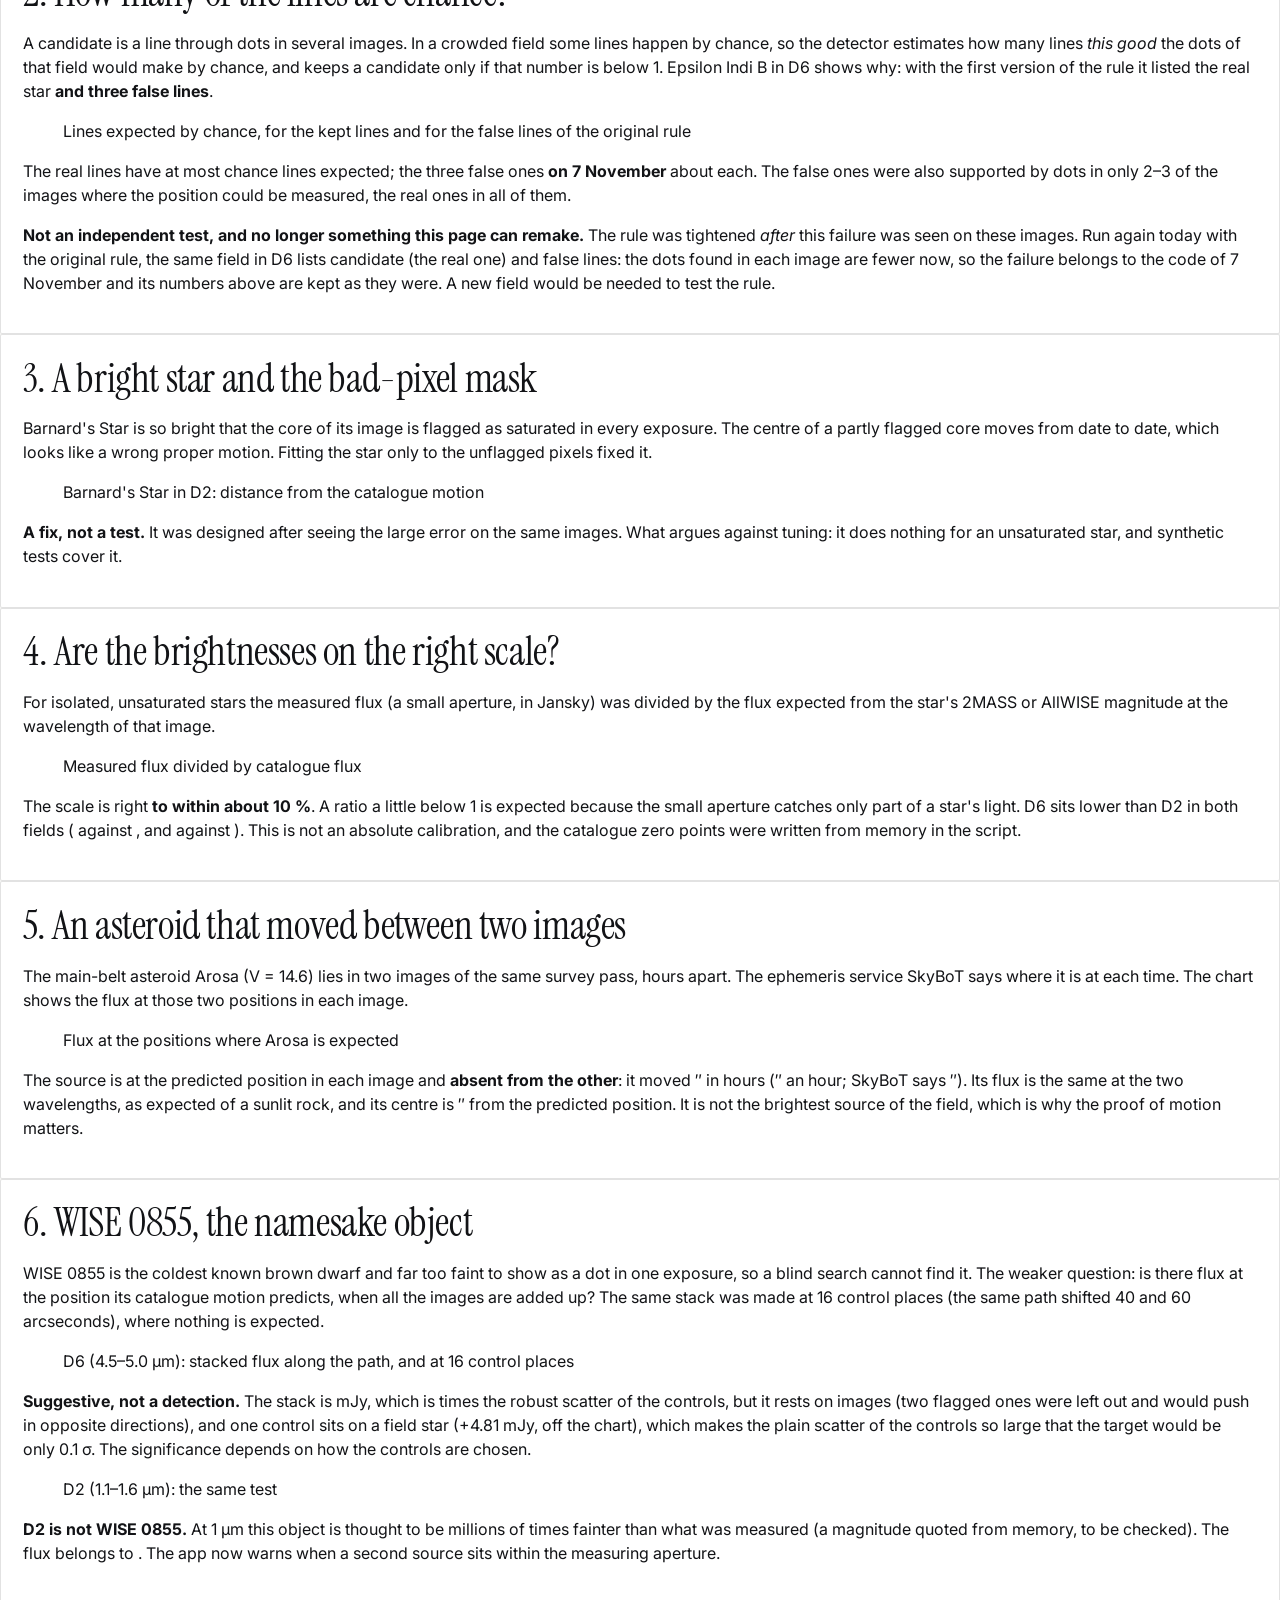
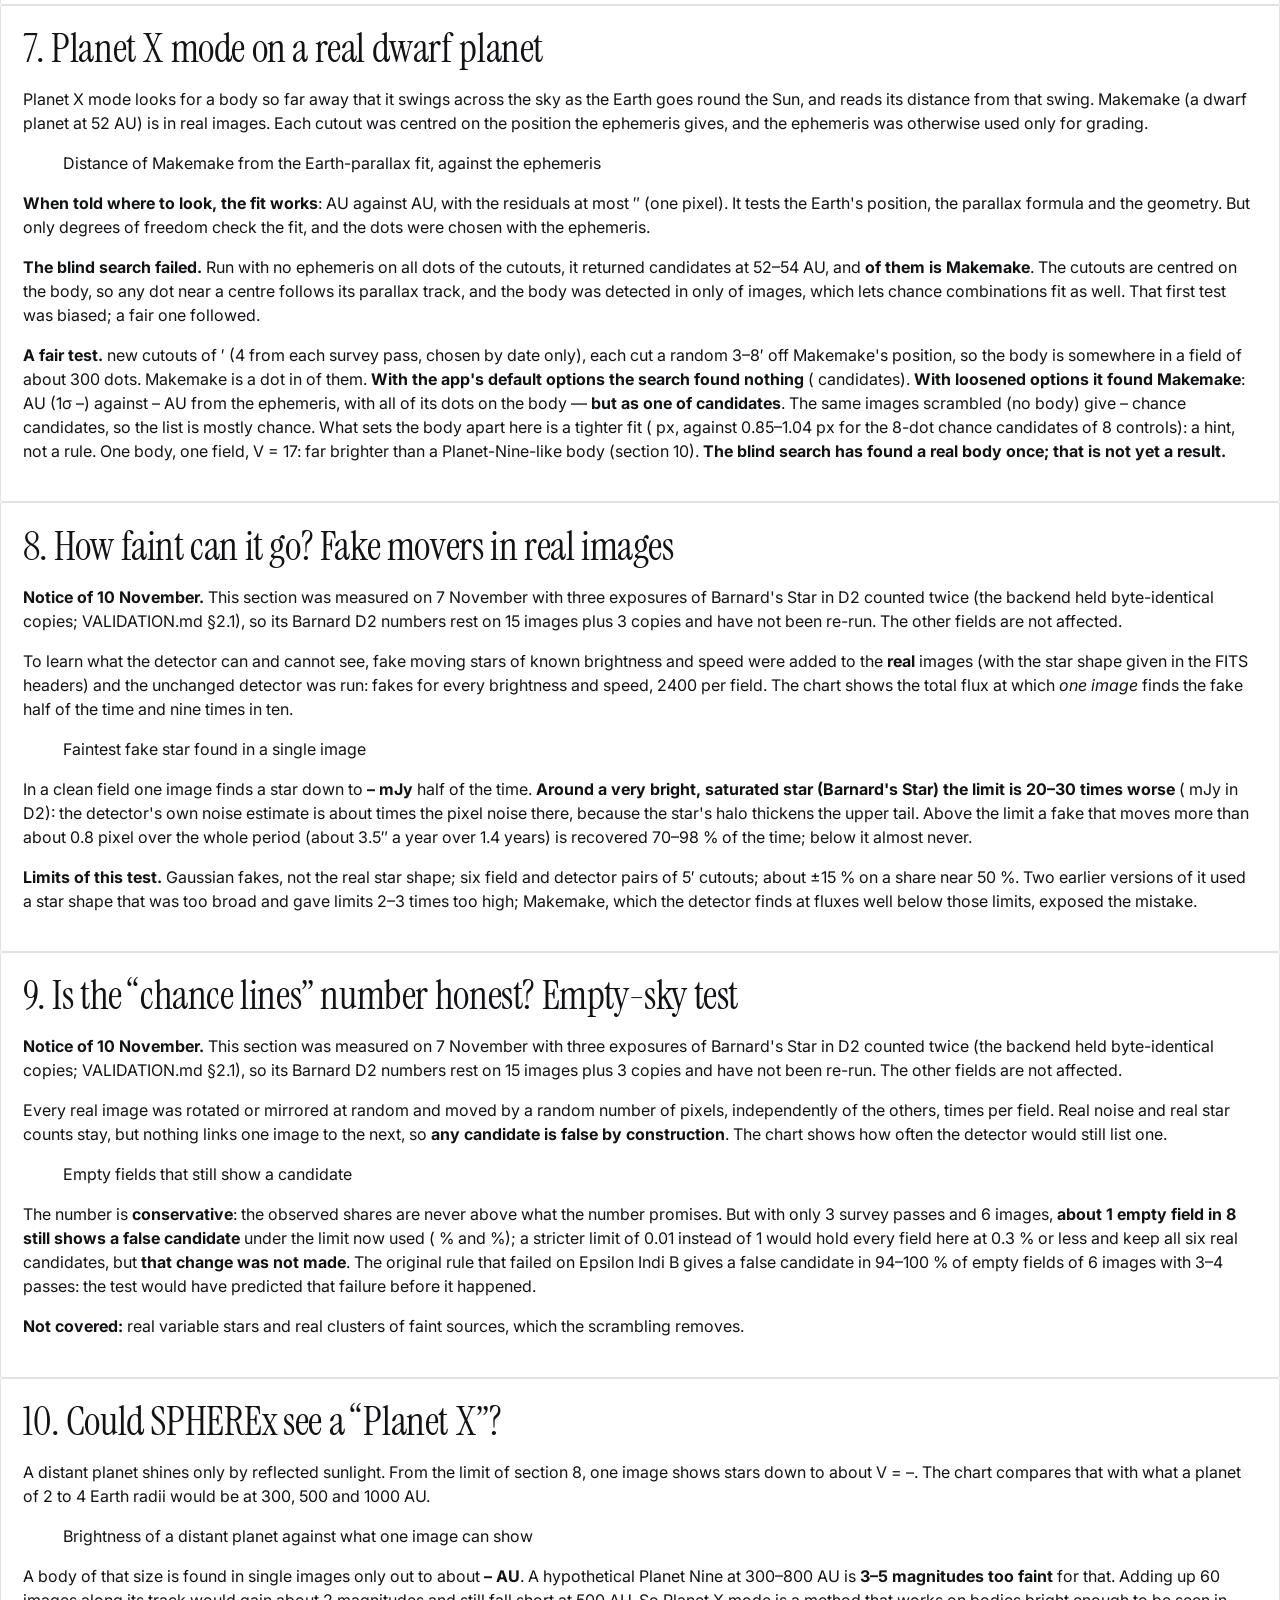
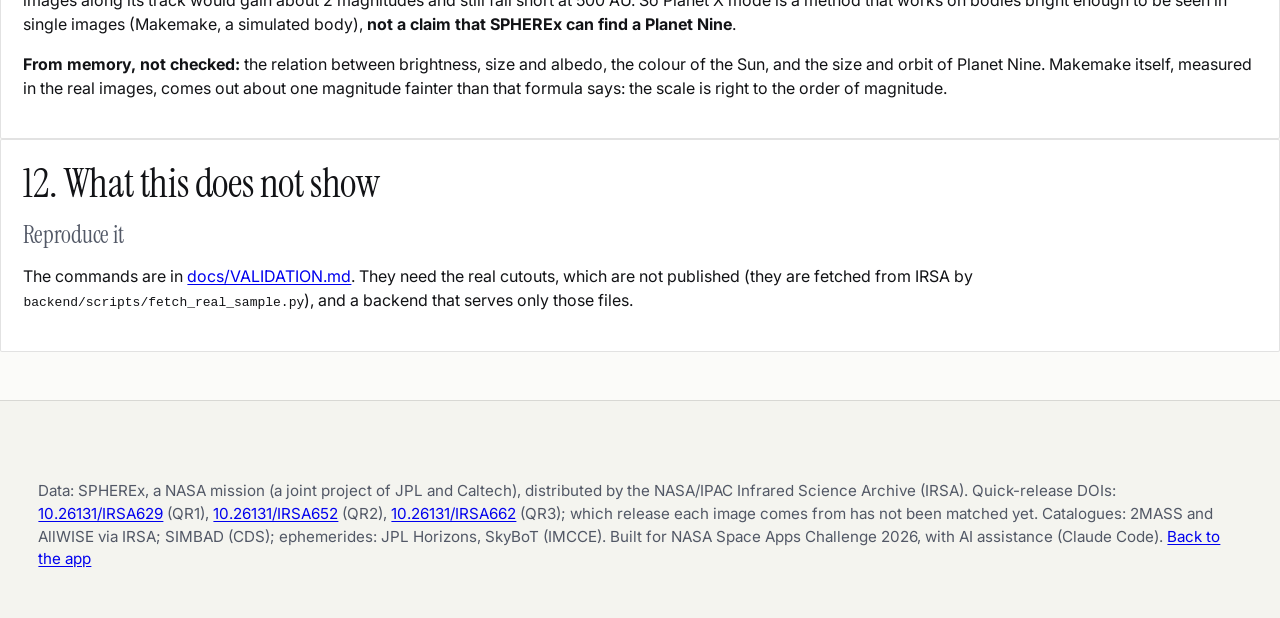
==== commit 4b3d71e6: "Redesign (Paper) step 1: tokens, serif and mono type, numbered top bar, three-column footer; Paper i" ====
--- a/frontend/results.html
+++ b/frontend/results.html
@@ -1,17 +1,17 @@
 <!DOCTYPE html>
-<html lang="en" data-theme="midnight">
+<html lang="en" data-theme="paper">
 <head>
   <meta charset="UTF-8">
   <meta name="viewport" content="width=device-width, initial-scale=1.0">
-  <meta name="theme-color" content="#070B1A">
+  <meta name="theme-color" content="#FBFBF9">
   <!-- Colour theme, applied before the first paint (js/features/theme.js does the same and handles the switch; keep the key and the names in step) -->
-  <script>try{var t=new URLSearchParams(location.search).get("theme")||localStorage.getItem("spherex-blink-theme");if(/^(midnight|editorial|nebula|deep-space|observatory|light|classic)$/.test(t))document.documentElement.dataset.theme=t}catch(e){}</script>
+  <script>try{var t=new URLSearchParams(location.search).get("theme")||localStorage.getItem("spherex-blink-theme");if(/^(paper|midnight|editorial|nebula|deep-space|observatory|light|classic)$/.test(t))document.documentElement.dataset.theme=t}catch(e){}</script>
   <title>Real-data results and candidate explorer – SPHEREx Blink</title>
   <meta name="description" content="What the SPHEREx Blink detector did on real SPHEREx images: numbers and charts only, with the failures shown next to the successes.">
 
   <link rel="preconnect" href="https://fonts.googleapis.com">
   <link rel="preconnect" href="https://fonts.gstatic.com" crossorigin>
-  <link href="https://fonts.googleapis.com/css2?family=Inter:wght@400;500;600;700&family=JetBrains+Mono:wght@400;500&family=Oswald:wght@500;700&family=Space+Grotesk:wght@500;700&display=swap" rel="stylesheet">
+  <link href="https://fonts.googleapis.com/css2?family=Inter:wght@400;500;600;700&family=Instrument+Serif:ital@0;1&family=JetBrains+Mono:wght@400;500&family=Oswald:wght@500;700&family=Space+Grotesk:wght@500;700&display=swap" rel="stylesheet">
   <link rel="stylesheet" href="css/styles.css?v=20">
   <link rel="stylesheet" href="css/results.css?v=3">
 </head>
--- a/frontend/css/styles.css
+++ b/frontend/css/styles.css
@@ -1286,7 +1286,7 @@
   --font-mono: "JetBrains Mono", ui-monospace, "SF Mono", Menlo, Consolas, monospace;
 }
 /* the picture, the charts and the photo banner keep a dark ground (the image is black sky; the chart colours were validated on a dark ground): the Nebula tokens, as in the light theme */
-[data-theme="editorial"] :is(.stage, .chart) {
+:is([data-theme="editorial"], [data-theme="paper"]) :is(.stage, .chart) {
   color-scheme: dark;
   --bg: #0C0919; --bg-2: #130E2B; --surface: #1A1438; --raised: #261D52; --field: #0F0A22; --border: #35295F; --control-border: #7E72B8;
   --text: #F2EEFF; --text-muted: #BCB3DE; --text-faint: #8D84B8; --accent: #F2EEFF; --accent-hi: #F2EEFF; --accent-text: #F2EEFF; --accent-rgb: 242 238 255; --on-accent: #14081F;
@@ -1294,46 +1294,46 @@
   color: var(--text);
 }
 /* no photo, no stars, no glass, no glow */
-[data-theme="editorial"] body::before { background: var(--bg); }
-[data-theme="editorial"] .sky-bg { display: none; }
-[data-theme="editorial"] :is(.panel, .info-box, .hero-nav, .tooltip, .dlg) { backdrop-filter: none; -webkit-backdrop-filter: none; }
-[data-theme="editorial"] :is(.btn, .btn-primary, .chip, .mover-item, .overview-item, .discover-item):hover { transform: none; box-shadow: none; }
-[data-theme="editorial"] :is(.btn-primary, .btn-primary:hover:not(:disabled)) { box-shadow: none; }
+:is([data-theme="editorial"], [data-theme="paper"]) body::before { background: var(--bg); }
+:is([data-theme="editorial"], [data-theme="paper"]) .sky-bg { display: none; }
+:is([data-theme="editorial"], [data-theme="paper"]) :is(.panel, .info-box, .hero-nav, .tooltip, .dlg) { backdrop-filter: none; -webkit-backdrop-filter: none; }
+:is([data-theme="editorial"], [data-theme="paper"]) :is(.btn, .btn-primary, .chip, .mover-item, .overview-item, .discover-item):hover { transform: none; box-shadow: none; }
+:is([data-theme="editorial"], [data-theme="paper"]) :is(.btn-primary, .btn-primary:hover:not(:disabled)) { box-shadow: none; }
 /* a field in focus: a solid anthracite outline instead of the coloured glow (found by scratch/a11y_audit.mjs: removing the glow alone left six fields with no focus indicator) */
-[data-theme="editorial"] :is(input, select, textarea):focus { box-shadow: none; outline: 2px solid var(--text); outline-offset: 1px; border-color: var(--text); }
+:is([data-theme="editorial"], [data-theme="paper"]) :is(input, select, textarea):focus { box-shadow: none; outline: 2px solid var(--text); outline-offset: 1px; border-color: var(--text); }
 /* titles: the editorial face, bold; numbers and metadata: monospace */
-[data-theme="editorial"] :is(h1, h2, h3) { font-family: var(--font-head); font-weight: 700; letter-spacing: -.01em; }
+:is([data-theme="editorial"], [data-theme="paper"]) :is(h1, h2, h3) { font-family: var(--font-head); font-weight: 700; letter-spacing: -.01em; }
 /* buttons: square-ish, a 1 px anthracite border; the PRIMARY action is the only red thing on the page */
-[data-theme="editorial"] .btn { border-radius: var(--radius-sm); background: var(--surface); border-color: var(--text); }
-[data-theme="editorial"] .btn:hover:not(:disabled) { background: var(--bg-2); }
+:is([data-theme="editorial"], [data-theme="paper"]) .btn { border-radius: var(--radius-sm); background: var(--surface); border-color: var(--text); }
+:is([data-theme="editorial"], [data-theme="paper"]) .btn:hover:not(:disabled) { background: var(--bg-2); }
 /* the filled buttons of the sections (Find movers, Find everything, Run...) are anthracite; ONE button is red: the main action of the page, Load images */
-[data-theme="editorial"] .btn-primary { background: var(--text); color: #FFFFFF; border: 1px solid var(--text); }
-[data-theme="editorial"] .btn-primary:hover:not(:disabled) { background: #3A3A3E; border-color: #3A3A3E; }
-[data-theme="editorial"] #load-btn { background: var(--primary); border-color: var(--primary); }
-[data-theme="editorial"] #load-btn:hover:not(:disabled) { background: var(--primary-hover); border-color: var(--primary-hover); }
-[data-theme="editorial"] :is(.badge, .chip, .mode-switch, .mode-switch span, .theme-switch select, .cite, .tl-pass, select, input[type="text"], input[type="search"], input[type="number"]) { border-radius: var(--radius-sm); }
-[data-theme="editorial"] :focus-visible { outline: 2px solid var(--text); outline-offset: 2px; }
-[data-theme="editorial"] a { text-decoration: underline; text-underline-offset: .15em; }
-[data-theme="editorial"] .panel { border: 1px solid var(--border); }
+:is([data-theme="editorial"], [data-theme="paper"]) .btn-primary { background: var(--text); color: #FFFFFF; border: 1px solid var(--text); }
+:is([data-theme="editorial"], [data-theme="paper"]) .btn-primary:hover:not(:disabled) { background: #3A3A3E; border-color: #3A3A3E; }
+:is([data-theme="editorial"], [data-theme="paper"]) #load-btn { background: var(--primary); border-color: var(--primary); }
+:is([data-theme="editorial"], [data-theme="paper"]) #load-btn:hover:not(:disabled) { background: var(--primary-hover); border-color: var(--primary-hover); }
+:is([data-theme="editorial"], [data-theme="paper"]) :is(.badge, .chip, .mode-switch, .mode-switch span, .theme-switch select, .cite, .tl-pass, select, input[type="text"], input[type="search"], input[type="number"]) { border-radius: var(--radius-sm); }
+:is([data-theme="editorial"], [data-theme="paper"]) :focus-visible { outline: 2px solid var(--text); outline-offset: 2px; }
+:is([data-theme="editorial"], [data-theme="paper"]) a { text-decoration: underline; text-underline-offset: .15em; }
+:is([data-theme="editorial"], [data-theme="paper"]) .panel { border: 1px solid var(--border); }
 /* the banner in the editorial theme: anthracite words on the off-white ground (the old rules print white on the page colour); the scrim behind the top bar is a plain band, not a gradient */
-[data-theme="editorial"] .hero-logo, [data-theme="editorial"] .hero-title, [data-theme="editorial"] .hero-title :is(h1, p, span), [data-theme="editorial"] .hero-tag, [data-theme="editorial"] .hero-nav a { color: var(--text); }
-[data-theme="editorial"] .hero::before { background: var(--bg); height: 4.6rem; }
-[data-theme="editorial"] .hero-cta, [data-theme="editorial"] .hero-cta:hover { color: #FFFFFF; }
+:is([data-theme="editorial"], [data-theme="paper"]) .hero-logo, :is([data-theme="editorial"], [data-theme="paper"]) .hero-title, :is([data-theme="editorial"], [data-theme="paper"]) .hero-title :is(h1, p, span), :is([data-theme="editorial"], [data-theme="paper"]) .hero-tag, :is([data-theme="editorial"], [data-theme="paper"]) .hero-nav a { color: var(--text); }
+:is([data-theme="editorial"], [data-theme="paper"]) .hero::before { background: var(--bg); height: 4.6rem; }
+:is([data-theme="editorial"], [data-theme="paper"]) .hero-cta, :is([data-theme="editorial"], [data-theme="paper"]) .hero-cta:hover { color: #FFFFFF; }
 
 /* ---------- Redesign step 2: navigation and banner, editorial theme (CSS only) ---------- */
-[data-theme="editorial"] .hero { background: var(--bg); min-height: 0; border-bottom: 1px solid var(--text); display: grid; grid-template-columns: minmax(0, 1.05fr) minmax(0, 1fr); grid-template-rows: auto 1fr; }
-[data-theme="editorial"] .hero::before { display: none; }
-[data-theme="editorial"] .hero::after { position: static; grid-column: 2; grid-row: 2; min-height: 22rem; transform: none; border-left: 1px solid var(--text); filter: none; z-index: 0; }
-[data-theme="editorial"] .hero-top { grid-column: 1 / -1; border-bottom: 1px solid var(--border); background: var(--bg); }
-[data-theme="editorial"] .hero-title { grid-column: 1; grid-row: 2; width: auto; align-self: center; background: transparent; padding: clamp(1.2rem, 4vw, 3.5rem); }
-[data-theme="editorial"] .hero-eyebrow { font-family: var(--font-mono); color: var(--text-muted); letter-spacing: .12em; }
-[data-theme="editorial"] .hero-credit { background: var(--surface); border: 1px solid var(--border); font-family: var(--font-mono); }
-[data-theme="editorial"] .hero-scroll { display: none; }
-[data-theme="editorial"] .hero-nav a:hover { color: var(--text); text-decoration-thickness: 2px; }
-[data-theme="editorial"] .hero .badge { background: var(--surface); color: var(--text); border: 1px solid var(--text); border-radius: var(--radius-sm); font-family: var(--font-mono); }
+:is([data-theme="editorial"], [data-theme="paper"]) .hero { background: var(--bg); min-height: 0; border-bottom: 1px solid var(--text); display: grid; grid-template-columns: minmax(0, 1.05fr) minmax(0, 1fr); grid-template-rows: auto 1fr; }
+:is([data-theme="editorial"], [data-theme="paper"]) .hero::before { display: none; }
+:is([data-theme="editorial"], [data-theme="paper"]) .hero::after { position: static; grid-column: 2; grid-row: 2; min-height: 22rem; transform: none; border-left: 1px solid var(--text); filter: none; z-index: 0; }
+:is([data-theme="editorial"], [data-theme="paper"]) .hero-top { grid-column: 1 / -1; border-bottom: 1px solid var(--border); background: var(--bg); }
+:is([data-theme="editorial"], [data-theme="paper"]) .hero-title { grid-column: 1; grid-row: 2; width: auto; align-self: center; background: transparent; padding: clamp(1.2rem, 4vw, 3.5rem); }
+:is([data-theme="editorial"], [data-theme="paper"]) .hero-eyebrow { font-family: var(--font-mono); color: var(--text-muted); letter-spacing: .12em; }
+:is([data-theme="editorial"], [data-theme="paper"]) .hero-credit { background: var(--surface); border: 1px solid var(--border); font-family: var(--font-mono); }
+:is([data-theme="editorial"], [data-theme="paper"]) .hero-scroll { display: none; }
+:is([data-theme="editorial"], [data-theme="paper"]) .hero-nav a:hover { color: var(--text); text-decoration-thickness: 2px; }
+:is([data-theme="editorial"], [data-theme="paper"]) .hero .badge { background: var(--surface); color: var(--text); border: 1px solid var(--text); border-radius: var(--radius-sm); font-family: var(--font-mono); }
 @media (max-width: 860px) {
-  [data-theme="editorial"] .hero { grid-template-columns: minmax(0, 1fr); }
-  [data-theme="editorial"] .hero::after { grid-column: 1; grid-row: 3; min-height: 14rem; border-left: 0; border-top: 1px solid var(--text); }
+  :is([data-theme="editorial"], [data-theme="paper"]) .hero { grid-template-columns: minmax(0, 1fr); }
+  :is([data-theme="editorial"], [data-theme="paper"]) .hero::after { grid-column: 1; grid-row: 3; min-height: 14rem; border-left: 0; border-top: 1px solid var(--text); }
 }
 
 /* =========================================================
@@ -1402,3 +1402,83 @@
   [data-theme="midnight"] .hero::after { grid-column: 1; grid-row: 3; min-height: 14rem; -webkit-mask-image: linear-gradient(180deg, transparent, #000 40%); mask-image: linear-gradient(180deg, transparent, #000 40%); }
 }
 @media (prefers-reduced-motion: reduce) { [data-theme="midnight"] * { transition: none !important; } }
+
+/* ---------- Midnight: touch targets of 44 px (WCAG 2.5.5) on narrow or touch screens; layout only ---------- */
+@media (max-width: 860px), (pointer: coarse) {
+  [data-theme="midnight"] :is(.btn, button, select, summary, .theme-switch select, .hero-nav a, .tl-pass) { min-height: 44px; }
+  [data-theme="midnight"] :is(.btn, button.chip, .tl-pass) { min-width: 44px; }
+  [data-theme="midnight"] :is(input[type="text"], input[type="search"], input[type="number"], input:not([type]), select) { min-height: 44px; }
+  [data-theme="midnight"] label:has(> input[type="checkbox"], > input[type="radio"]) { min-height: 44px; display: flex; align-items: center; gap: .6rem; }
+  [data-theme="midnight"] .tl-dot { position: relative; }
+  [data-theme="midnight"] .tl-dot::after { content: ""; position: absolute; inset: -10px; }
+  [data-theme="midnight"] :is(.panel a, .info a, .hero-nav a) { display: inline-flex; align-items: center; min-height: 44px; }
+}
+
+/* ---------- Midnight: small polish (file picker, results-page links); CSS only ---------- */
+[data-theme="midnight"] input[type="file"]::file-selector-button { background: rgb(255 255 255 / .08); color: var(--text); border: 1px solid var(--control-border); border-radius: 6px; padding: .35rem .8rem; margin-right: .7rem; cursor: pointer; font: inherit; }
+[data-theme="midnight"] input[type="file"]::file-selector-button:hover { background: rgb(255 255 255 / .14); border-color: var(--accent); }
+[data-theme="midnight"] input[type="file"] { border-radius: var(--radius-sm); }
+
+/* =========================================================
+   PAPER (default since 11 Nov 2026): the page layout of the reference study ("Blink 3.0"): paper ground with a fine dot grid, large serif headlines, monospace
+   upper-case labels with wide tracking, hairlines instead of shadows, black primary buttons, one signal red for numbering and the active item, amber for the
+   "synthetic" chips. Shares the structural rules of Editorial (no glass, no glow, dark islands for the picture and the charts); the arrangement of the page
+   is in the PAPER sections below. Functions, ids, classes, labels and ARIA are the same as in every theme: labels are only DISPLAYED upper-case (text-transform).
+   Contrast (scratch/test_theme.mjs): text 17:1, muted 7.5:1, the signal red on paper 5.0:1 (the reference's #E63946 is 4.0:1 and fails AA for small text).
+   ========================================================= */
+[data-theme="paper"] {
+  color-scheme: light;
+  --bg: #FBFBF9; --bg-2: #F4F4EF; --surface: #FFFFFF; --raised: #F4F4EF; --field: #FFFFFF;
+  --border: rgb(18 19 22 / .12); --control-border: #6F7586;
+  --text: #121316; --text-muted: #525866; --text-faint: #6B7280;
+  --primary: #121316; --primary-hover: #2B2D33;
+  --accent: #121316; --accent-hi: #121316; --accent-text: #C42A37; --accent-rgb: 18 19 22; --on-accent: #FFFFFF;
+  --signal: #C42A37;
+  --accent-2: #525866; --alt-rgb: 82 88 102; --rust: #6B7280;
+  --warn: #8A5200; --warn-rgb: 138 82 0; --danger: #B3261E; --success: #1D6B38;
+  --bg-rgb: 251 251 249; --surface-rgb: 255 255 255; --text-rgb: 18 19 22;
+  --panel-alpha: 1; --veil-top: 1; --veil-bottom: 1;
+  --radius: 2px; --radius-sm: 2px;
+  --shadow: none;
+  --display: "Instrument Serif", "Iowan Old Style", "Palatino Linotype", Georgia, serif;
+  --font-head: "Instrument Serif", "Iowan Old Style", "Palatino Linotype", Georgia, serif;
+  --font-body: "Inter", system-ui, -apple-system, "Segoe UI", sans-serif;
+  --font-mono: "JetBrains Mono", ui-monospace, "SF Mono", Menlo, Consolas, monospace;
+}
+:is([data-theme="paper"]) :is(.stage, .chart) { --bg: #0B0F19; --field: #0B0F19; }
+/* paper ground with a fine dot grid */
+[data-theme="paper"] body::before { background: var(--bg) radial-gradient(rgb(18 19 22 / .13) 1px, transparent 1px) 0 0 / 22px 22px; }
+/* type: serif headlines, light and large; labels in monospace capitals */
+[data-theme="paper"] :is(h1, h2, h3) { font-family: var(--font-head); font-weight: 400; letter-spacing: -.01em; text-wrap: balance; line-height: 1.08; }
+[data-theme="paper"] h2 { font-size: clamp(1.7rem, 1.2rem + 1.6vw, 2.6rem); }
+[data-theme="paper"] h3 { font-size: clamp(1.25rem, 1.05rem + .6vw, 1.6rem); }
+[data-theme="paper"] :is(.badge, .chip, .cite, .tl-pass, .hero-eyebrow, .hero-credit, .foot-h, .hero-nav a, label > span:first-child, .field-label, th, summary) { font-family: var(--font-mono); }
+[data-theme="paper"] :is(.hero-eyebrow, .foot-h, .hero-credit, .badge, .hero-nav a) { text-transform: uppercase; letter-spacing: .14em; font-size: .72rem; }
+[data-theme="paper"] .hero-eyebrow { color: var(--signal); }
+[data-theme="paper"] :is(.btn, .btn-primary, .hero-cta) { font-family: var(--font-mono); text-transform: uppercase; letter-spacing: .12em; font-size: .75rem; border-radius: 0; }
+/* buttons: black rectangles; the secondary ones are outlined */
+[data-theme="paper"] .btn { background: var(--surface); border: 1px solid var(--text); color: var(--text); }
+[data-theme="paper"] .btn:hover:not(:disabled) { background: var(--bg-2); }
+[data-theme="paper"] :is(.btn-primary, #load-btn) { background: var(--text); border-color: var(--text); color: #FFFFFF; }
+[data-theme="paper"] :is(.btn-primary, #load-btn):hover:not(:disabled) { background: var(--primary-hover); border-color: var(--primary-hover); }
+[data-theme="paper"] :focus-visible { outline: 2px solid var(--signal); outline-offset: 2px; }
+[data-theme="paper"] :is(input, select, textarea):focus { outline: 2px solid var(--signal); border-color: var(--text); }
+/* the top bar: white, one hairline, logo left, numbered links, the data-source chip in amber */
+[data-theme="paper"] .hero-top { background: var(--surface); border-bottom: 1px solid var(--border); padding: 0 clamp(1rem, 3vw, 2.5rem); min-height: 4.6rem; gap: 1.2rem; }
+[data-theme="paper"] .hero-logo { font-family: var(--font-head); font-size: 1.45rem; letter-spacing: 0; text-decoration: none; }
+[data-theme="paper"] .hero-nav { background: transparent; border: 0; counter-reset: nav; gap: .2rem 1.6rem; }
+[data-theme="paper"] .hero-nav a { text-decoration: none; color: var(--text-muted); padding: .4rem 0; }
+[data-theme="paper"] .hero-nav a::before { counter-increment: nav; content: "0" counter(nav) "  " / ""; color: var(--text-faint); }
+[data-theme="paper"] .hero-nav a:hover { color: var(--signal); background: transparent; text-decoration: none; }
+[data-theme="paper"] .hero .badge, [data-theme="paper"] #data-source-badge { background: #FFF6E5; color: var(--warn); border: 1px solid #E8C27A; border-radius: 0; }
+[data-theme="paper"] .theme-switch select { font-family: var(--font-mono); font-size: .72rem; text-transform: uppercase; letter-spacing: .08em; border-radius: 0; }
+/* the footer: three columns, a hairline above, the detector colour strip below (decorative) */
+[data-theme="paper"] .site-footer { text-align: left; background: var(--bg-2); border-top: 1px solid var(--border); padding: clamp(2rem, 5vw, 4rem) clamp(1rem, 3vw, 2.5rem) 2rem; margin-top: 3rem; color: var(--text-muted); font-size: .95rem; }
+[data-theme="paper"] .foot-grid { display: grid; grid-template-columns: minmax(0, 1.2fr) minmax(0, 1fr) minmax(0, 1.4fr); gap: 2.5rem; max-width: 90rem; margin: 0 auto; }
+[data-theme="paper"] .foot-brand p { max-width: 34ch; margin: 1rem 0 0; }
+[data-theme="paper"] .foot-h { color: var(--text); margin: 0 0 1rem; }
+[data-theme="paper"] .foot-col ul { list-style: none; margin: 0; padding: 0; display: grid; gap: .55rem; }
+[data-theme="paper"] .foot-col a { color: var(--text-muted); text-decoration: none; font-family: var(--font-mono); font-size: .78rem; letter-spacing: .08em; text-transform: uppercase; }
+[data-theme="paper"] .foot-col a:hover { color: var(--signal); }
+[data-theme="paper"] .foot-bar { max-width: 90rem; margin: 2.5rem auto 0; height: 6px; background: linear-gradient(90deg, #7A7A85, #3C1252 22%, #8E2455 40%, #E9A070 62%, #FBE9A0); }
+@media (max-width: 860px) { [data-theme="paper"] .foot-grid { grid-template-columns: minmax(0, 1fr); gap: 1.8rem; } }
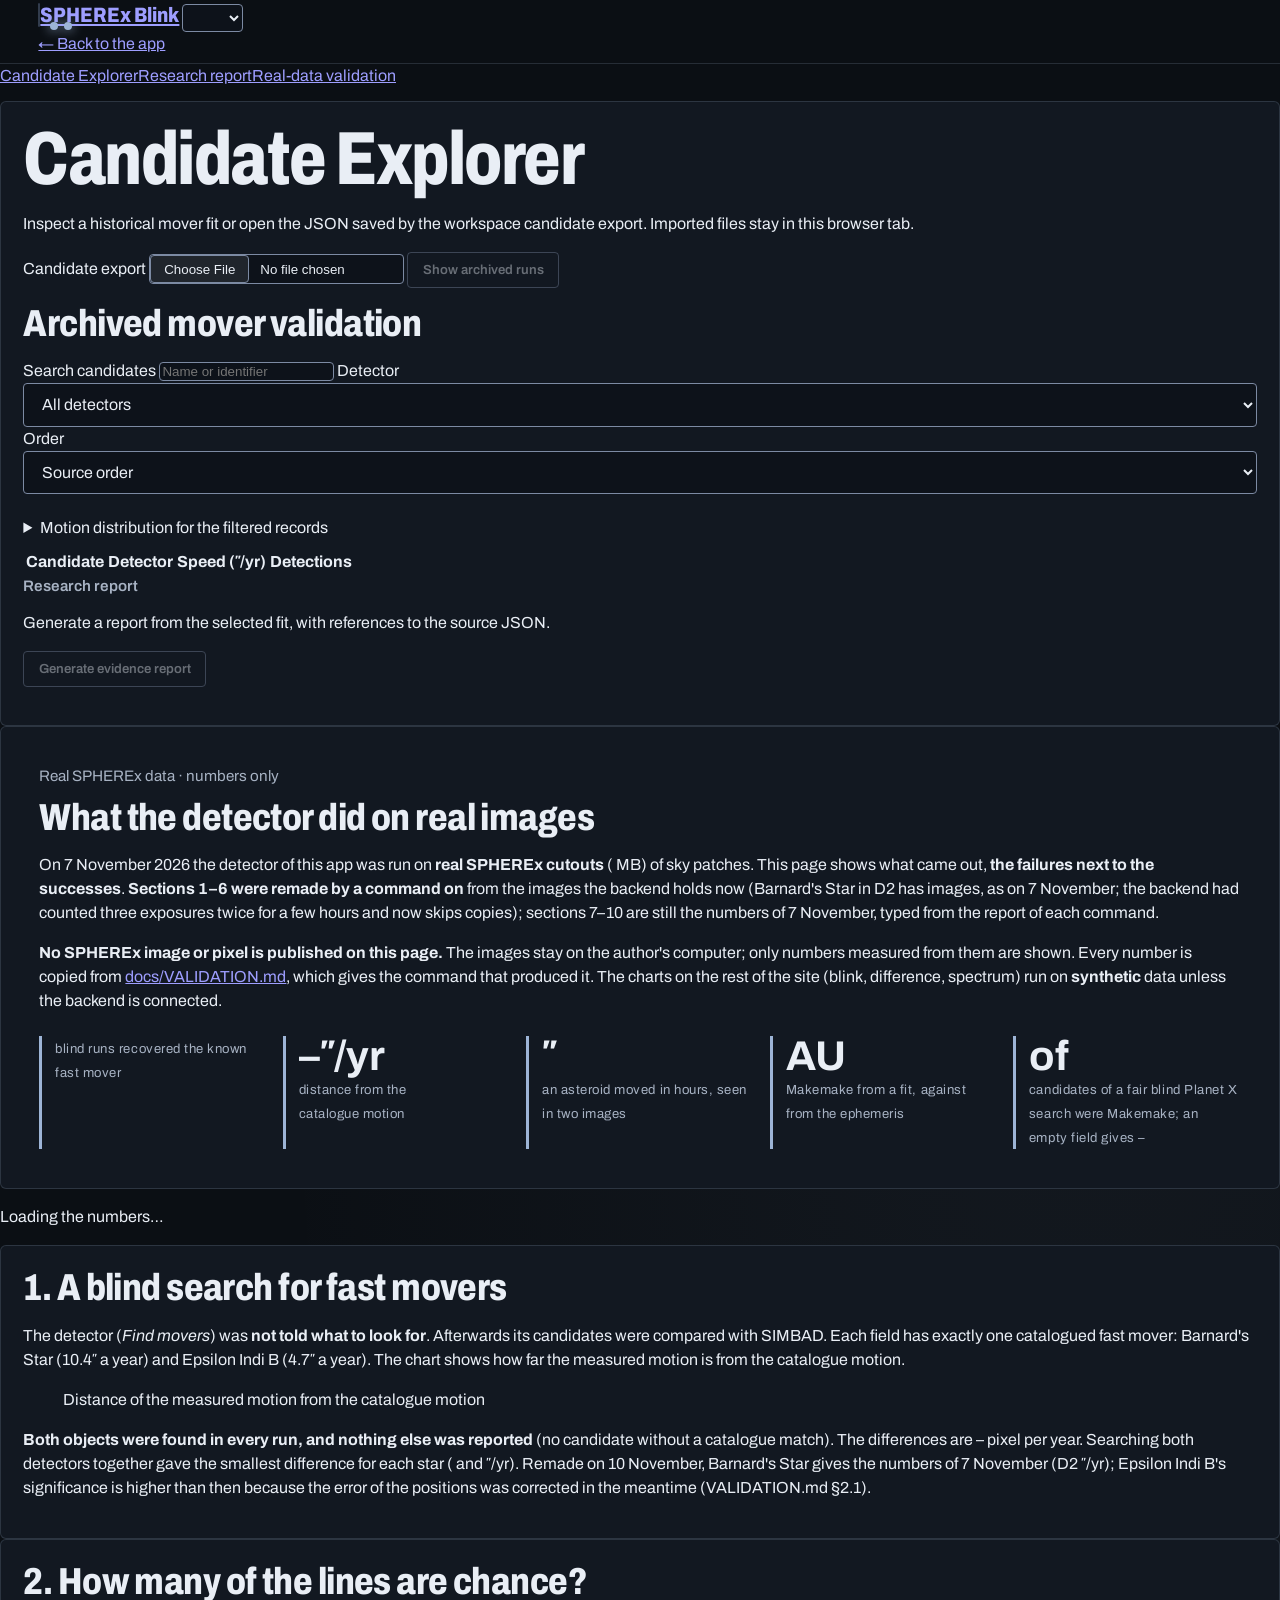
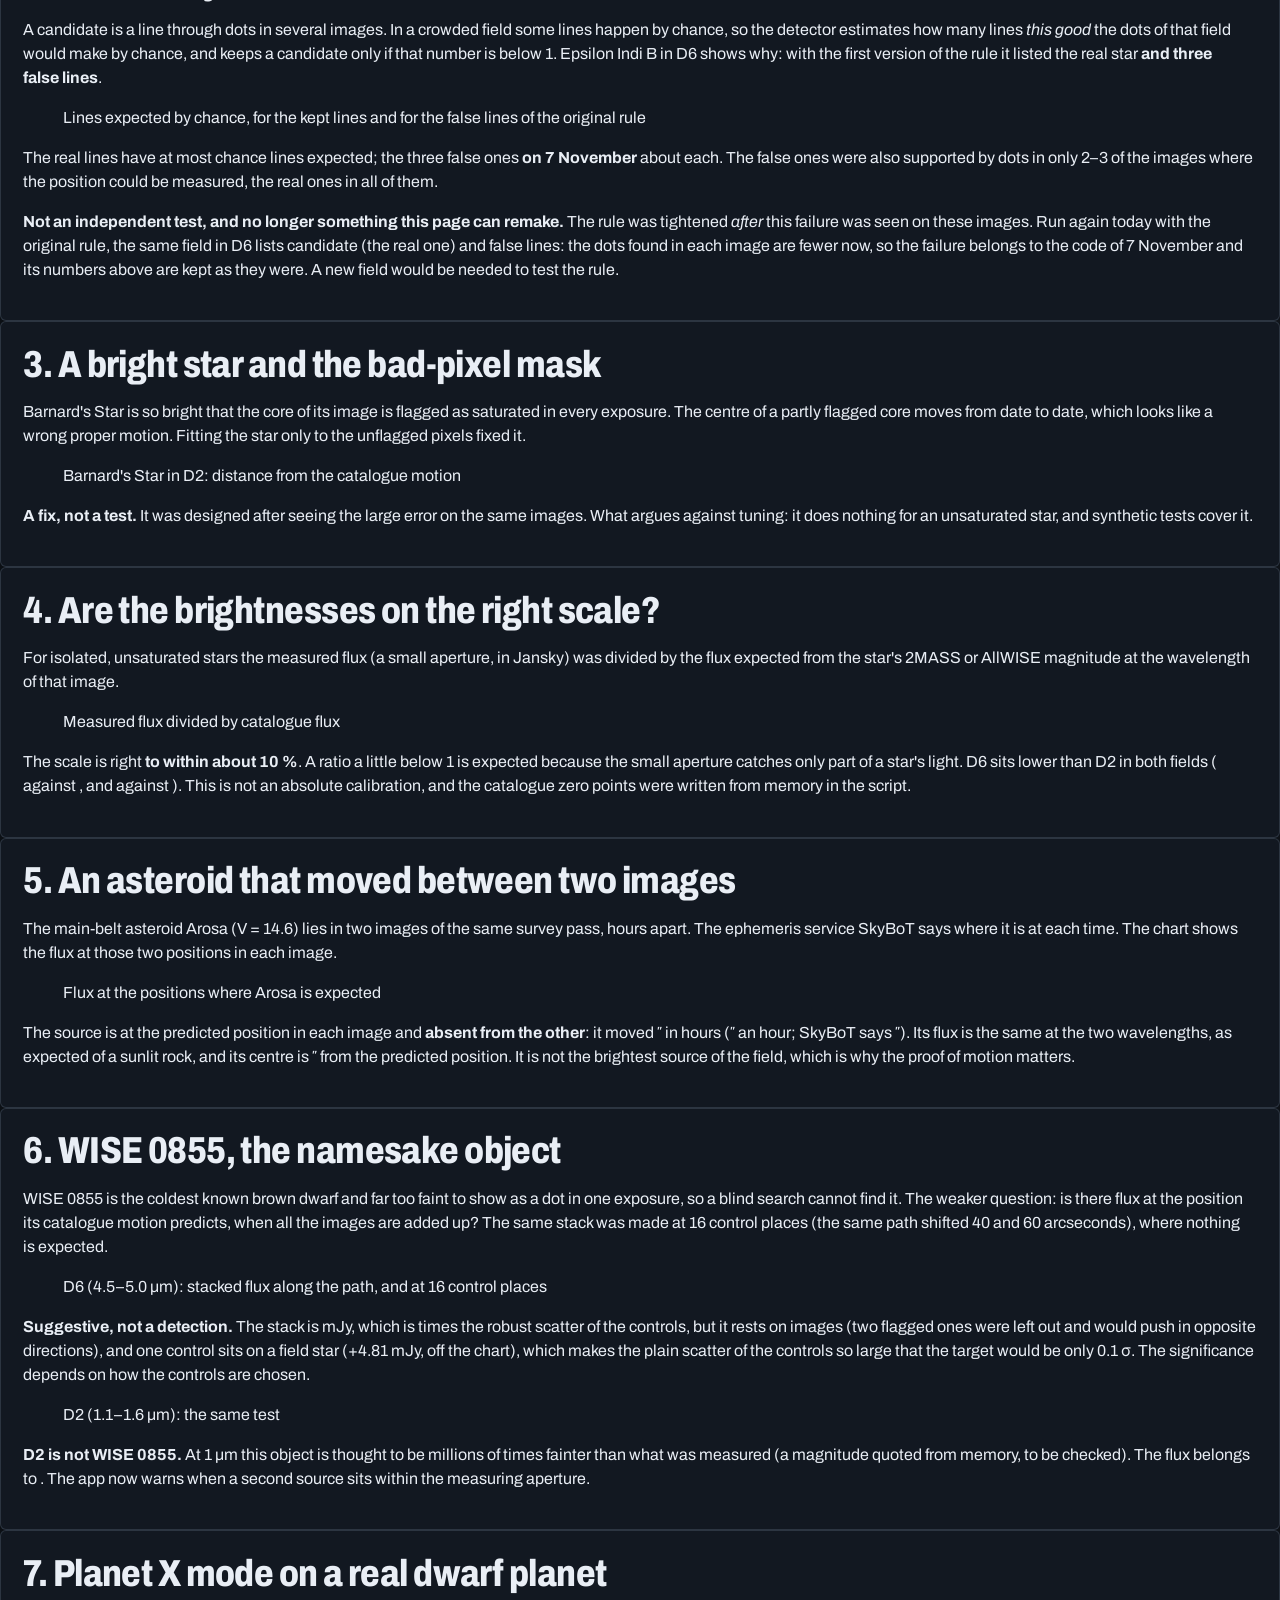
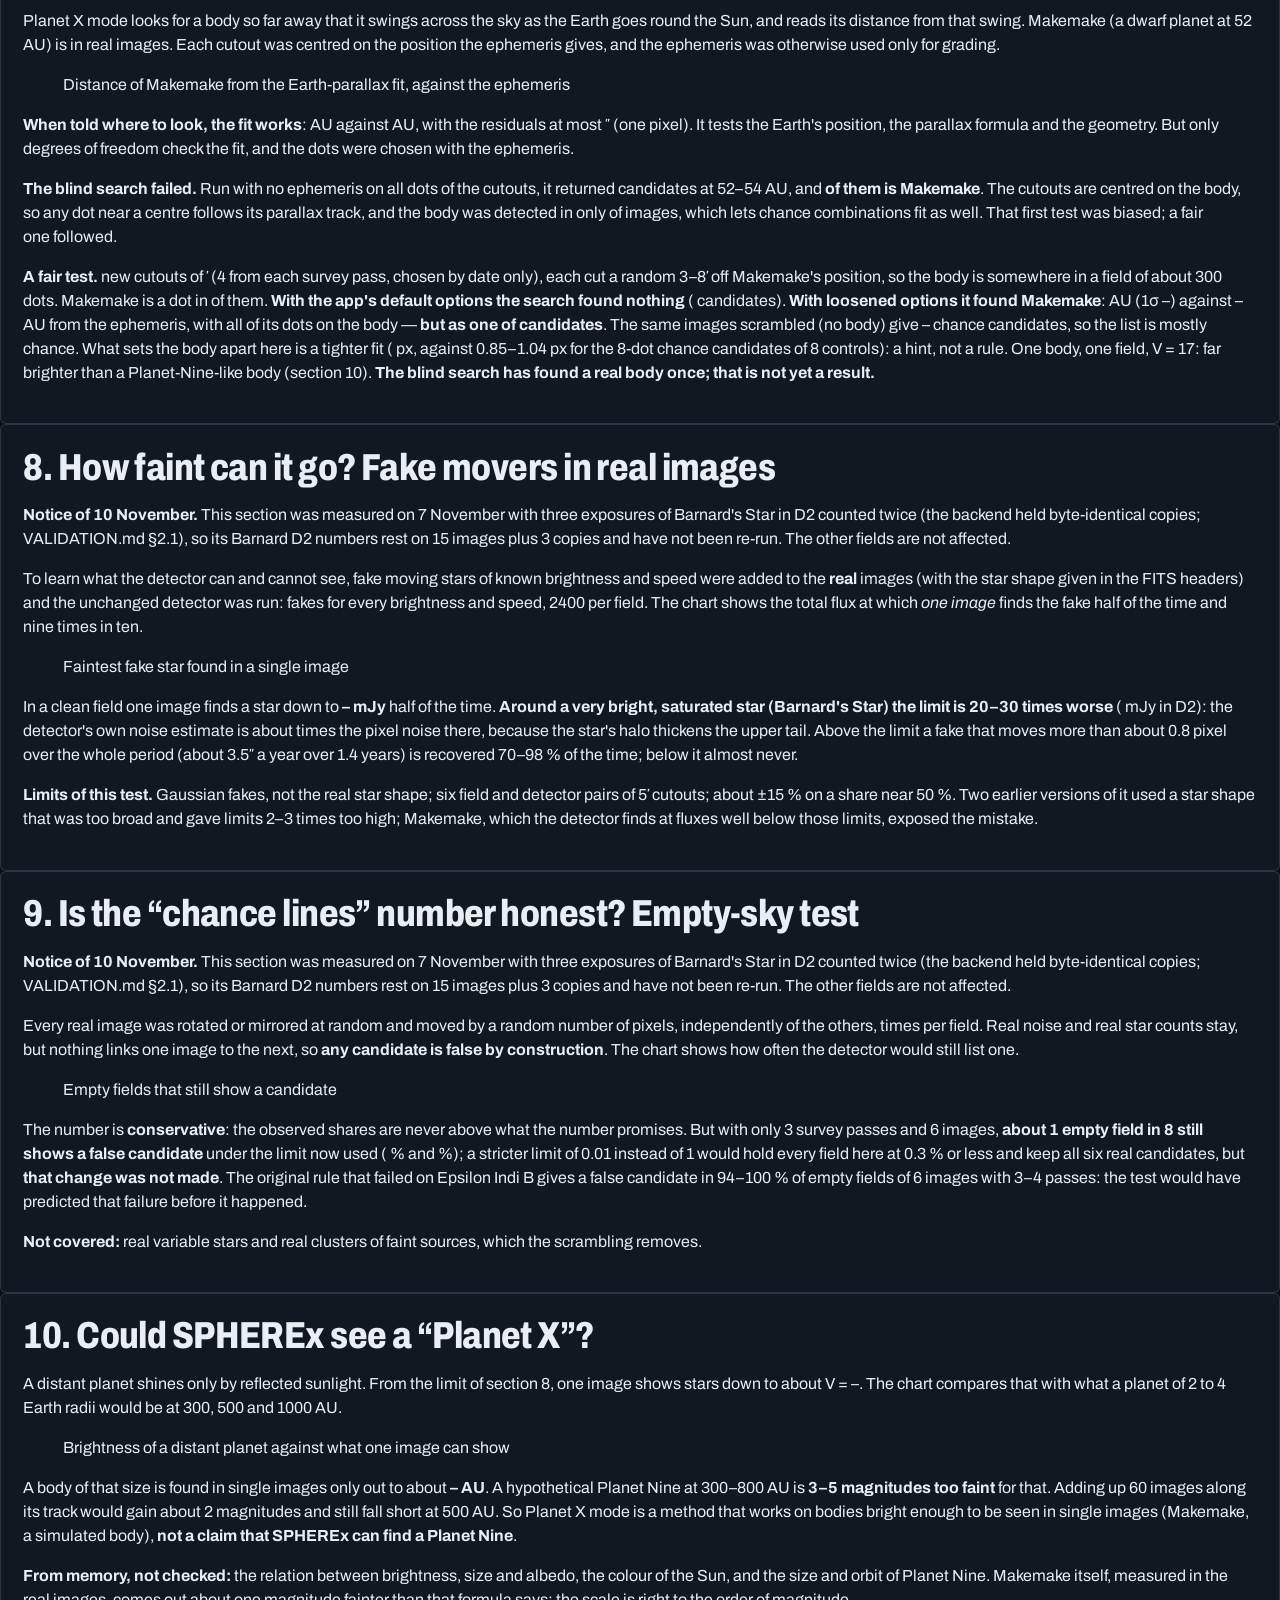
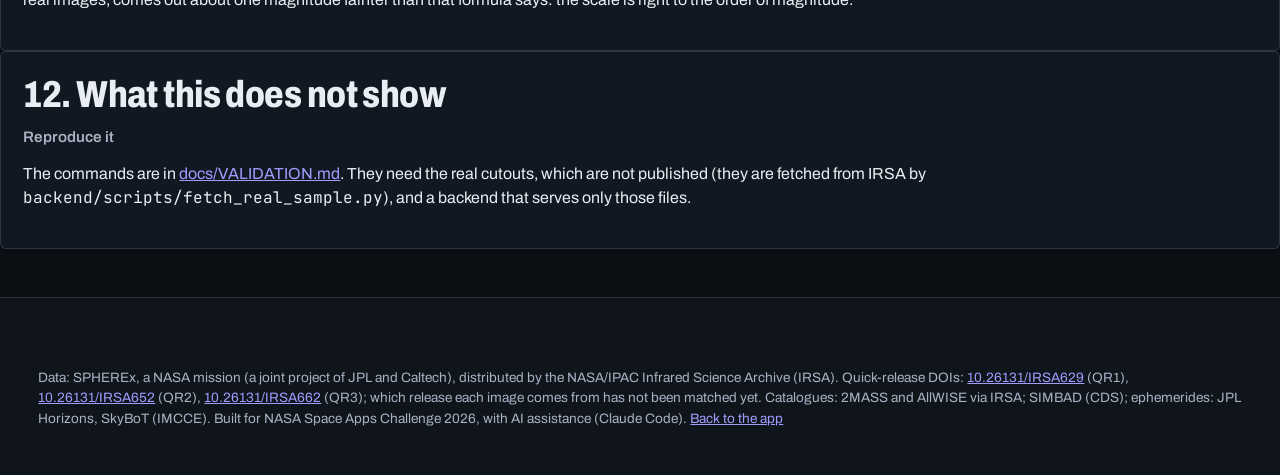
==== commit 5357abf9: "Infrared theme: a new default look (dark neutral instrument, one family of type, one filled button, " ====
--- a/frontend/results.html
+++ b/frontend/results.html
@@ -1,17 +1,17 @@
 <!DOCTYPE html>
-<html lang="en" data-theme="paper">
+<html lang="en" data-theme="infrared">
 <head>
   <meta charset="UTF-8">
   <meta name="viewport" content="width=device-width, initial-scale=1.0">
-  <meta name="theme-color" content="#FBFBF9">
+  <meta name="theme-color" content="#0B0F14">
   <!-- Colour theme, applied before the first paint (js/features/theme.js does the same and handles the switch; keep the key and the names in step) -->
-  <script>try{var t=new URLSearchParams(location.search).get("theme")||localStorage.getItem("spherex-blink-theme");if(/^(paper|midnight|editorial|nebula|deep-space|observatory|light|classic)$/.test(t))document.documentElement.dataset.theme=t}catch(e){}</script>
+  <script>try{var t=new URLSearchParams(location.search).get("theme")||localStorage.getItem("spherex-blink-theme");if(/^(infrared|paper|midnight|editorial|nebula|deep-space|observatory|light|classic)$/.test(t))document.documentElement.dataset.theme=t}catch(e){}</script>
   <title>Real-data results and candidate explorer – SPHEREx Blink</title>
   <meta name="description" content="What the SPHEREx Blink detector did on real SPHEREx images: numbers and charts only, with the failures shown next to the successes.">
 
   <link rel="preconnect" href="https://fonts.googleapis.com">
   <link rel="preconnect" href="https://fonts.gstatic.com" crossorigin>
-  <link href="https://fonts.googleapis.com/css2?family=Inter:wght@400;500;600;700&family=Instrument+Serif:ital@0;1&family=JetBrains+Mono:wght@400;500&family=Oswald:wght@500;700&family=Space+Grotesk:wght@500;700&display=swap" rel="stylesheet">
+  <link href="https://fonts.googleapis.com/css2?family=Inter:wght@400;500;600;700&family=Instrument+Serif:ital@0;1&family=Archivo:wdth,wght@75..125,400..800&family=JetBrains+Mono:wght@400;500&family=Oswald:wght@500;700&family=Space+Grotesk:wght@500;700&display=swap" rel="stylesheet">
   <link rel="stylesheet" href="css/styles.css?v=20">
   <link rel="stylesheet" href="css/results.css?v=3">
 </head>
--- a/frontend/css/styles.css
+++ b/frontend/css/styles.css
@@ -1405,13 +1405,13 @@
 
 /* ---------- Midnight: touch targets of 44 px (WCAG 2.5.5) on narrow or touch screens; layout only ---------- */
 @media (max-width: 860px), (pointer: coarse) {
-  [data-theme="midnight"] :is(.btn, button, select, summary, .theme-switch select, .hero-nav a, .tl-pass) { min-height: 44px; }
-  [data-theme="midnight"] :is(.btn, button.chip, .tl-pass) { min-width: 44px; }
-  [data-theme="midnight"] :is(input[type="text"], input[type="search"], input[type="number"], input:not([type]), select) { min-height: 44px; }
-  [data-theme="midnight"] label:has(> input[type="checkbox"], > input[type="radio"]) { min-height: 44px; display: flex; align-items: center; gap: .6rem; }
-  [data-theme="midnight"] .tl-dot { position: relative; }
-  [data-theme="midnight"] .tl-dot::after { content: ""; position: absolute; inset: -10px; }
-  [data-theme="midnight"] :is(.panel a, .info a, .hero-nav a) { display: inline-flex; align-items: center; min-height: 44px; }
+  :is([data-theme="midnight"], [data-theme="paper"]) :is(.btn, button, select, summary, .theme-switch select, .hero-nav a, .tl-pass) { min-height: 44px; }
+  :is([data-theme="midnight"], [data-theme="paper"]) :is(.btn, button.chip, .tl-pass) { min-width: 44px; }
+  :is([data-theme="midnight"], [data-theme="paper"]) :is(input[type="text"], input[type="search"], input[type="number"], input:not([type]), select) { min-height: 44px; }
+  :is([data-theme="midnight"], [data-theme="paper"]) label:has(> input[type="checkbox"], > input[type="radio"]) { min-height: 44px; display: flex; align-items: center; gap: .6rem; }
+  :is([data-theme="midnight"], [data-theme="paper"]) .tl-dot { position: relative; }
+  :is([data-theme="midnight"], [data-theme="paper"]) .tl-dot::after { content: ""; position: absolute; inset: -10px; }
+  :is([data-theme="midnight"], [data-theme="paper"]) :is(.panel a, .info a, .hero-nav a) { display: inline-flex; align-items: center; min-height: 44px; }
 }
 
 /* ---------- Midnight: small polish (file picker, results-page links); CSS only ---------- */
@@ -1482,3 +1482,253 @@
 [data-theme="paper"] .foot-col a:hover { color: var(--signal); }
 [data-theme="paper"] .foot-bar { max-width: 90rem; margin: 2.5rem auto 0; height: 6px; background: linear-gradient(90deg, #7A7A85, #3C1252 22%, #8E2455 40%, #E9A070 62%, #FBE9A0); }
 @media (max-width: 860px) { [data-theme="paper"] .foot-grid { grid-template-columns: minmax(0, 1fr); gap: 1.8rem; } }
+
+/* ---------- PAPER step 2: the home hero and the information sections (CSS only) ---------- */
+[data-theme="paper"] .hero { background: transparent; border-bottom: 0; grid-template-columns: minmax(0, 1.25fr) minmax(0, 1fr); grid-template-rows: auto 1fr; overflow: visible; min-height: 0; }
+[data-theme="paper"] .hero-title { padding: clamp(2.5rem, 7vw, 6rem) clamp(1rem, 3vw, 2.5rem) clamp(2rem, 5vw, 4rem); align-self: center; }
+[data-theme="paper"] .hero h1 { font-family: var(--font-head); font-weight: 400; font-size: clamp(3.6rem, 2rem + 7.5vw, 9rem); line-height: .92; letter-spacing: -.025em; margin: .3rem 0 0; }
+[data-theme="paper"] .hero h1 span:last-child::after { content: "."; color: var(--signal); }
+[data-theme="paper"] .hero-tag { font-size: clamp(1.05rem, 1rem + .5vw, 1.35rem); line-height: 1.6; color: var(--text-muted); max-width: 34em; margin-top: 1.6rem; }
+[data-theme="paper"] .hero-cta { background: var(--text); color: #FFFFFF; padding: 1rem 1.6rem; margin-top: 1.8rem; }
+[data-theme="paper"] .hero-cta:hover { background: var(--primary-hover); }
+/* the picture: a square with a hairline frame and a long soft shadow, like the reference's viewer; it is an illustration and the caption says so */
+[data-theme="paper"] .hero::after { position: static; grid-column: 2; grid-row: 2; align-self: center; justify-self: center; width: min(100%, 36rem); min-height: 0; aspect-ratio: 1 / 1; margin: 2rem clamp(1rem, 3vw, 2.5rem) 2rem 0; border: 1px solid var(--text); box-shadow: 0 40px 80px -30px rgb(18 19 22 / .45); background-position: 62% 50%; }
+[data-theme="paper"] .hero-credit { position: static; grid-column: 2; grid-row: 2; align-self: end; justify-self: end; margin: 0 clamp(1rem, 3vw, 2.5rem) 3rem 0; z-index: 2; background: rgb(11 15 25 / .86); color: #E7E9F2; border: 0; padding: .35rem .7rem; }
+@media (max-width: 860px) {
+  [data-theme="paper"] .hero { grid-template-columns: minmax(0, 1fr); }
+  [data-theme="paper"] .hero::after { grid-column: 1; grid-row: 3; width: calc(100% - 2rem); margin: 0 1rem 1.5rem; }
+  [data-theme="paper"] .hero-credit { grid-column: 1; grid-row: 3; margin: 0 1.5rem 2.5rem 0; }
+}
+/* information sections: white cards with a hairline, a numbered mono kicker, serif headings, the steps as a numbered list */
+[data-theme="paper"] .info-box { background: var(--surface); border: 1px solid var(--border); border-radius: 0; padding: clamp(1.4rem, 3vw, 2.6rem); }
+[data-theme="paper"] .info-kicker { font-family: var(--font-mono); font-size: .72rem; letter-spacing: .16em; color: var(--signal); }
+[data-theme="paper"] .info h2 { font-size: clamp(2rem, 1.4rem + 2vw, 3.2rem); }
+[data-theme="paper"] .info-lead { color: var(--text-muted); font-size: 1.05rem; line-height: 1.65; }
+[data-theme="paper"] .steps li::before { font-family: var(--font-mono); color: var(--signal); }
+[data-theme="paper"] .info-cols { border-top: 1px solid var(--border); padding-top: 1.6rem; }
+[data-theme="paper"] .info a { color: var(--text); text-decoration-color: var(--signal); }
+
+/* ---------- PAPER step 3: the workspace (CSS only): three columns separated by hairlines, no cards, metric tiles with mono labels ---------- */
+[data-theme="paper"] .layout { padding-top: 0; }
+[data-theme="paper"] .panel { border-radius: 0; box-shadow: none; background: var(--surface); }
+[data-theme="paper"] .panel h2 { color: var(--text); margin-bottom: 1.1rem; }
+[data-theme="paper"] .panel h3 { color: var(--text-muted); font-family: var(--font-mono); font-weight: 500; font-size: .72rem; letter-spacing: .14em; text-transform: uppercase; }
+@media (min-width: 1180px) {
+  [data-theme="paper"] .layout { column-gap: 0; row-gap: 1.5rem; max-width: 1760px; }
+  [data-theme="paper"] .layout > :is(.player, .inspector) { margin-left: -1px; }
+  [data-theme="paper"] .layout > .controls { padding-inline: 1.6rem; }
+}
+/* the tiles of the inspector: a hairline each, the label in monospace capitals, the value in monospace */
+[data-theme="paper"] .meta > div { background: var(--surface); border: 1px solid var(--border); border-radius: 0; padding: .8rem .9rem; }
+[data-theme="paper"] .meta dt { font-family: var(--font-mono); font-size: .66rem; letter-spacing: .14em; color: var(--text-faint); }
+[data-theme="paper"] .meta dd { font-family: var(--font-mono); font-size: .95rem; }
+/* the mode switch (Blink, Difference, Stack, Trail, Compare): one bordered bar, the chosen one filled black */
+[data-theme="paper"] .mode-switch { border-radius: 0; border: 1px solid var(--text); background: var(--surface); }
+[data-theme="paper"] .mode-switch :is(span, label, button) { font-family: var(--font-mono); font-size: .72rem; letter-spacing: .12em; text-transform: uppercase; border-radius: 0; }
+[data-theme="paper"] .panel-toggle { border-radius: 0; border-color: var(--text); background: var(--surface); }
+[data-theme="paper"] .chip, [data-theme="paper"] .tl-pass { border-radius: 999px; font-size: .7rem; letter-spacing: .1em; text-transform: uppercase; }
+[data-theme="paper"] input[type="range"] { accent-color: var(--signal); }
+[data-theme="paper"] :is(.player-controls, .frame-info, .frame-date) { font-family: var(--font-mono); }
+
+/* ---------- PAPER step 4: the other pages (Results, Planet X Lab, Sky Explorer, Simulator): same top bar, wide measure, huge serif titles, mono tables (CSS only) ---------- */
+[data-theme="paper"] .rhead { max-width: none; background: var(--surface); border-bottom: 1px solid var(--border); padding: 0 clamp(1rem, 3vw, 2.5rem); min-height: 4.6rem; counter-reset: nav; }
+[data-theme="paper"] .rhead-logo { font-family: var(--font-head); font-weight: 400; font-size: 1.45rem; text-decoration: none; }
+[data-theme="paper"] .rhead nav a { font-family: var(--font-mono); font-size: .72rem; letter-spacing: .14em; text-transform: uppercase; color: var(--text-muted); text-decoration: none; }
+[data-theme="paper"] .rhead nav a:hover { color: var(--signal); text-decoration: none; }
+[data-theme="paper"] .explore { max-width: 90rem; padding-top: 0; }
+[data-theme="paper"] .explore header { background: var(--surface); border-bottom: 1px solid var(--border); margin: 0 calc(-1 * clamp(.8rem, 3vw, 2rem)) 2.5rem; padding: 0 clamp(.8rem, 3vw, 2rem); min-height: 4.6rem; }
+[data-theme="paper"] .explore header nav a { font-family: var(--font-mono); font-size: .72rem; letter-spacing: .14em; text-transform: uppercase; color: var(--text-muted); text-decoration: none; }
+[data-theme="paper"] .explore header nav a:first-child { font-family: var(--font-head); font-size: 1.4rem; letter-spacing: 0; text-transform: none; color: var(--text); }
+[data-theme="paper"] .explore header nav a:hover { color: var(--signal); }
+[data-theme="paper"] .explore h1, [data-theme="paper"] .rintro h1, [data-theme="paper"] .rmain h1 { font-family: var(--font-head); font-weight: 400; font-size: clamp(2.6rem, 1.6rem + 4.5vw, 6rem); line-height: .98; letter-spacing: -.02em; }
+[data-theme="paper"] .rmain { max-width: 90rem; }
+[data-theme="paper"] .rintro h2::after { background: var(--signal); height: 2px; }
+[data-theme="paper"] .result-links { counter-reset: nav; display: flex; flex-wrap: wrap; gap: .4rem 1.6rem; }
+[data-theme="paper"] .result-links a { font-family: var(--font-mono); font-size: .72rem; letter-spacing: .14em; text-transform: uppercase; text-decoration: none; color: var(--text-muted); }
+[data-theme="paper"] .result-links a::before { counter-increment: nav; content: "0" counter(nav) "  " / ""; color: var(--text-faint); }
+[data-theme="paper"] .result-links a:hover { color: var(--signal); }
+[data-theme="paper"] :is(.rtable, #measure-table, table) th { font-family: var(--font-mono); font-size: .68rem; letter-spacing: .14em; text-transform: uppercase; color: var(--text-faint); background: var(--bg-2); font-weight: 500; }
+[data-theme="paper"] .explore :is(input, select) { border-radius: 0; }
+[data-theme="paper"] .rnotice { border-left-color: var(--signal); background: #FFF6E5; }
+[data-theme="paper"] .rintro a, [data-theme="paper"] .rsec a, [data-theme="paper"] .explore a { color: var(--text); text-decoration-color: var(--signal); }
+[data-theme="paper"] .explore header nav a, [data-theme="paper"] .rhead nav a { text-decoration: none; }
+
+/* ---------- PAPER step 5: mobile (CSS only) ---------- */
+[data-theme="paper"] :is(.hero-nav a, .result-links a)::before { margin-right: .7em; }
+@media (max-width: 860px) {
+  [data-theme="paper"] .hero-top { padding-block: .7rem; gap: .5rem 1rem; flex-wrap: wrap; }
+  [data-theme="paper"] .hero-nav { order: 5; width: 100%; gap: 0 1.2rem; }
+  [data-theme="paper"] .hero h1 { font-size: clamp(3.2rem, 17vw, 5rem); }
+  [data-theme="paper"] .site-footer { padding-inline: 1rem; }
+}
+@media (max-width: 860px), (pointer: coarse) {
+  [data-theme="paper"] input[type="range"] { min-height: 44px; }
+  [data-theme="paper"] :is(.foot-col a, .research-nav a, .layout a) { display: inline-flex; align-items: center; min-height: 44px; }
+}
+
+/* ---------- PAPER: the eye-catchers (CSS only, decorative, aria-hidden by nature: pseudo-elements and transforms) ---------- */
+/* 1. the hero picture blinks between two frames and a red ring jumps with the "dot", like the reference's demo. It is the same labelled illustration (not SPHEREx data); it runs
+   3 times (4.8 s) and stops, so nothing moves for longer than 5 s (WCAG 2.2.2), and never under reduced motion. */
+@keyframes paper-blink {
+  0%, 49.9% { background-position: 31% 64%, 62% 50%; }
+  50%, 100% { background-position: 37% 59%, 61% 50%; }
+}
+@media (prefers-reduced-motion: no-preference) {
+  [data-theme="paper"] .hero::after {
+    background-image: radial-gradient(circle, transparent 0 22px, var(--signal) 22px 24.5px, transparent 25px), url("../img/header-nebula-hd.jpg");
+    background-size: 56px 56px, cover; background-repeat: no-repeat;
+    animation: paper-blink 1.6s steps(1, end) 3 .8s both;
+  }
+}
+/* 2. the one strong colour of the page is the main action: Load images, in signal red */
+[data-theme="paper"] #load-btn { background: var(--signal); border-color: var(--signal); color: #FFFFFF; padding-block: .95rem; font-size: .8rem; }
+[data-theme="paper"] #load-btn:hover:not(:disabled) { background: #A3202C; border-color: #A3202C; }
+/* 3. entrance: the hero lines rise one after the other when the page opens; the information cards and the footer rise when they scroll into view (ease-out, small, only transform and opacity) */
+@keyframes paper-rise { from { opacity: 0; transform: translateY(16px); } to { opacity: 1; transform: none; } }
+@media (prefers-reduced-motion: no-preference) {
+  [data-theme="paper"] .hero-eyebrow, [data-theme="paper"] .hero h1 span, [data-theme="paper"] .hero-tag, [data-theme="paper"] .hero-cta { animation: paper-rise .7s cubic-bezier(.2, .8, .2, 1) backwards; }
+  [data-theme="paper"] .hero h1 span:nth-child(1) { animation-delay: .08s; }
+  [data-theme="paper"] .hero h1 span:nth-child(2) { animation-delay: .18s; }
+  [data-theme="paper"] .hero-tag { animation-delay: .3s; }
+  [data-theme="paper"] .hero-cta { animation-delay: .4s; }
+  @supports (animation-timeline: view()) {
+    [data-theme="paper"] :is(.info-box, .foot-grid) { animation: paper-rise linear both; animation-timeline: view(); animation-range: entry 0% entry 35%; }
+  }
+}
+
+/* =========================================================
+   INFRARED (default since 13 Nov 2026): a dark, neutral instrument. The interface is cool grey and one family of type (Archivo, with its width axis); the only warm colour
+   is the SIGNAL, and it means one thing: something here moved (the ring on the hero picture). Buttons: one filled button per view, in ice white.
+   No all-capitals labels, no eyebrows above headings, no decorative gradients. Same functions, ids, classes, labels and ARIA as every other theme: only tokens and CSS rules.
+   Contrast is checked by scratch/test_theme.mjs.
+   ========================================================= */
+[data-theme="infrared"] {
+  color-scheme: dark;
+  --bg: #0B0F14; --bg-2: #10151C; --surface: #121821; --raised: #1A2230; --field: #0D121A;
+  --border: rgb(160 180 210 / .18); --control-border: #7C8AA3;
+  --text: #E9EEF5; --text-muted: #A7B2C3; --text-faint: #8794A8;
+  --primary: #E9EEF5; --primary-hover: #FFFFFF;
+  --accent: #9DB4D6; --accent-hi: #C4D3EA; --accent-text: #B3C5E0; --accent-rgb: 157 180 214; --on-accent: #0B0F14;
+  --signal: #FF7A45;
+  --accent-2: #6FC3D6; --alt-rgb: 111 195 214; --rust: #FF7A45;
+  --warn: #F2B95A; --warn-rgb: 242 185 90; --danger: #FF8A80; --success: #66D1A3;
+  --bg-rgb: 11 15 20; --surface-rgb: 18 24 33; --text-rgb: 233 238 245;
+  --panel-alpha: 1; --veil-top: 1; --veil-bottom: 1;
+  --radius: 6px; --radius-sm: 4px;
+  --shadow: none;
+  --display: "Archivo", "Inter", system-ui, sans-serif; --font-head: "Archivo", "Inter", system-ui, sans-serif;
+  --font-body: "Archivo", "Inter", system-ui, -apple-system, "Segoe UI", sans-serif;
+  --font-mono: "JetBrains Mono", ui-monospace, "SF Mono", Menlo, Consolas, monospace;
+}
+[data-theme="infrared"] :is(.stage, .chart) { --bg: #06090D; --field: #06090D; }
+[data-theme="infrared"] body { font-family: var(--font-body); font-stretch: 100%; }
+[data-theme="infrared"] body::before { background: var(--bg); }
+[data-theme="infrared"] .sky-bg { display: none; }
+[data-theme="infrared"] :is(.panel, .info-box, .hero-nav, .tooltip, .dlg) { backdrop-filter: none; -webkit-backdrop-filter: none; }
+/* type: one family; headlines use the narrow end of the width axis and a heavy weight, so they read as an instrument plate */
+[data-theme="infrared"] :is(h1, h2, h3) { font-family: var(--font-head); letter-spacing: -.015em; text-wrap: balance; line-height: 1.05; }
+[data-theme="infrared"] :is(h1, h2) { font-weight: 800; font-stretch: 82%; }
+[data-theme="infrared"] h2 { font-size: clamp(1.6rem, 1.15rem + 1.5vw, 2.5rem); }
+[data-theme="infrared"] h3 { font-weight: 700; font-stretch: 90%; font-size: clamp(1.1rem, 1rem + .4vw, 1.4rem); }
+[data-theme="infrared"] p, [data-theme="infrared"] li { text-wrap: pretty; }
+[data-theme="infrared"] :is(.meta dd, .frame-info, .mover-sub, .discover-sub, .measure-pos, code, kbd, .cite) { font-family: var(--font-mono); }
+/* surfaces: flat, one hairline */
+[data-theme="infrared"] .panel { background: var(--surface); border: 1px solid var(--border); border-radius: var(--radius); box-shadow: none; }
+[data-theme="infrared"] .panel h2 { margin-bottom: 1rem; }
+[data-theme="infrared"] .panel h3 { color: var(--text-muted); font-weight: 600; font-size: .95rem; letter-spacing: 0; text-transform: none; font-stretch: 100%; }
+/* buttons: neutral outlines; ONE filled button (Load images and the other primary actions) in ice white */
+[data-theme="infrared"] :is(.btn, .btn-primary, .chip, .mover-item, .overview-item, .discover-item) { transition: background-color .15s var(--ease), border-color .15s var(--ease), color .15s var(--ease); }
+[data-theme="infrared"] :is(.btn, .btn-primary, .chip, .mover-item, .overview-item, .discover-item):hover { transform: none; box-shadow: none; }
+[data-theme="infrared"] .btn { background: transparent; border: 1px solid var(--control-border); color: var(--text); border-radius: var(--radius-sm); }
+[data-theme="infrared"] .btn:hover:not(:disabled) { background: rgb(255 255 255 / .07); border-color: var(--accent-hi); }
+[data-theme="infrared"] .btn:active:not(:disabled) { transform: scale(.98); }
+[data-theme="infrared"] :is(.btn-primary, #load-btn) { background: var(--primary); border-color: var(--primary); color: var(--on-accent); font-weight: 700; box-shadow: none; }
+[data-theme="infrared"] :is(.btn-primary, #load-btn):hover:not(:disabled) { background: var(--primary-hover); border-color: var(--primary-hover); box-shadow: none; }
+[data-theme="infrared"] :is(input, select, textarea) { background: var(--field); border: 1px solid var(--control-border); border-radius: var(--radius-sm); color: var(--text); }
+[data-theme="infrared"] :is(input, select, textarea):focus { box-shadow: none; outline: 2px solid var(--accent-hi); outline-offset: 1px; border-color: var(--accent-hi); }
+[data-theme="infrared"] :focus-visible { outline: 2px solid var(--accent-hi); outline-offset: 2px; }
+[data-theme="infrared"] input[type="range"] { accent-color: var(--accent); }
+[data-theme="infrared"] .chip, [data-theme="infrared"] .tl-pass { border-radius: 999px; font-size: .8rem; letter-spacing: 0; text-transform: none; }
+[data-theme="infrared"] .mode-switch { border: 1px solid var(--control-border); border-radius: var(--radius-sm); background: var(--field); }
+[data-theme="infrared"] .mode-switch :is(span, label, button) { border-radius: 3px; letter-spacing: 0; text-transform: none; }
+[data-theme="infrared"] .panel-toggle { border-radius: var(--radius-sm); border-color: var(--control-border); background: var(--field); }
+/* the tiles of the inspector */
+[data-theme="infrared"] .meta > div { background: var(--field); border: 1px solid var(--border); border-radius: var(--radius-sm); padding: .8rem .9rem; }
+[data-theme="infrared"] .meta dt { font-size: .75rem; letter-spacing: 0; text-transform: none; color: var(--text-faint); }
+[data-theme="infrared"] .meta dd { font-size: .98rem; }
+/* the top bar */
+[data-theme="infrared"] .hero-top { background: var(--bg); border-bottom: 1px solid var(--border); padding: 0 clamp(1rem, 3vw, 2.5rem); min-height: 4rem; gap: 1.2rem; position: relative; z-index: 2; }
+[data-theme="infrared"] .hero-logo { font-family: var(--font-head); font-weight: 800; font-stretch: 85%; font-size: 1.3rem; letter-spacing: -.01em; color: var(--text); text-decoration: none; }
+[data-theme="infrared"] .hero-nav { background: transparent; border: 0; gap: .2rem 1.4rem; }
+[data-theme="infrared"] .hero-nav a { color: var(--text-muted); text-decoration: none; font-weight: 500; padding: .4rem 0; border-radius: 0; }
+[data-theme="infrared"] .hero-nav a:hover { color: var(--text); background: transparent; box-shadow: inset 0 -2px 0 var(--accent-hi); }
+[data-theme="infrared"] .hero .badge, [data-theme="infrared"] #data-source-badge { background: transparent; color: var(--warn); border: 1px solid var(--warn); border-radius: var(--radius-sm); font-family: var(--font-body); font-size: .8rem; letter-spacing: 0; text-transform: none; }
+/* the hero: the thing itself. A large frame, the same labelled illustration as always, blinking three times with a ring on the dot that jumps; then it rests (WCAG 2.2.2) */
+[data-theme="infrared"] .hero { background: var(--bg); min-height: 0; display: grid; grid-template-columns: minmax(0, 1fr) minmax(0, 1.05fr); grid-template-rows: auto 1fr; border-bottom: 1px solid var(--border); overflow: hidden; }
+[data-theme="infrared"] .hero::before { display: none; }
+[data-theme="infrared"] .hero-title { grid-column: 1; grid-row: 2; width: auto; align-self: center; background: transparent; padding: clamp(2rem, 6vw, 5rem) clamp(1rem, 3vw, 2.5rem); }
+[data-theme="infrared"] .hero-title :is(h1, p, span) { color: var(--text); }
+[data-theme="infrared"] .hero h1 { font-size: clamp(3.4rem, 1.6rem + 7vw, 8.5rem); line-height: .9; font-weight: 800; font-stretch: 75%; letter-spacing: -.025em; margin: 0; }
+[data-theme="infrared"] .hero-eyebrow { color: var(--text-muted); font-size: .95rem; letter-spacing: 0; text-transform: none; margin: 0 0 1rem; }
+[data-theme="infrared"] .hero-tag { color: var(--text-muted); font-size: clamp(1.05rem, 1rem + .5vw, 1.35rem); line-height: 1.55; max-width: 32em; margin-top: 1.4rem; }
+[data-theme="infrared"] .hero-cta, [data-theme="infrared"] .hero-cta:hover { background: var(--primary); color: var(--on-accent); font-weight: 700; padding: .95rem 1.5rem; border-radius: var(--radius-sm); margin-top: 1.8rem; }
+[data-theme="infrared"] .hero-cta:hover { background: var(--primary-hover); }
+[data-theme="infrared"] .hero-scroll { display: none; }
+[data-theme="infrared"] .hero::after { position: static; grid-column: 2; grid-row: 2; align-self: stretch; transform: none; filter: none; z-index: 0; min-height: 26rem; margin: 0; border-left: 1px solid var(--border); background-position: 62% 50%; }
+[data-theme="infrared"] .hero-credit { position: static; grid-column: 2; grid-row: 2; align-self: end; justify-self: end; margin: 0 1rem 1rem 0; z-index: 2; background: rgb(6 9 13 / .86); color: var(--text-muted); border: 0; padding: .3rem .65rem; font-size: .8rem; letter-spacing: 0; text-transform: none; }
+@media (prefers-reduced-motion: no-preference) {
+  [data-theme="infrared"] .hero::after {
+    background-image: radial-gradient(circle, transparent 0 22px, var(--signal) 22px 24.5px, transparent 25px), url("../img/header-nebula-hd.jpg");
+    background-size: 56px 56px, cover; background-repeat: no-repeat;
+    animation: paper-blink 1.6s steps(1, end) 3 .6s both;
+  }
+}
+@media (max-width: 860px) {
+  [data-theme="infrared"] .hero { grid-template-columns: minmax(0, 1fr); }
+  [data-theme="infrared"] .hero::after { grid-column: 1; grid-row: 3; min-height: 16rem; border-left: 0; border-top: 1px solid var(--border); }
+  [data-theme="infrared"] .hero-credit { grid-column: 1; grid-row: 3; }
+  [data-theme="infrared"] .hero-top { flex-wrap: wrap; padding-block: .7rem; }
+  [data-theme="infrared"] .hero-nav { order: 5; width: 100%; }
+}
+/* the workspace: a wider stage between slimmer side panels */
+@media (min-width: 1180px) {
+  [data-theme="infrared"] .layout { grid-template-columns: minmax(240px, 280px) minmax(0, 1fr) minmax(260px, 300px); max-width: 1760px; gap: 1rem; }
+  [data-theme="infrared"] .layout[data-left="closed"] { grid-template-columns: 3.25rem minmax(0, 1fr) minmax(260px, 300px); }
+  [data-theme="infrared"] .layout[data-right="closed"] { grid-template-columns: minmax(240px, 280px) minmax(0, 1fr) 3.25rem; }
+  [data-theme="infrared"] .layout[data-left="closed"][data-right="closed"] { grid-template-columns: 3.25rem minmax(0, 1fr) 3.25rem; }
+}
+/* information sections: left-aligned plates with a hairline */
+[data-theme="infrared"] .info-box { background: var(--surface); border: 1px solid var(--border); border-radius: var(--radius); padding: clamp(1.4rem, 3vw, 2.6rem); }
+[data-theme="infrared"] .info-kicker { font-family: var(--font-body); font-size: .95rem; letter-spacing: 0; text-transform: none; color: var(--text-muted); }
+[data-theme="infrared"] .info h2 { font-size: clamp(2rem, 1.4rem + 2vw, 3.2rem); }
+[data-theme="infrared"] .info-lead { color: var(--text-muted); font-size: 1.05rem; line-height: 1.65; }
+[data-theme="infrared"] .info-cols { border-top: 1px solid var(--border); padding-top: 1.6rem; }
+[data-theme="infrared"] .info a { color: var(--accent-text); text-decoration-color: var(--control-border); }
+/* the footer */
+[data-theme="infrared"] .site-footer { background: var(--bg-2); border-top: 1px solid var(--border); color: var(--text-muted); text-align: left; padding: clamp(2rem, 5vw, 3.5rem) clamp(1rem, 3vw, 2.5rem) 2rem; margin-top: 3rem; }
+[data-theme="infrared"] .foot-grid { display: grid; grid-template-columns: minmax(0, 1.2fr) minmax(0, 1fr) minmax(0, 1.4fr); gap: 2.5rem; max-width: 90rem; margin: 0 auto; }
+[data-theme="infrared"] .foot-h { color: var(--text); font-weight: 700; margin: 0 0 .8rem; font-size: 1rem; letter-spacing: 0; text-transform: none; }
+[data-theme="infrared"] .foot-col ul { list-style: none; margin: 0; padding: 0; display: grid; gap: .5rem; }
+[data-theme="infrared"] .foot-col a { color: var(--text-muted); text-decoration: none; }
+[data-theme="infrared"] .foot-col a:hover { color: var(--text); text-decoration: underline; }
+[data-theme="infrared"] .foot-bar { max-width: 90rem; margin: 2.2rem auto 0; height: 4px; background: linear-gradient(90deg, #7A7A85, #3C1252 22%, #8E2455 40%, #E9A070 62%, #FBE9A0); }
+@media (max-width: 860px) { [data-theme="infrared"] .foot-grid { grid-template-columns: minmax(0, 1fr); gap: 1.6rem; } }
+/* other pages */
+[data-theme="infrared"] .rhead { max-width: none; background: var(--bg); border-bottom: 1px solid var(--border); padding: 0 clamp(1rem, 3vw, 2.5rem); min-height: 4rem; }
+[data-theme="infrared"] .rhead-logo { font-family: var(--font-head); font-weight: 800; font-stretch: 85%; font-size: 1.3rem; }
+[data-theme="infrared"] :is(.explore h1, .rmain h1, .rintro h1) { font-family: var(--font-head); font-weight: 800; font-stretch: 78%; font-size: clamp(2.4rem, 1.5rem + 4vw, 5.4rem); line-height: .95; letter-spacing: -.02em; }
+[data-theme="infrared"] .rmain, [data-theme="infrared"] .explore { max-width: 90rem; }
+[data-theme="infrared"] input[type="file"]::file-selector-button { background: rgb(255 255 255 / .08); color: var(--text); border: 1px solid var(--control-border); border-radius: 4px; padding: .35rem .8rem; margin-right: .7rem; cursor: pointer; font: inherit; }
+/* touch targets of 44 px on narrow or touch screens */
+@media (max-width: 860px), (pointer: coarse) {
+  [data-theme="infrared"] :is(.btn, button, select, summary, .hero-nav a, .tl-pass) { min-height: 44px; }
+  [data-theme="infrared"] :is(.btn, button.chip, .tl-pass) { min-width: 44px; }
+  [data-theme="infrared"] :is(input[type="text"], input[type="search"], input[type="number"], input:not([type]), select, input[type="range"]) { min-height: 44px; }
+  [data-theme="infrared"] label:has(> input[type="checkbox"], > input[type="radio"]) { min-height: 44px; display: flex; align-items: center; gap: .6rem; }
+  [data-theme="infrared"] .tl-dot { position: relative; }
+  [data-theme="infrared"] .tl-dot::after { content: ""; position: absolute; inset: -10px; }
+  [data-theme="infrared"] :is(.foot-col a, .research-nav a, .layout a, .info a, .hero-nav a) { display: inline-flex; align-items: center; min-height: 44px; }
+}
+@media (prefers-reduced-motion: reduce) { [data-theme="infrared"] * { transition: none !important; } }
+[data-theme="infrared"] .hero-top { grid-column: 1 / -1; flex-wrap: nowrap; }
+@media (max-width: 860px) { [data-theme="infrared"] .hero-top { flex-wrap: wrap; } }
